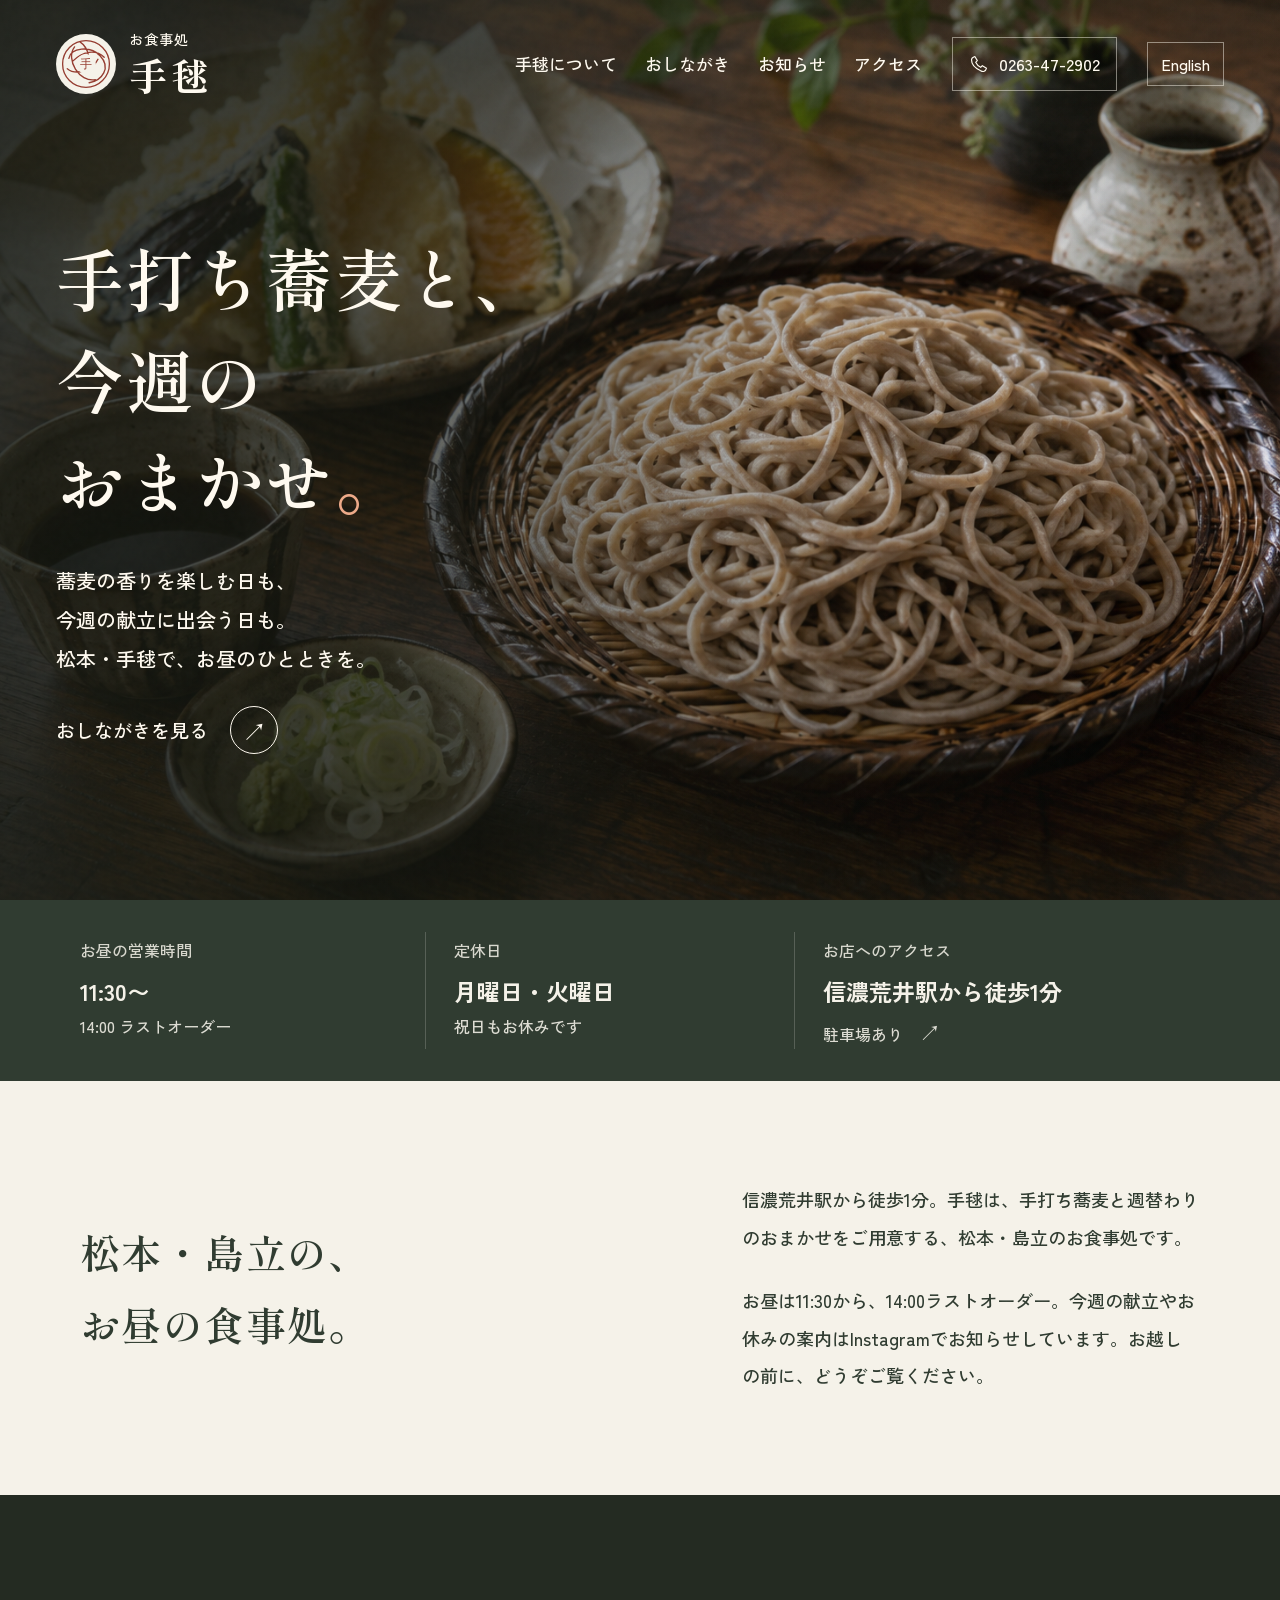
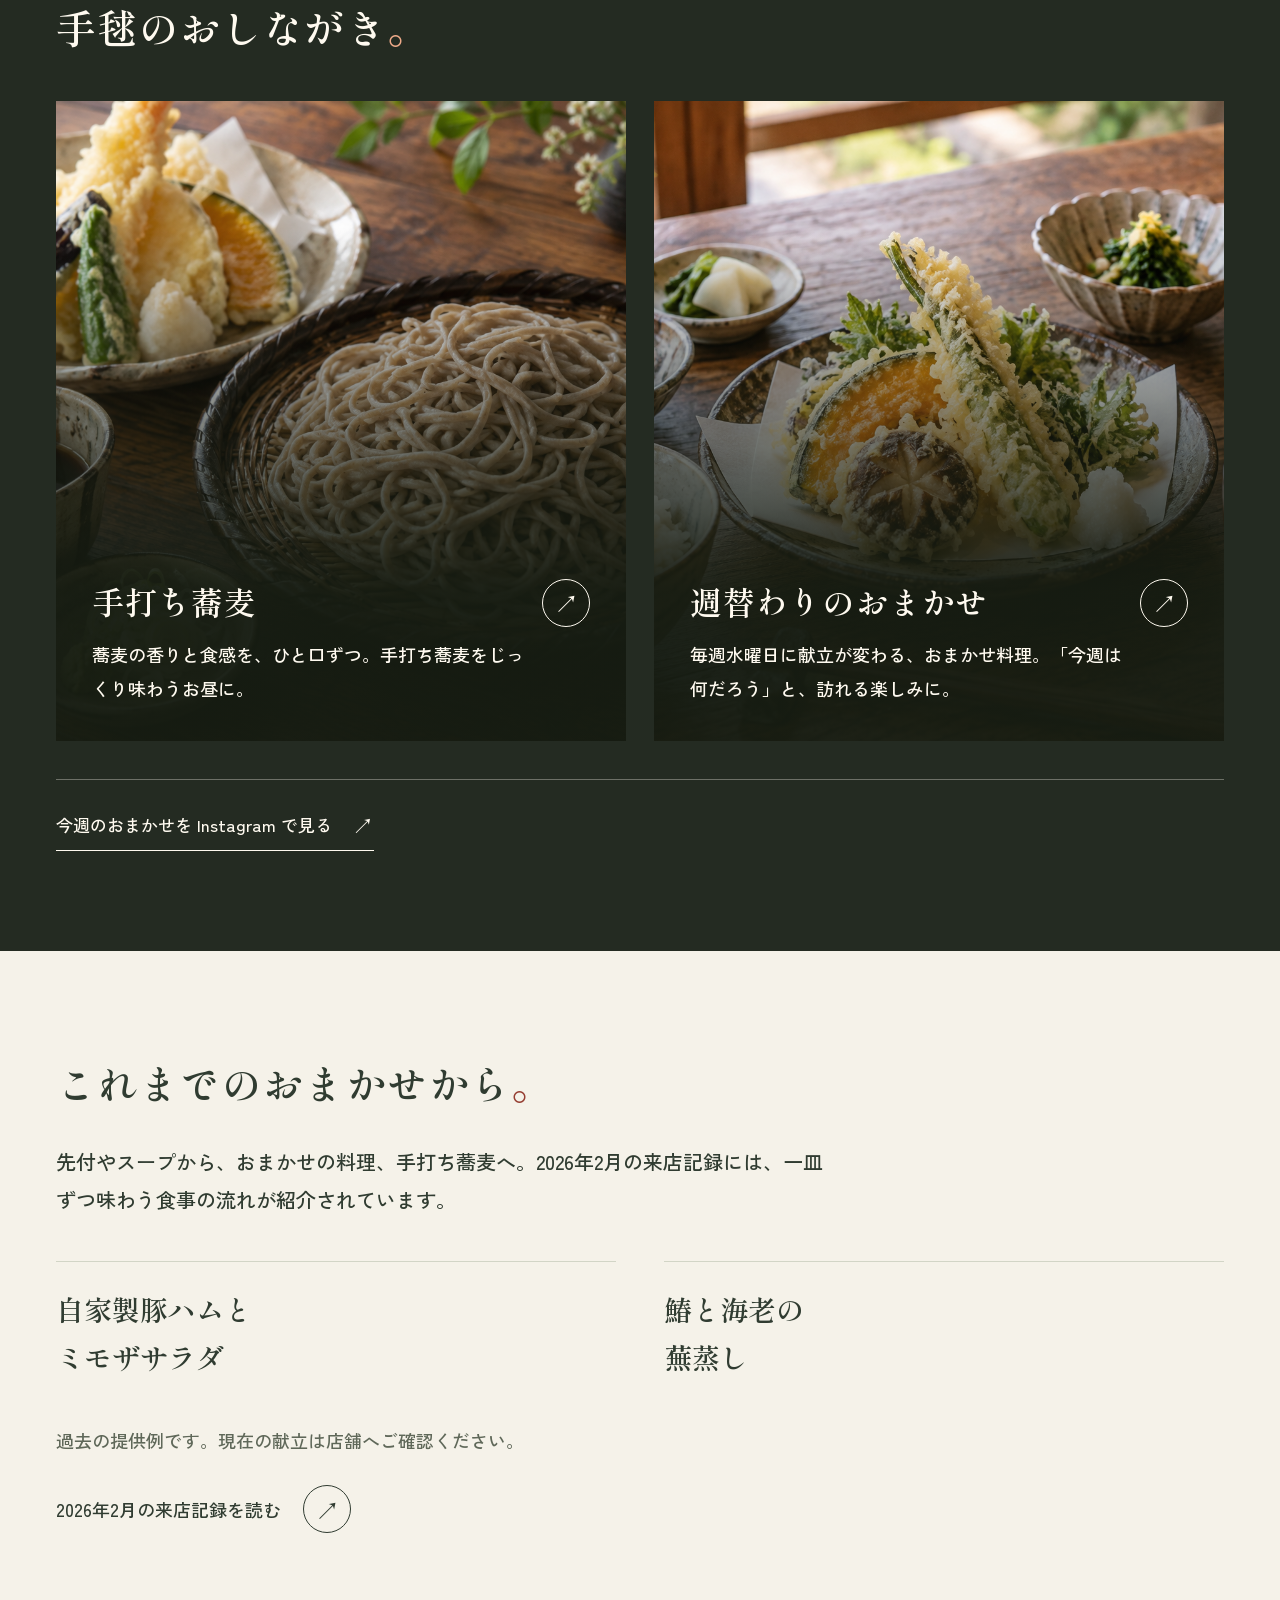
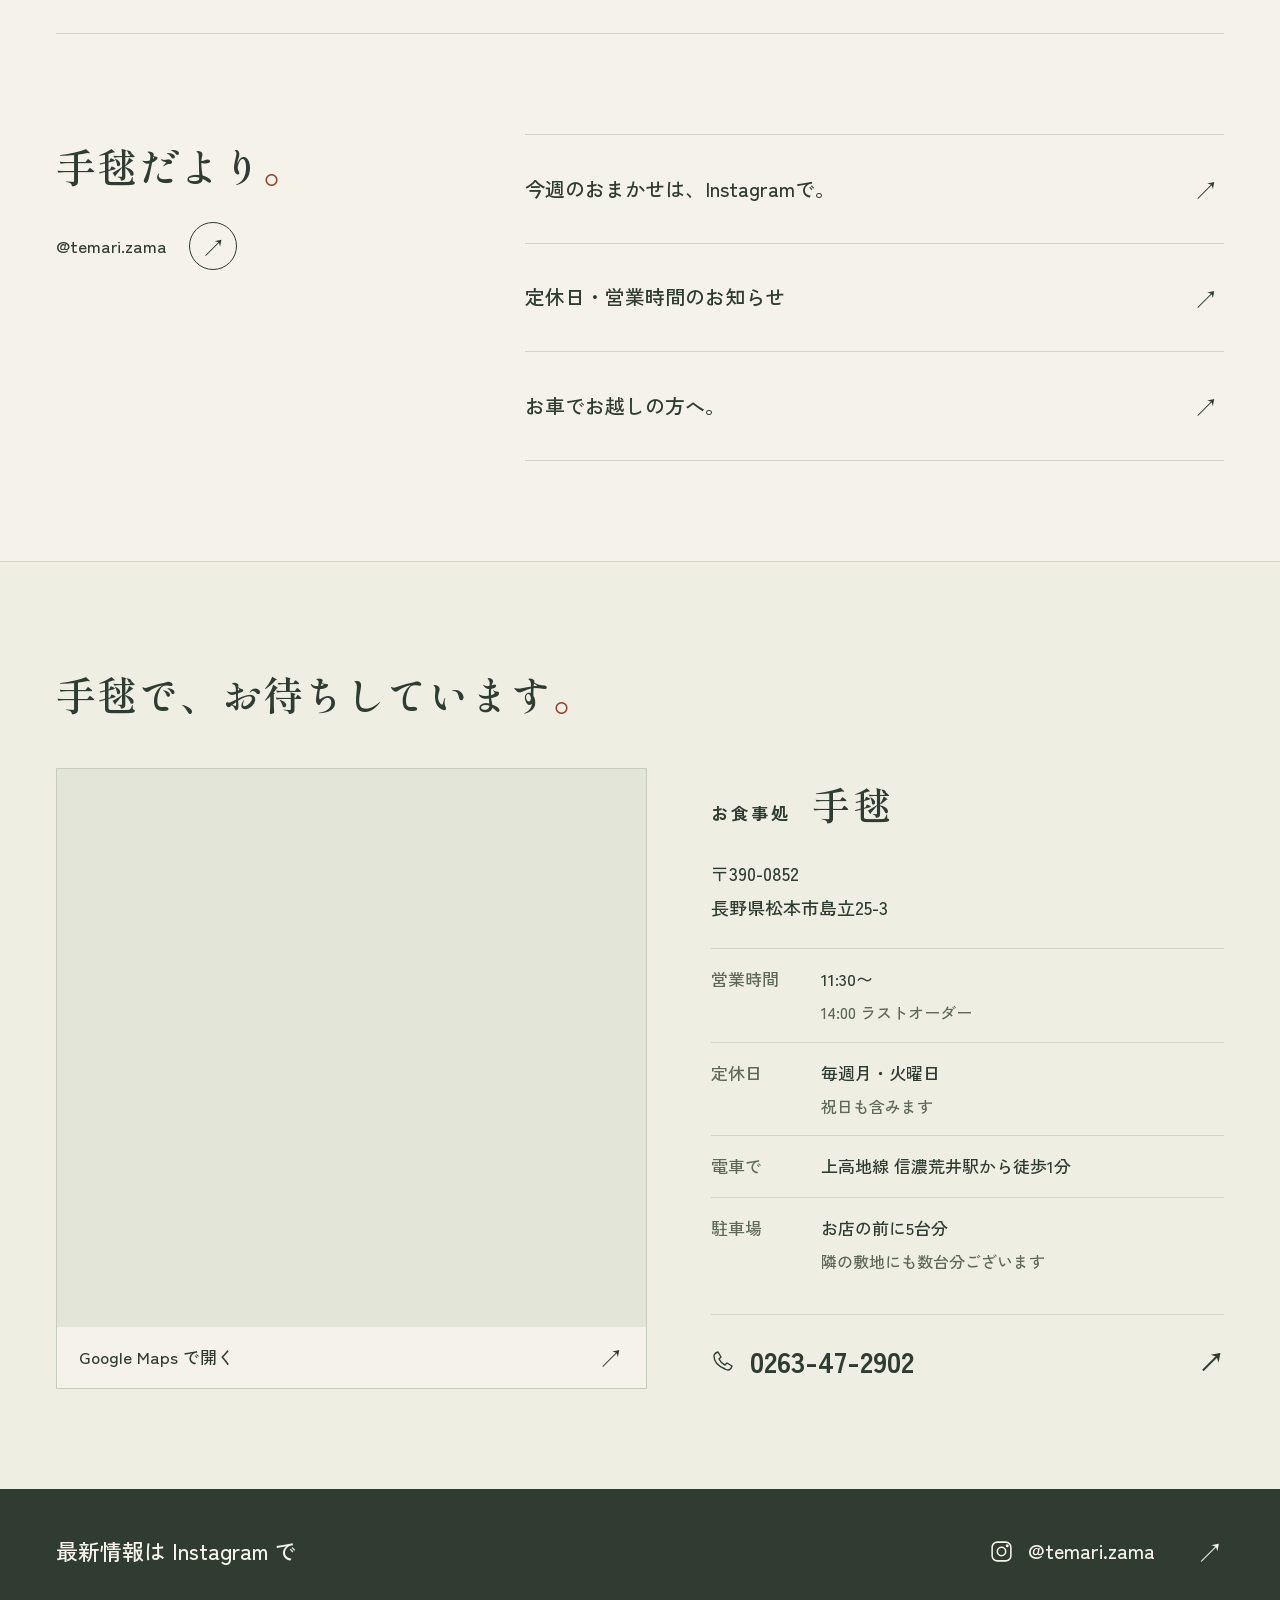
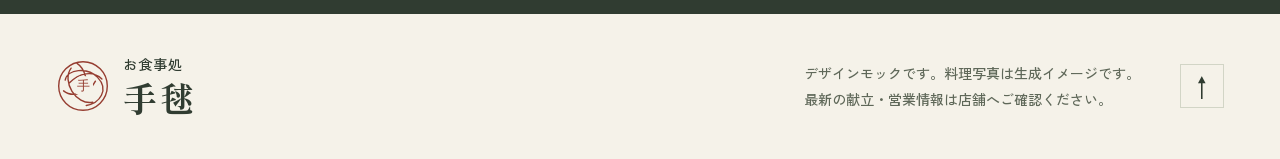
==== photo-background.html @ 9d7859aa "Add food photo background alternative with researched menu examples" ====
<!doctype html>
<html lang="ja">
<head>
  <meta charset="UTF-8">
  <meta name="viewport" content="width=device-width, initial-scale=1">
  <meta name="theme-color" content="#f5f2e9">
  <meta name="description" content="松本・島立、信濃荒井駅から徒歩1分のお食事処 手毬。手打ち蕎麦を味わい、毎週水曜日に変わるおまかせを楽しむお昼に。11:30開店、14:00ラストオーダー。ウェブサイトデザインモック。">
  <title>お食事処 手毬｜手打ち蕎麦と、今週のおまかせ。［写真背景の別案］</title>
  <link rel="icon" type="image/svg+xml" href="assets/temari-mark.svg">
  <link rel="preconnect" href="https://fonts.googleapis.com">
  <link rel="preconnect" href="https://fonts.gstatic.com" crossorigin>
  <link href="https://fonts.googleapis.com/css2?family=Shippori+Mincho:wght@500;600;700&family=Zen+Kaku+Gothic+New:wght@400;500;700&display=swap" rel="stylesheet">
  <link rel="preload" as="image" href="assets/soba-hero.png">
  <link rel="stylesheet" href="styles.css">
  <link rel="stylesheet" href="photo-background.css">
  <script src="script.js" defer></script>
</head>
<body class="photo-variant">
  <a class="skip-link" href="#main" data-i18n="skip">本文へ移動</a>
  <header class="site-header">
    <a class="brand" href="#top" aria-label="お食事処 手毬 トップへ" data-i18n-aria="aria.home">
      <img src="assets/temari-mark.svg" width="60" height="60" alt="">
      <span class="brand-type"><span class="brand-small" data-i18n="brand.kicker">お食事処</span><span class="brand-name" data-i18n="brand.name">手毬</span></span>
    </a>
    <nav class="desktop-nav" aria-label="メインナビゲーション" data-i18n-aria="aria.mainNav">
      <a href="#about" data-i18n="nav.about">手毬について</a><a href="#menu" data-i18n="nav.menu">おしながき</a><a href="#news" data-i18n="nav.news">お知らせ</a><a href="#access" data-i18n="nav.access">アクセス</a>
    </nav>
    <a class="header-phone" href="tel:0263472902" aria-label="お食事処 手毬へ電話（0263-47-2902）" data-i18n-aria="aria.phone"><svg viewBox="0 0 24 24" aria-hidden="true"><path d="m7 3 3 5-2 2c1.3 2.8 3.2 4.7 6 6l2-2 5 3c-1 4-4 5-7 3C7 17 3 13 3 7c0-2 1-3 4-4Z"/></svg><span>0263-47-2902</span></a>
    <button class="language-toggle" type="button" lang="en" aria-label="Switch to English">English</button>
    <button class="nav-toggle" type="button" aria-label="メニューを開く" aria-expanded="false" aria-controls="mobile-nav"><span></span><span></span></button>
    <nav class="mobile-nav" id="mobile-nav" aria-label="モバイルナビゲーション" data-i18n-aria="aria.mobileNav" hidden>
      <a href="#about" data-i18n="nav.about">手毬について</a><a href="#menu" data-i18n="nav.menu">おしながき</a><a href="#news" data-i18n="nav.news">お知らせ</a><a href="#access" data-i18n="nav.access">アクセス</a>
      <a class="mobile-nav-phone" href="tel:0263472902" data-i18n="contact.phone">お電話でのお問い合わせ <span>↗</span></a>
    </nav>
  </header>

  <main id="main">
    <section class="hero page-width" id="top" aria-labelledby="hero-title">
      <div class="hero-copy">
        <h1 id="hero-title" data-i18n="hero.title">手打ち蕎麦と、<br>今週の<br>おまかせ<span class="red-stop">。</span></h1>
        <p class="hero-subtitle" data-i18n="hero.subtitle">蕎麦の香りを楽しむ日も、<br>今週の献立に出会う日も。<br>松本・手毬で、お昼のひとときを。</p>
        <a class="text-button" href="#menu" data-i18n="hero.menu">おしながきを見る <span class="round-arrow" aria-hidden="true">↗</span></a>
      </div>
      <div class="hero-visual">
        <img class="hero-image" src="assets/soba-hero.png" alt="木の食卓に並ぶざる蕎麦と天ぷらのイメージ" data-i18n-alt="image.hero" width="1536" height="1024" fetchpriority="high">
      </div>
    </section>

    <section class="quick-info" aria-label="営業・アクセスのご案内" data-i18n-aria="aria.quickInfo">
      <div class="page-width quick-info-inner">
        <div><span class="info-label" data-i18n="hours.label">お昼の営業時間</span><p data-i18n="hours.quick">11:30〜<small>14:00 ラストオーダー</small></p></div>
        <div><span class="info-label" data-i18n="closed.label">定休日</span><p data-i18n="closed.quick">月曜日・火曜日<small>祝日もお休みです</small></p></div>
        <a href="#access"><span class="info-label" data-i18n="access.label">お店へのアクセス</span><p data-i18n="access.quick">信濃荒井駅から徒歩1分<small>駐車場あり <span aria-hidden="true">↗</span></small></p></a>
      </div>
    </section>

    <section class="about section-space page-width reveal" id="about" aria-labelledby="about-title">
      <div class="about-heading"><h2 id="about-title" data-i18n="about.title">松本・島立の、<br>お昼の食事処。</h2></div>
      <div class="about-body"><p data-i18n="about.body">信濃荒井駅から徒歩1分。手毬は、手打ち蕎麦と週替わりのおまかせをご用意する、松本・島立のお食事処です。</p><p data-i18n="about.welcome">お昼は11:30から、14:00ラストオーダー。今週の献立やお休みの案内はInstagramでお知らせしています。お越しの前に、どうぞご覧ください。</p></div>
    </section>

    <section class="menu-section section-space" id="menu" aria-labelledby="menu-title">
      <div class="page-width">
        <div class="section-top reveal"><div><h2 id="menu-title" data-i18n="menu.title">手毬のおしながき<span class="red-stop">。</span></h2></div></div>
        <div class="menu-grid">
          <article class="menu-card reveal"><button class="menu-image-button" type="button" data-detail="soba" aria-label="手打ち蕎麦について見る" data-i18n-aria="aria.sobaImage"><img src="assets/soba-hero.png" alt="ざる蕎麦と天ぷらの盛り付けイメージ" data-i18n-alt="image.soba" width="1536" height="1024" loading="lazy"></button><div class="menu-card-body"><div><h3 data-i18n="menu.soba">手打ち蕎麦</h3><p data-i18n="menu.sobaDescription">蕎麦の香りと食感を、ひと口ずつ。手打ち蕎麦をじっくり味わうお昼に。</p></div><button class="round-arrow" type="button" data-detail="soba" aria-label="手打ち蕎麦の詳細を開く" data-i18n-aria="aria.sobaDetail">↗</button></div></article>
          <article class="menu-card reveal"><button class="menu-image-button" type="button" data-detail="seasonal" aria-label="週替わりのおまかせについて見る" data-i18n-aria="aria.seasonalImage"><img src="assets/seasonal-lunch.png" alt="季節の野菜や小鉢を合わせた昼ごはんのイメージ" data-i18n-alt="image.seasonal" width="1536" height="1024" loading="lazy"></button><div class="menu-card-body"><div><h3 data-i18n="menu.seasonal">週替わりのおまかせ</h3><p data-i18n="menu.changes">毎週水曜日に献立が変わる、おまかせ料理。「今週は何だろう」と、訪れる楽しみに。</p></div><button class="round-arrow" type="button" data-detail="seasonal" aria-label="週替わりのおまかせの詳細を開く" data-i18n-aria="aria.seasonalDetail">↗</button></div></article>
        </div>
        <div class="menu-footnote"><a href="https://www.instagram.com/temari.zama/" target="_blank" rel="noopener noreferrer" data-i18n="menu.instagram">今週のおまかせを Instagram で見る <span aria-hidden="true">↗</span></a></div>
      </div>
    </section>

    <section class="menu-history section-space page-width reveal" aria-labelledby="history-title">
      <h2 id="history-title" data-i18n="history.title">これまでのおまかせから<span class="red-stop">。</span></h2>
      <p class="menu-history-intro" data-i18n="history.intro">先付やスープから、おまかせの料理、手打ち蕎麦へ。2026年2月の来店記録には、一皿ずつ味わう食事の流れが紹介されています。</p>
      <div class="past-dishes">
        <h3 data-i18n="history.pork">自家製豚ハムと<br>ミモザサラダ</h3>
        <h3 data-i18n="history.fish">鰆と海老の<br>蕪蒸し</h3>
      </div>
      <p class="menu-history-note" data-i18n="history.note">過去の提供例です。現在の献立は店舗へご確認ください。</p>
      <a class="text-button" data-i18n="history.source" href="https://tabelog.com/nagano/A2002/A200201/20025271/dtlrvwlst/B523069333/" target="_blank" rel="noopener noreferrer">2026年2月の来店記録を読む <span class="round-arrow" aria-hidden="true">↗</span></a>
    </section>

    <section class="news-section section-space page-width reveal" id="news" aria-labelledby="news-title">
      <div class="news-title"><h2 id="news-title" data-i18n="news.title">手毬だより<span class="red-stop">。</span></h2><a class="text-button small-button" href="https://www.instagram.com/temari.zama/" target="_blank" rel="noopener noreferrer">@temari.zama <span class="round-arrow" aria-hidden="true">↗</span></a></div>
      <div class="news-list">
        <a href="https://www.instagram.com/temari.zama/" target="_blank" rel="noopener noreferrer"><div><h3 data-i18n="news.seasonal">今週のおまかせは、Instagramで。</h3></div><span class="news-arrow" aria-hidden="true">↗</span></a>
        <button type="button" data-detail="hours"><div><h3 data-i18n="news.hours">定休日・営業時間のお知らせ</h3></div><span class="news-arrow" aria-hidden="true">↗</span></button>
        <a href="#access"><div><h3 data-i18n="news.parking">お車でお越しの方へ。</h3></div><span class="news-arrow" aria-hidden="true">↗</span></a>
      </div>
    </section>

    <section class="access-section section-space" id="access" aria-labelledby="access-title">
      <div class="page-width">
        <div class="section-top reveal"><div><h2 id="access-title" data-i18n="access.title">手毬で、お待ちしています<span class="red-stop">。</span></h2></div></div>
        <div class="access-grid reveal">
          <div class="map-frame"><iframe title="お食事処 手毬の所在地：長野県松本市島立25-3" data-i18n-title="map.title" src="https://maps.google.com/maps?q=%E6%89%8B%E6%AF%AC%20%E9%95%B7%E9%87%8E%E7%9C%8C%E6%9D%BE%E6%9C%AC%E5%B8%82%E5%B3%B6%E7%AB%8B25-3&amp;z=16&amp;output=embed" loading="lazy" referrerpolicy="no-referrer-when-downgrade" allowfullscreen></iframe><a class="map-link" data-i18n="map.open" href="https://maps.app.goo.gl/zdjdHgAQyX1SE58v7?g_st=ic" target="_blank" rel="noopener noreferrer">Google Maps で開く <span aria-hidden="true">↗</span></a></div>
          <div class="store-details"><h3 data-i18n="store.name"><span>お食事処</span> 手毬</h3><p class="store-address" data-i18n="store.address">〒390-0852<br>長野県松本市島立25-3</p><dl><div><dt data-i18n="hours.label">営業時間</dt><dd data-i18n="hours.detail">11:30〜<span>14:00 ラストオーダー</span></dd></div><div><dt data-i18n="closed.label">定休日</dt><dd data-i18n="closed.detail">毎週月・火曜日<span>祝日も含みます</span></dd></div><div><dt data-i18n="access.trainLabel">電車で</dt><dd data-i18n="access.train">上高地線 信濃荒井駅から徒歩1分</dd></div><div><dt data-i18n="access.parkingLabel">駐車場</dt><dd data-i18n="access.parking">お店の前に5台分<span>隣の敷地にも数台分ございます</span></dd></div></dl><a class="store-phone" href="tel:0263472902"><svg viewBox="0 0 24 24" aria-hidden="true"><path d="m7 3 3 5-2 2c1.3 2.8 3.2 4.7 6 6l2-2 5 3c-1 4-4 5-7 3C7 17 3 13 3 7c0-2 1-3 4-4Z"/></svg>0263-47-2902<span aria-hidden="true">↗</span></a></div>
        </div>
      </div>
    </section>

    <section class="instagram-strip" aria-label="Instagramで最新情報を見る" data-i18n-aria="aria.instagram"><div class="page-width"><span class="instagram-heading" data-i18n="instagram.title">最新情報は Instagram で</span><a href="https://www.instagram.com/temari.zama/" target="_blank" rel="noopener noreferrer"><svg viewBox="0 0 24 24" aria-hidden="true"><rect x="3" y="3" width="18" height="18" rx="5"/><circle cx="12" cy="12" r="4"/><circle cx="17.5" cy="6.5" r=".7"/></svg><span>@temari.zama</span><span aria-hidden="true">↗</span></a></div></section>
  </main>

  <footer class="site-footer page-width"><a class="brand footer-brand" href="#top" aria-label="ページの先頭へ" data-i18n-aria="aria.top"><img src="assets/temari-mark.svg" width="50" height="50" alt=""><span class="brand-type"><span class="brand-small" data-i18n="brand.kicker">お食事処</span><span class="brand-name" data-i18n="brand.name">手毬</span></span></a><div class="footer-note"><p data-i18n="footer.note">デザインモックです。料理写真は生成イメージです。<br>最新の献立・営業情報は店舗へご確認ください。</p></div><a class="back-top" href="#top" aria-label="ページの先頭へ" data-i18n-aria="aria.top">↑</a></footer>

  <div class="mobile-contact"><a href="#access" data-i18n="contact.map">地図・アクセス <span aria-hidden="true">↗</span></a><a href="tel:0263472902" data-i18n="contact.call">電話で問い合わせ <span aria-hidden="true">↗</span></a></div>

  <dialog class="detail-dialog" id="detail-dialog" aria-labelledby="dialog-title"><button class="dialog-close" type="button" aria-label="詳細を閉じる" data-i18n-aria="aria.close">×</button><h2 id="dialog-title"></h2><div id="dialog-body"></div><a class="dialog-instagram text-button" data-i18n="dialog.instagram" href="https://www.instagram.com/temari.zama/" target="_blank" rel="noopener noreferrer">Instagram で最新情報を見る <span class="round-arrow" aria-hidden="true">↗</span></a></dialog>
</body>
</html>
---- styles.css ----
:root {
  --paper: #f5f2e9;
  --paper-deep: #eae7da;
  --ink: #303c31;
  --muted: #5f6859;
  --red: #963e32;
  --line: #d2d5c6;
  --serif: 'Shippori Mincho', 'Hiragino Mincho ProN', 'Yu Mincho', serif;
  --sans: 'Zen Kaku Gothic New', 'Hiragino Kaku Gothic ProN', 'Yu Gothic', sans-serif;
}
* { box-sizing: border-box; }
html { scroll-behavior: smooth; scroll-padding-top: 32px; }
body { margin: 0; background: var(--paper); color: var(--ink); font: 500 18px/1.9 var(--sans); -webkit-font-smoothing: antialiased; }
body::before { content: ''; position: fixed; inset: 0; z-index: 20; pointer-events: none; opacity: .023; background-image: url("data:image/svg+xml,%3Csvg viewBox='0 0 180 180' xmlns='http://www.w3.org/2000/svg'%3E%3Cfilter id='n'%3E%3CfeTurbulence type='fractalNoise' baseFrequency='.72' numOctaves='3' stitchTiles='stitch'/%3E%3C/filter%3E%3Crect width='100%25' height='100%25' opacity='.8' filter='url(%23n)'/%3E%3C/svg%3E"); }
a { color: inherit; text-decoration: none; }
button { color: inherit; font: inherit; cursor: pointer; border: 0; background: none; padding: 0; }
img { max-width: 100%; display: block; }
svg { display: block; }
h1, h2, h3, p { margin: 0; }
h1, h2, h3 { font-family: var(--serif); font-weight: 600; }
a, button { -webkit-tap-highlight-color: transparent; }
button:focus-visible, a:focus-visible { outline: 2px solid var(--red); outline-offset: 6px; }
::selection { background: #d9dfca; }
.page-width { max-width: 1280px; width: calc(100% - 112px); margin-inline: auto; }
.section-space { padding-block: 100px; }
.red-stop { color: var(--red); }
.skip-link { position: fixed; top: -100px; left: 20px; background: var(--ink); color: white; padding: 10px 24px; z-index: 100; }
.skip-link:focus { top: 10px; }
.site-header { height: 128px; display: flex; align-items: center; gap: 30px; max-width: 1392px; margin: auto; padding-inline: 56px; position: relative; z-index: 30; }
.brand { display: flex; align-items: center; gap: 13px; flex-shrink: 0; }
.brand-type { display: flex; flex-direction: column; line-height: 1.15; gap: 6px; }
.brand-small { font-family: var(--sans); font-size: 14px; letter-spacing: .06em; }
.brand-name { font-family: var(--serif); font-weight: 700; font-size: 38px; letter-spacing: .1em; }
.desktop-nav { display: flex; gap: 28px; margin-left: auto; align-items: center; }
.desktop-nav a { font-size: 17px; white-space: nowrap; position: relative; }
.desktop-nav a::after { content: ''; height: 1px; position: absolute; bottom: -6px; left: 0; right: 0; background: var(--red); transform: scaleX(0); transform-origin: left; transition: transform .3s; }
.desktop-nav a:hover::after { transform: scaleX(1); }
.header-phone { border: 1px solid var(--line); display: flex; gap: 10px; padding: 10px 16px; font-size: 17px; white-space: nowrap; align-items: center; transition: background .2s; }
.header-phone:hover { background: var(--paper-deep); }
.header-phone svg, .store-phone svg { width: 20px; fill: none; stroke: currentColor; stroke-width: 1.4; stroke-linejoin: round; flex-shrink: 0; }
.language-toggle { display: inline-flex; align-items: center; justify-content: center; min-height: 44px; padding: 7px 13px; border: 1px solid var(--line); font-size: 16px; line-height: 1.4; white-space: nowrap; flex-shrink: 0; transition: background .2s; }
.language-toggle:hover { background: var(--paper-deep); }
.nav-toggle, .mobile-nav { display: none; }
.hero { display: grid; grid-template-columns: .85fr 1.05fr; gap: 32px; align-items: center; padding-bottom: 46px; }
.hero-copy { padding: 18px 0 32px 24px; animation: enter-up .9s both; }
h1 { font-size: clamp(44px, 4.6vw, 66px); line-height: 1.53; letter-spacing: .025em; }
.hero-subtitle { font-size: 18px; line-height: 2; margin-top: 30px; }
.text-button { display: inline-flex; gap: 22px; align-items: center; font-size: 17px; font-weight: 500; margin-top: 28px; }
.round-arrow { width: 48px; height: 48px; border-radius: 50%; border: 1px solid var(--ink); display: inline-flex; align-items: center; justify-content: center; font-family: var(--sans); font-size: 25px; line-height: 1; flex-shrink: 0; transition: background .25s, color .25s, transform .25s; }
.text-button:hover .round-arrow, .round-arrow:hover { background: var(--ink); color: var(--paper); transform: rotate(12deg); }
.hero-visual { overflow: hidden; height: 620px; border-radius: 2px 2px 64px 2px; animation: fade-in 1.1s both; background: #85705b; }
.hero-image { width: 100%; height: 100%; object-fit: cover; object-position: 55% center; transition: transform 1s; }
.hero-visual:hover .hero-image { transform: scale(1.025); }
.quick-info { margin-top: 18px; background: var(--ink); color: var(--paper); }
.quick-info-inner { display: grid; grid-template-columns: 1fr 1fr 1.16fr; padding-block: 32px; }
.quick-info-inner > div, .quick-info-inner > a { padding-inline: 28px; border-right: 1px solid #f5f2e933; }
.quick-info-inner > :first-child { padding-left: 24px; }
.quick-info-inner > :last-child { border: 0; }
.info-label { font-size: 16px; color: #f5f2e9d9; }
.quick-info p { font-size: 23px; font-weight: 700; margin-top: 7px; line-height: 1.6; }
.quick-info small { font-size: 16px; font-weight: 500; display: block; color: #f5f2e9e0; margin-top: 4px; }
.quick-info small span { font-size: 22px; margin-left: 12px; }
.about { display: grid; grid-template-columns: 1.25fr 1fr; gap: 90px; align-items: center; padding-inline: 24px; }
.about h2 { font-size: 40px; line-height: 1.8; letter-spacing: .035em; }
.about-body { font-size: 18px; line-height: 2.1; }
.about-body p + p { margin-top: 25px; }
.menu-section { background: var(--paper-deep); }
.section-top { margin-bottom: 42px; }
.section-top h2, .news-title h2 { font-size: 40px; line-height: 1.6; letter-spacing: .035em; }
.menu-grid { display: grid; grid-template-columns: 1fr 1fr; gap: 36px; }
.menu-image-button { display: block; width: 100%; overflow: hidden; background: #c4b49a; }
.menu-image-button img { width: 100%; height: auto; aspect-ratio: 1.48; object-fit: cover; transition: transform .6s; }
.menu-image-button:hover img { transform: scale(1.045); }
.menu-card-body { padding-top: 24px; display: flex; align-items: flex-start; justify-content: space-between; gap: 18px; }
.menu-card-body > div { min-width: 0; }
.menu-card-body > .round-arrow { margin-top: 2px; }
.menu-card h3 { font-size: 30px; line-height: 1.5; letter-spacing: .035em; }
.menu-card p { font-size: 18px; line-height: 1.9; margin-top: 12px; }
.menu-footnote { margin-top: 38px; padding-top: 24px; border-top: 1px solid #c9cbbb; }
.menu-footnote a { font-size: 17px; display: inline-flex; align-items: center; gap: 20px; border-bottom: 1px solid var(--ink); padding-bottom: 4px; }
.menu-footnote a span { font-size: 22px; flex-shrink: 0; }
.news-section { display: grid; grid-template-columns: 1fr 1.8fr; gap: 80px; }
.news-title .text-button { margin-top: 24px; }
.news-list { border-top: 1px solid var(--line); }
.news-list > a, .news-list > button { display: flex; text-align: left; width: 100%; align-items: center; padding-block: 29px; border-bottom: 1px solid var(--line); gap: 20px; transition: background .2s; }
.news-list > a:hover, .news-list > button:hover { background: #ebe8db88; }
.news-list h3 { font-family: var(--sans); font-size: 20px; line-height: 1.8; font-weight: 500; }
.news-arrow { margin-left: auto; font-size: 26px; margin-right: 5px; flex-shrink: 0; }
.access-section { background: #eeeee3; border-top: 1px solid var(--line); }
.access-grid { display: grid; grid-template-columns: 1.15fr 1fr; gap: 64px; align-items: stretch; }
.map-frame { border: 1px solid #c7ccbc; position: relative; min-height: 530px; background: #e2e5d8; padding-bottom: 60px; }
.map-frame iframe { border: 0; width: 100%; height: 100%; display: block; min-height: 470px; }
.map-link { position: absolute; bottom: 0; height: 61px; left: 0; right: 0; display: flex; align-items: center; justify-content: space-between; padding-inline: 22px; font-size: 17px; background: var(--paper); }
.map-link span { font-size: 26px; }
.map-link:hover { background: #e9ebdd; }
.store-details h3 { font-size: 38px; letter-spacing: .08em; }
.store-details h3 > span { font-family: var(--sans); font-size: 17px; display: inline-block; margin-right: 8px; }
.store-address { font-size: 18px; line-height: 1.9; margin-top: 16px; }
.store-details dl { margin: 24px 0; }
.store-details dl > div { display: grid; grid-template-columns: 96px 1fr; border-top: 1px solid #d1d5c7; padding-block: 14px; font-size: 17px; gap: 14px; }
.store-details dt { color: var(--muted); }
.store-details dd { margin: 0; }
.store-details dd > span { display: block; font-size: 16px; color: var(--muted); margin-top: 2px; }
.store-phone { display: flex; align-items: center; gap: 15px; font-size: 29px; font-weight: 700; border-top: 1px solid #d1d5c7; padding-top: 18px; }
.store-phone svg { width: 24px; }
.store-phone > span { font-size: 26px; margin-left: auto; }
.instagram-strip { background: var(--ink); color: var(--paper); }
.instagram-strip > .page-width { display: flex; align-items: center; justify-content: space-between; gap: 24px; padding-block: 36px; }
.instagram-heading { font-size: 22px; }
.instagram-strip a { display: flex; align-items: center; gap: 14px; font-size: 20px; }
.instagram-strip a svg { fill: none; stroke: currentColor; stroke-width: 1.5; width: 25px; height: 25px; }
.instagram-strip a > span:last-child { font-size: 28px; margin-left: 27px; transition: transform .2s; }
.instagram-strip a:hover > span:last-child { transform: translate(3px, -3px); }
.site-footer { padding-block: 42px; display: flex; align-items: center; gap: 40px; position: relative; }
.footer-brand img { width: 54px; height: 54px; }
.footer-brand .brand-name { font-size: 34px; }
.footer-note { margin-left: auto; }
.footer-note p { font-size: 14px; line-height: 1.9; color: var(--muted); }
.back-top { display: flex; align-items: center; justify-content: center; border: 1px solid var(--line); width: 44px; height: 44px; font-size: 26px; flex-shrink: 0; }
.back-top:hover { background: var(--paper-deep); }
.mobile-contact { display: none; }
.detail-dialog { border: 1px solid var(--line); background: var(--paper); color: var(--ink); width: min(620px, calc(100% - 32px)); max-height: calc(100dvh - 48px); padding: 50px 40px 40px; overflow-y: auto; }
.detail-dialog::backdrop { background: #19251c99; backdrop-filter: blur(4px); }
.dialog-close { position: absolute; right: 16px; top: 12px; display: flex; justify-content: center; align-items: center; font-size: 32px; line-height: 1; width: 40px; height: 40px; color: var(--muted); }
.detail-dialog h2 { font-size: 32px; margin-bottom: 24px; }
.detail-dialog p { font-size: 18px; line-height: 2; }
.detail-dialog .dialog-note { margin-top: 22px; font-size: 16px; }
.detail-dialog dl { font-size: 18px; margin: 0; }
.detail-dialog dl > div { display: grid; grid-template-columns: 96px 1fr; gap: 14px; padding-block: 14px; border-bottom: 1px solid var(--line); }
.detail-dialog dt { color: var(--muted); }
.detail-dialog dd { margin: 0; }
.detail-dialog .text-button { font-size: 16px; gap: 16px; margin-top: 28px; }
.detail-dialog .round-arrow { width: 42px; height: 42px; font-size: 22px; }
.reveal { opacity: 1; transform: none; }
.js-ready .reveal:not(.is-visible) { opacity: 0; transform: translateY(20px); }
.js-ready .reveal { transition: opacity .7s, transform .7s; }
.menu-card:nth-child(2) { transition-delay: .12s; }
@keyframes enter-up { from { opacity: 0; transform: translateY(17px); } to { opacity: 1; transform: none; } }
@keyframes fade-in { from { opacity: 0; } to { opacity: 1; } }
@media (max-width: 1150px) {
  .page-width { width: calc(100% - 72px); }
  .site-header { padding-inline: 36px; gap: 22px; height: 116px; }
  .desktop-nav { gap: 20px; }
  .desktop-nav a { font-size: 16px; }
  .header-phone { padding-inline: 12px; font-size: 16px; }
  .brand img { width: 52px; height: 52px; }
  .brand-name { font-size: 34px; }
  .hero { gap: 24px; }
  .hero-copy { padding-left: 4px; }
  .hero-visual { height: 560px; }
  h1 { font-size: clamp(42px, 4.5vw, 54px); }
  .hero-subtitle { font-size: 17px; }
  .quick-info-inner > div, .quick-info-inner > a { padding-inline: 22px; }
  .quick-info-inner > :first-child { padding-left: 4px; }
  .quick-info p { font-size: 21px; }
  .section-space { padding-block: 80px; }
  .about { gap: 50px; padding-inline: 4px; }
  .about h2 { font-size: 34px; }
  .section-top h2, .news-title h2 { font-size: 36px; }
  .news-section { gap: 40px; grid-template-columns: 1fr 1.7fr; }
  .news-list h3 { font-size: 18px; }
  .access-grid { gap: 36px; }
  .store-details dl > div { grid-template-columns: 80px 1fr; font-size: 16px; gap: 10px; }
  .store-details dd > span { font-size: 15px; }
  .store-phone { font-size: 27px; }
}
@media (max-width: 1100px) {
  .desktop-nav { display: none; }
  .header-phone { margin-left: auto; font-size: 17px; }
  .nav-toggle { display: flex; width: 44px; height: 44px; flex-direction: column; justify-content: center; align-items: center; gap: 8px; }
  .nav-toggle span { display: block; height: 1px; background: var(--ink); width: 28px; transition: transform .25s; }
  .nav-toggle[aria-expanded=true] span:first-child { transform: translateY(4.5px) rotate(45deg); }
  .nav-toggle[aria-expanded=true] span:last-child { transform: translateY(-4.5px) rotate(-45deg); }
  .mobile-nav:not([hidden]) { display: flex; position: absolute; top: 115px; left: 0; right: 0; padding: 16px 36px 28px; background: var(--paper); box-shadow: 0 14px 20px #20302515; flex-direction: column; border-bottom: 1px solid var(--line); }
  .mobile-nav a { font-size: 20px; padding-block: 17px; border-bottom: 1px solid var(--line); display: flex; align-items: center; justify-content: space-between; }
  .mobile-nav .mobile-nav-phone { font-size: 17px; margin-top: 8px; border: 0; }
}
@media (max-width: 900px) {
  .hero { grid-template-columns: 1fr; gap: 0; padding-bottom: 28px; }
  .hero-copy { padding: 20px 4px 34px; }
  h1 { font-size: clamp(42px, 6vw, 58px); }
  .hero-subtitle { font-size: 18px; margin-top: 22px; }
  .hero-copy .text-button { margin-top: 22px; }
  .hero-visual { height: 460px; }
  .about { grid-template-columns: 1fr; gap: 28px; }
  .about h2 { font-size: 30px; }
  .about-body { font-size: 17px; }
  .menu-grid { gap: 26px; }
  .menu-card h3 { font-size: 26px; }
  .news-section { grid-template-columns: 1fr; gap: 32px; }
  .access-grid { grid-template-columns: 1fr; gap: 36px; }
  .map-frame { min-height: 400px; }
  .map-frame iframe { min-height: 340px; height: 340px; }
  .store-details dl > div { grid-template-columns: 104px 1fr; font-size: 18px; }
  .store-details dd > span { font-size: 16px; }
  .store-phone { font-size: 30px; }
  .site-footer { flex-wrap: wrap; gap: 28px; }
  .footer-note { margin-left: 0; width: 100%; order: 3; }
  .back-top { margin-left: auto; }
}
@media (max-width: 600px) {
  body { font-size: 17px; }
  .page-width { width: calc(100% - 40px); }
  .site-header { height: 96px; padding-inline: 20px; gap: 12px; }
  .brand { gap: 10px; }
  .brand img { width: 48px; height: 48px; }
  .brand-name { font-size: 32px; }
  .header-phone { display: none; }
  .language-toggle { margin-left: auto; padding-inline: 10px; font-size: 15px; }
  .site-header { gap: 8px; }
  html[lang="en"] .brand-name { font-size: 30px; }
  .header-phone span { display: none; }
  .header-phone svg { width: 22px; }
  .mobile-nav:not([hidden]) { top: 95px; padding-inline: 24px; }
  .mobile-nav .mobile-nav-phone { font-size: 16px; }
  .hero-copy { padding: 17px 4px 32px; }
  h1 { font-size: clamp(36px, 10vw, 48px); line-height: 1.6; letter-spacing: .015em; }
  .hero-subtitle { font-size: 17px; line-height: 1.9; margin-top: 22px; }
  .text-button { font-size: 16px; gap: 18px; }
  .round-arrow { width: 44px; height: 44px; font-size: 23px; }
  .hero-visual { height: 350px; border-bottom-right-radius: 45px; }
  .hero-image { object-position: 50% center; }
  .quick-info { margin-top: 0; }
  .quick-info-inner { padding-block: 26px; grid-template-columns: 1fr; gap: 20px; }
  .quick-info-inner > div, .quick-info-inner > a { padding: 0 4px 20px; border-right: 0; border-bottom: 1px solid #f5f2e933; }
  .quick-info-inner > :last-child { padding-bottom: 0; }
  .info-label { font-size: 15px; }
  .quick-info p { font-size: 22px; margin-top: 5px; }
  .quick-info small { font-size: 16px; margin-top: 3px; }
  .section-space { padding-block: 62px; }
  .about { grid-template-columns: 1fr; gap: 28px; padding-inline: 4px; }
  .about h2 { font-size: 30px; line-height: 1.8; }
  .about-body { font-size: 17px; line-height: 2; }
  .about-body p + p { margin-top: 20px; }
  .section-top { margin-bottom: 28px; }
  .section-top h2, .news-title h2 { font-size: 30px; line-height: 1.65; }
  .menu-grid { grid-template-columns: 1fr; gap: 34px; }
  .menu-card-body { padding-top: 19px; gap: 12px; }
  .menu-card h3 { font-size: 26px; }
  .menu-card p { font-size: 17px; margin-top: 10px; }
  .menu-footnote { margin-top: 28px; padding-top: 22px; }
  .menu-footnote a { font-size: 16px; gap: 12px; }
  .news-title .text-button { margin-top: 17px; }
  .news-list > a, .news-list > button { padding-block: 23px; gap: 16px; }
  .news-list h3 { font-size: 17px; }
  .news-arrow { font-size: 24px; margin-right: 0; }
  .access-grid { gap: 30px; }
  .map-frame { min-height: 350px; }
  .map-frame iframe { min-height: 290px; height: 290px; }
  .map-link { font-size: 16px; padding-inline: 17px; }
  .store-details h3 { font-size: 34px; }
  .store-details h3 > span { font-size: 16px; }
  .store-address { font-size: 17px; }
  .store-details dl > div { font-size: 17px; grid-template-columns: 80px 1fr; gap: 12px; padding-block: 14px; }
  .store-details dd > span { font-size: 16px; }
  .store-phone { font-size: 28px; gap: 12px; }
  .instagram-strip > .page-width { flex-direction: column; align-items: flex-start; gap: 14px; padding-block: 30px; }
  .instagram-heading { font-size: 21px; }
  .instagram-strip a { width: 100%; font-size: 19px; }
  .instagram-strip a > span:last-child { margin-left: auto; }
  .site-footer { padding-top: 32px; padding-bottom: 108px; gap: 24px; }
  .footer-note { padding-top: 20px; border-top: 1px solid var(--line); }
  .footer-note p { font-size: 14px; line-height: 1.9; }
  .mobile-contact { display: grid; grid-template-columns: 1fr 1fr; position: fixed; bottom: 0; left: 0; right: 0; z-index: 40; padding-bottom: env(safe-area-inset-bottom); background: var(--ink); box-shadow: 0 -2px 15px #20302510; }
  .mobile-contact a { padding: 16px 14px; color: var(--paper); display: flex; align-items: center; justify-content: space-between; gap: 6px; font-size: 15px; }
  .mobile-contact a:first-child { background: var(--paper); color: var(--ink); border-top: 1px solid var(--line); }
  .mobile-contact a > span { font-size: 20px; }
  .detail-dialog { padding: 48px 25px 30px; }
  .detail-dialog h2 { font-size: 28px; margin-bottom: 20px; }
  .detail-dialog p { font-size: 17px; }
  .detail-dialog dl { font-size: 17px; }
  .detail-dialog dl > div { grid-template-columns: 80px 1fr; gap: 10px; }
  .detail-dialog .text-button { font-size: 15px; gap: 12px; }
}
@media (max-width: 380px) {
  .page-width { width: calc(100% - 32px); }
  .site-header { padding-inline: 16px; }
  .hero-subtitle { font-size: 16px; }
  .hero-visual { height: 310px; }
  .about h2 { font-size: 28px; }
  .menu-card h3 { font-size: 24px; }
  .store-details dl > div { grid-template-columns: 72px 1fr; gap: 9px; font-size: 16px; }
  .store-details dd > span { font-size: 15px; }
  .store-phone { font-size: 25px; gap: 10px; }
  .mobile-contact a { font-size: 14px; padding-inline: 10px; }
  .detail-dialog { padding-inline: 20px; }
  .detail-dialog .text-button { font-size: 14px; gap: 10px; }
}
@media (prefers-reduced-motion: reduce) {
  html { scroll-behavior: auto; }
  *, *::before, *::after { animation: none !important; transition: none !important; }
  .js-ready .reveal:not(.is-visible) { opacity: 1; transform: none; }
}

html[lang="en"] h1 { font-size: clamp(40px, 4.2vw, 60px); line-height: 1.3; letter-spacing: 0; }
html[lang="en"] .about h2 { line-height: 1.55; letter-spacing: 0; }
html[lang="en"] .store-details dl > div { grid-template-columns: 96px 1fr; }
html[lang="en"] .menu-card h3 { letter-spacing: 0; }
@media (max-width: 900px) { html[lang="en"] h1 { font-size: clamp(42px, 6vw, 58px); } }
@media (max-width: 600px) {
  html[lang="en"] h1 { font-size: clamp(36px, 10vw, 48px); }
  html[lang="en"] .store-details dl > div { grid-template-columns: 75px 1fr; }
  html[lang="en"] .detail-dialog dl > div { grid-template-columns: 68px 1fr; }
}
---- photo-background.css ----
.photo-variant .site-header {
  position: absolute;
  inset: 0 0 auto;
  color: #fffaf0;
}
.photo-variant .site-header .brand > img { background: var(--paper); border-radius: 50%; padding: 4px; }
.photo-variant .site-header .header-phone,
.photo-variant .site-header .language-toggle { border-color: #fffaf077; }
.photo-variant .site-header .header-phone:hover,
.photo-variant .site-header .language-toggle:hover { background: #fffaf01a; }
.photo-variant .desktop-nav a::after,
.photo-variant .nav-toggle span { background: #fffaf0; }
.photo-variant .mobile-nav { color: var(--ink); }
.photo-variant .site-header a:focus-visible,
.photo-variant .site-header button:focus-visible { outline-color: #fffaf0; }
.photo-variant .mobile-nav a:focus-visible { outline-color: var(--red); }
.photo-variant .hero {
  position: relative;
  isolation: isolate;
  display: flex;
  align-items: center;
  width: 100%;
  max-width: none;
  min-height: 100svh;
  padding: 180px 0 100px;
  color: #fffaf0;
  background: #27231c;
}
.photo-variant .hero-visual {
  position: absolute;
  inset: 0;
  z-index: -1;
  height: 100%;
  border-radius: 0;
  animation: none;
}
.photo-variant .hero-visual::after {
  content: '';
  position: absolute;
  inset: 0;
  background: linear-gradient(90deg, #151811dc 0%, #151811b5 31%, #15181133 66%, #15181108 100%), linear-gradient(180deg, #13150e85 0%, transparent 28%, transparent 73%, #13150e70 100%);
  pointer-events: none;
}
.photo-variant .hero-image { object-position: 62% center; }
.photo-variant .hero-visual:hover .hero-image { transform: none; }
.photo-variant .hero-copy {
  width: calc(100% - 112px);
  max-width: 1280px;
  margin-inline: auto;
  padding: 0;
}
.photo-variant h1 { max-width: 700px; font-size: clamp(48px, 5.3vw, 76px); line-height: 1.5; }
html[lang="en"] .photo-variant h1 { font-size: clamp(44px, 5vw, 72px); line-height: 1.35; }
.photo-variant .hero-subtitle { font-size: 20px; line-height: 1.95; }
.photo-variant .hero .red-stop { color: #eeaa89; }
.photo-variant .hero .text-button { font-size: 19px; }
.photo-variant .hero .round-arrow { border-color: #fffaf0; }
.photo-variant .hero .text-button:hover .round-arrow { background: #fffaf0; color: var(--ink); }
.photo-variant .hero a:focus-visible { outline-color: #fffaf0; }
.photo-variant .quick-info { margin-top: 0; }
.photo-variant .menu-section { background: #242b22; color: #fffaf0; }
.photo-variant .menu-section .red-stop { color: #eeaa89; }
.photo-variant .menu-grid { gap: 28px; }
.photo-variant .menu-card { position: relative; isolation: isolate; display: flex; align-items: flex-end; min-height: 640px; overflow: hidden; }
.photo-variant .menu-card:focus-within { outline: 2px solid #fffaf0; outline-offset: -6px; }
.photo-variant .menu-image-button { position: absolute; inset: 0; z-index: -1; height: 100%; }
.photo-variant .menu-image-button img { width: 100%; height: 100%; aspect-ratio: auto; object-position: center; }
.photo-variant .menu-image-button::after { content: ''; position: absolute; inset: 0; background: linear-gradient(180deg, transparent 20%, #161c1280 48%, #161c12f5 77%); pointer-events: none; }
.photo-variant .menu-card-body { width: 100%; padding: 36px; pointer-events: none; }
.photo-variant .menu-card-body > .round-arrow { pointer-events: auto; }
.photo-variant .menu-card h3 { font-size: 32px; }
.photo-variant .menu-card p { font-size: 18px; line-height: 1.9; }
.photo-variant .menu-section .round-arrow { border-color: #fffaf0; }
.photo-variant .menu-section .round-arrow:hover { background: #fffaf0; color: var(--ink); }
.photo-variant .menu-section button:focus-visible,
.photo-variant .menu-section a:focus-visible { outline-color: #fffaf0; outline-offset: -6px; }
.photo-variant .menu-footnote { border-color: #fffaf055; }
.photo-variant .menu-footnote a { border-color: #fffaf0; }
.menu-history { border-bottom: 1px solid var(--line); }
.menu-history h2 { font-size: 40px; line-height: 1.6; letter-spacing: .035em; }
.menu-history-intro { max-width: 780px; margin-top: 28px; font-size: 20px; }
.past-dishes { display: grid; grid-template-columns: 1fr 1fr; gap: 48px; margin-block: 42px; }
.past-dishes h3 { border-top: 1px solid var(--line); padding-top: 24px; font-size: 28px; line-height: 1.7; }
.menu-history-note { font-size: 18px; color: var(--muted); }
.menu-history .text-button { font-size: 18px; }
@media (max-width: 1150px) {
  .photo-variant .hero-copy { width: calc(100% - 72px); }
  .photo-variant .hero { padding-top: 160px; }
  .photo-variant .menu-card-body { padding: 28px; }
  .photo-variant .menu-card h3 { font-size: 28px; }
}
@media (max-width: 900px) {
  .photo-variant .hero { min-height: 880px; padding-block: 160px 80px; }
  .photo-variant .hero-image { object-position: 67% center; }
  .photo-variant .hero-visual::after { background: linear-gradient(90deg, #151811d6, #15181170 65%, #15181130), linear-gradient(180deg, #13150e66, transparent 40%, #13150e33); }
  .photo-variant .hero-subtitle { font-size: 19px; }
  .photo-variant .menu-card { min-height: 560px; }
  .photo-variant .menu-grid { grid-template-columns: 1fr; }
  .photo-variant .menu-card h3 { font-size: 30px; }
  .menu-history h2 { font-size: 34px; }
  .menu-history-intro { font-size: 18px; }
}
@media (max-width: 600px) {
  .photo-variant .hero { min-height: 820px; min-height: max(820px, 100svh); align-items: flex-end; padding-block: 140px 88px; }
  .photo-variant .hero-copy { width: calc(100% - 40px); }
  .photo-variant h1, html[lang="en"] .photo-variant h1 { font-size: clamp(36px, 10vw, 48px); }
  .photo-variant .hero-image { object-position: 72% center; }
  .photo-variant .hero-visual::after { background: linear-gradient(180deg, #10160a80, #10160a15 23%, #10160a9c 43%, #10160aed 100%); }
  .photo-variant .hero-subtitle { font-size: 18px; margin-top: 24px; }
  .photo-variant .hero .text-button { font-size: 17px; margin-top: 26px; }
  .photo-variant .menu-card { min-height: 580px; }
  .photo-variant .menu-card-body { padding: 26px 22px; gap: 12px; }
  .photo-variant .menu-card h3 { font-size: 26px; }
  .photo-variant .menu-card p { font-size: 17px; }
  .photo-variant .menu-image-button::after { background: linear-gradient(180deg, transparent 12%, #161c1240 30%, #161c12f5 70%); }
  .menu-history h2 { font-size: 30px; }
  .past-dishes { grid-template-columns: 1fr; gap: 24px; margin-block: 30px; }
  .past-dishes h3 { font-size: 26px; padding-top: 20px; }
  .menu-history-note, .menu-history .text-button { font-size: 17px; }
}
@media (max-width: 380px) {
  .photo-variant .hero-copy { width: calc(100% - 32px); }
  .photo-variant .hero-subtitle { font-size: 17px; }
  .photo-variant .menu-card h3 { font-size: 24px; }
  .photo-variant .menu-card-body { padding-inline: 18px; }
}
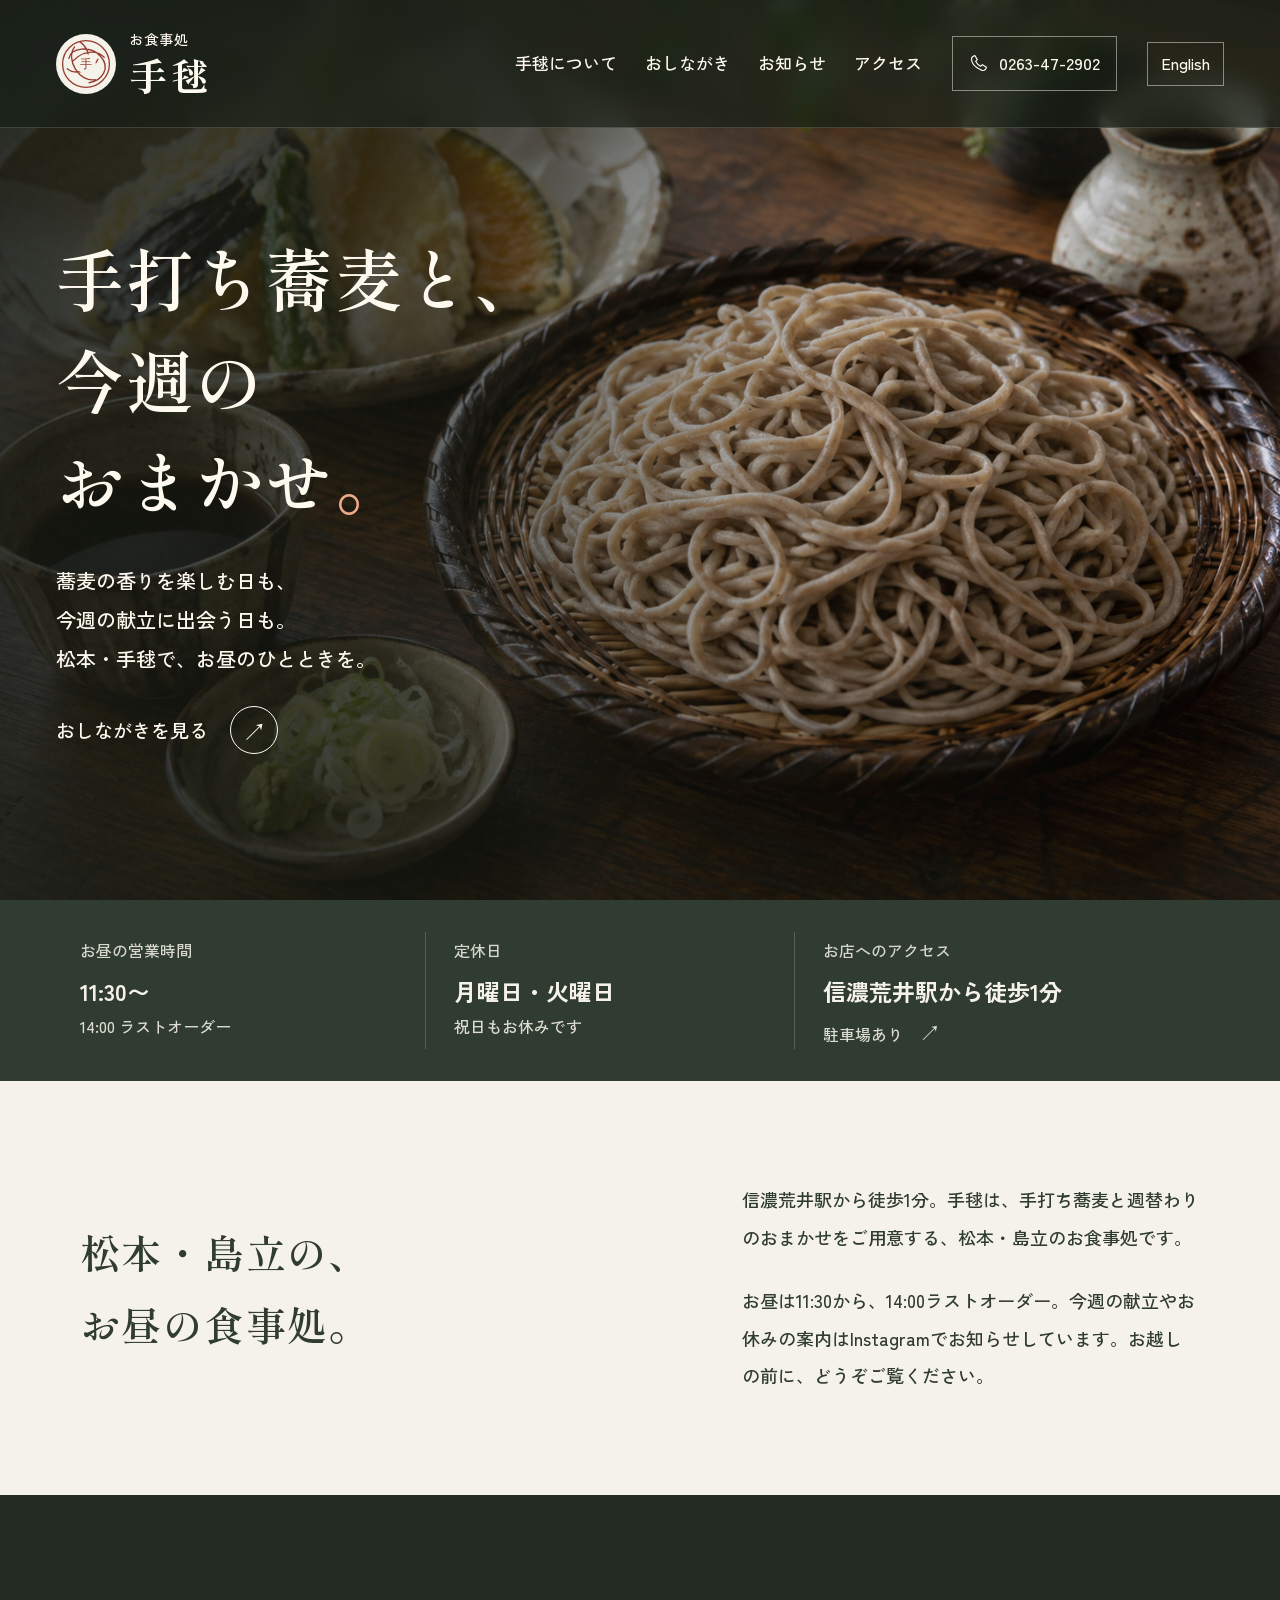
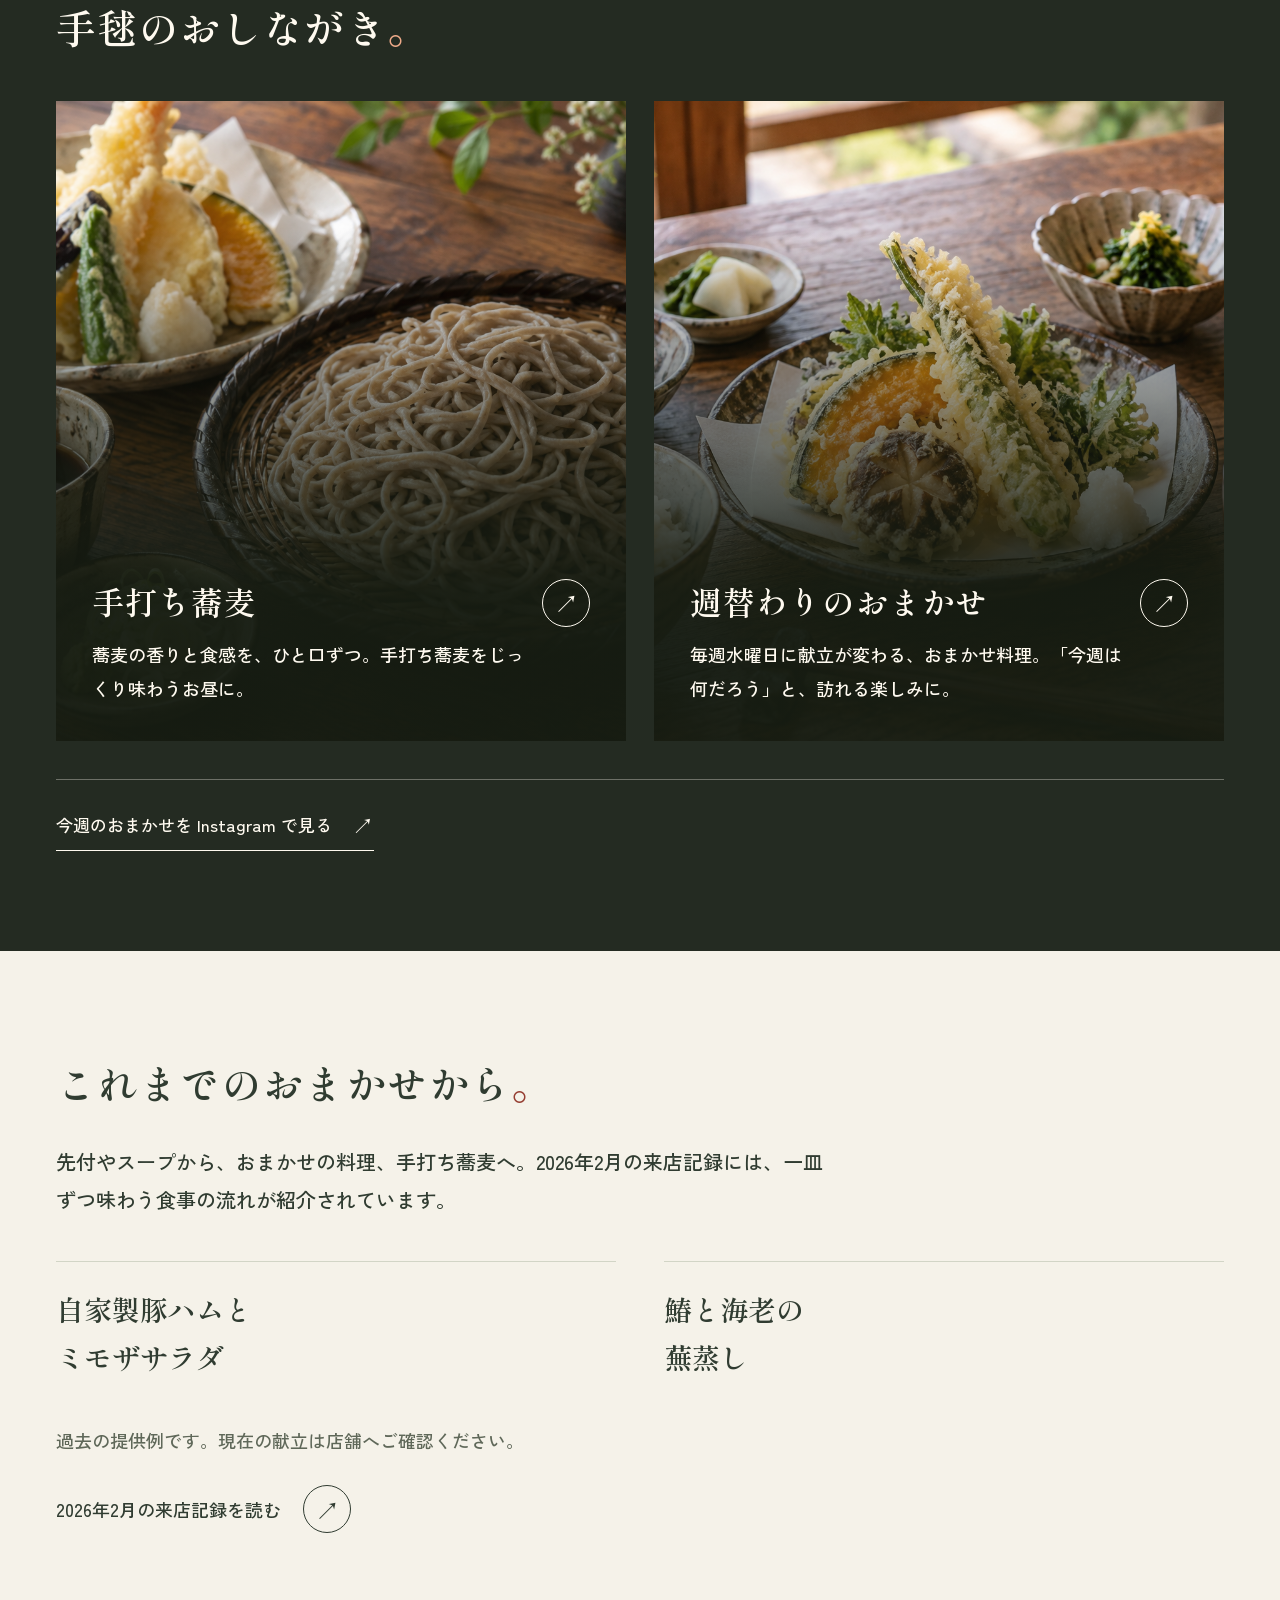
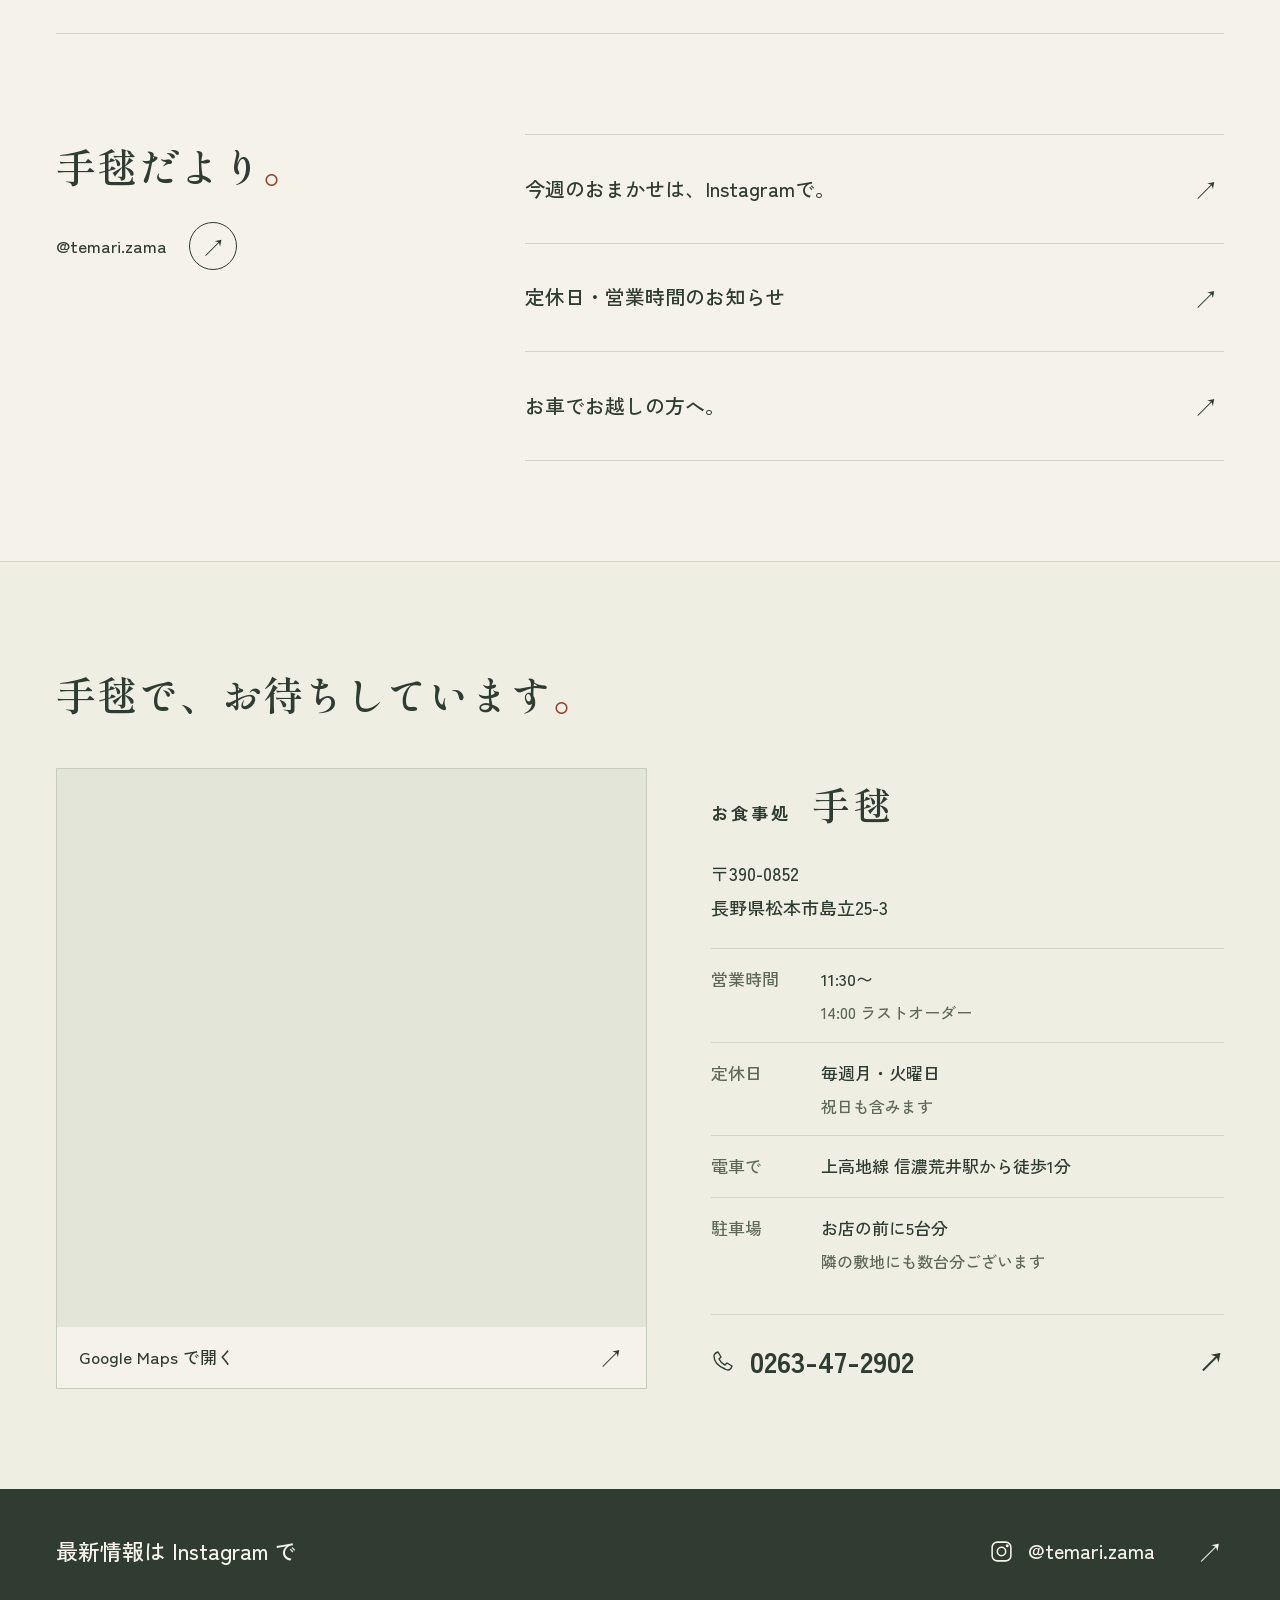
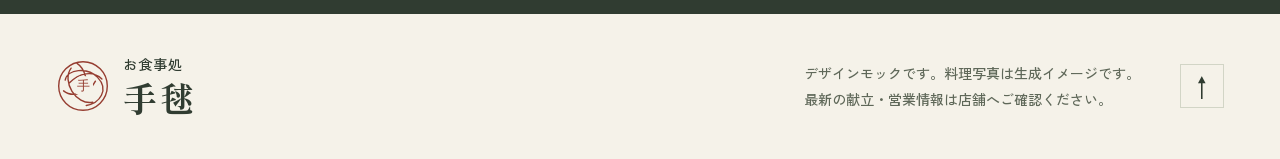
==== commit 4e952ee7: "Refresh cached stylesheet for translucent header" ====
--- a/photo-background.html
+++ b/photo-background.html
@@ -12,7 +12,7 @@
   <link href="https://fonts.googleapis.com/css2?family=Shippori+Mincho:wght@500;600;700&family=Zen+Kaku+Gothic+New:wght@400;500;700&display=swap" rel="stylesheet">
   <link rel="preload" as="image" href="assets/soba-hero.png">
   <link rel="stylesheet" href="styles.css">
-  <link rel="stylesheet" href="photo-background.css">
+  <link rel="stylesheet" href="photo-background.css?v=20261008-2">
   <script src="script.js" defer></script>
 </head>
 <body class="photo-variant">
--- a/photo-background.css
+++ b/photo-background.css
@@ -1,6 +1,12 @@
 .photo-variant .site-header {
   position: absolute;
   inset: 0 0 auto;
+  max-width: none;
+  padding-inline: max(56px, calc((100% - 1280px) / 2));
+  background: rgba(23, 32, 23, .68);
+  -webkit-backdrop-filter: blur(12px);
+  backdrop-filter: blur(12px);
+  border-bottom: 1px solid #fffaf026;
   color: #fffaf0;
 }
 .photo-variant .site-header .brand > img { background: var(--paper); border-radius: 50%; padding: 4px; }
@@ -84,6 +90,7 @@
 .menu-history-note { font-size: 18px; color: var(--muted); }
 .menu-history .text-button { font-size: 18px; }
 @media (max-width: 1150px) {
+  .photo-variant .site-header { padding-inline: 36px; }
   .photo-variant .hero-copy { width: calc(100% - 72px); }
   .photo-variant .hero { padding-top: 160px; }
   .photo-variant .menu-card-body { padding: 28px; }
@@ -101,6 +108,7 @@
   .menu-history-intro { font-size: 18px; }
 }
 @media (max-width: 600px) {
+  .photo-variant .site-header { padding-inline: 20px; }
   .photo-variant .hero { min-height: 820px; min-height: max(820px, 100svh); align-items: flex-end; padding-block: 140px 88px; }
   .photo-variant .hero-copy { width: calc(100% - 40px); }
   .photo-variant h1, html[lang="en"] .photo-variant h1 { font-size: clamp(36px, 10vw, 48px); }
@@ -119,6 +127,7 @@
   .menu-history-note, .menu-history .text-button { font-size: 17px; }
 }
 @media (max-width: 380px) {
+  .photo-variant .site-header { padding-inline: 16px; }
   .photo-variant .hero-copy { width: calc(100% - 32px); }
   .photo-variant .hero-subtitle { font-size: 17px; }
   .photo-variant .menu-card h3 { font-size: 24px; }
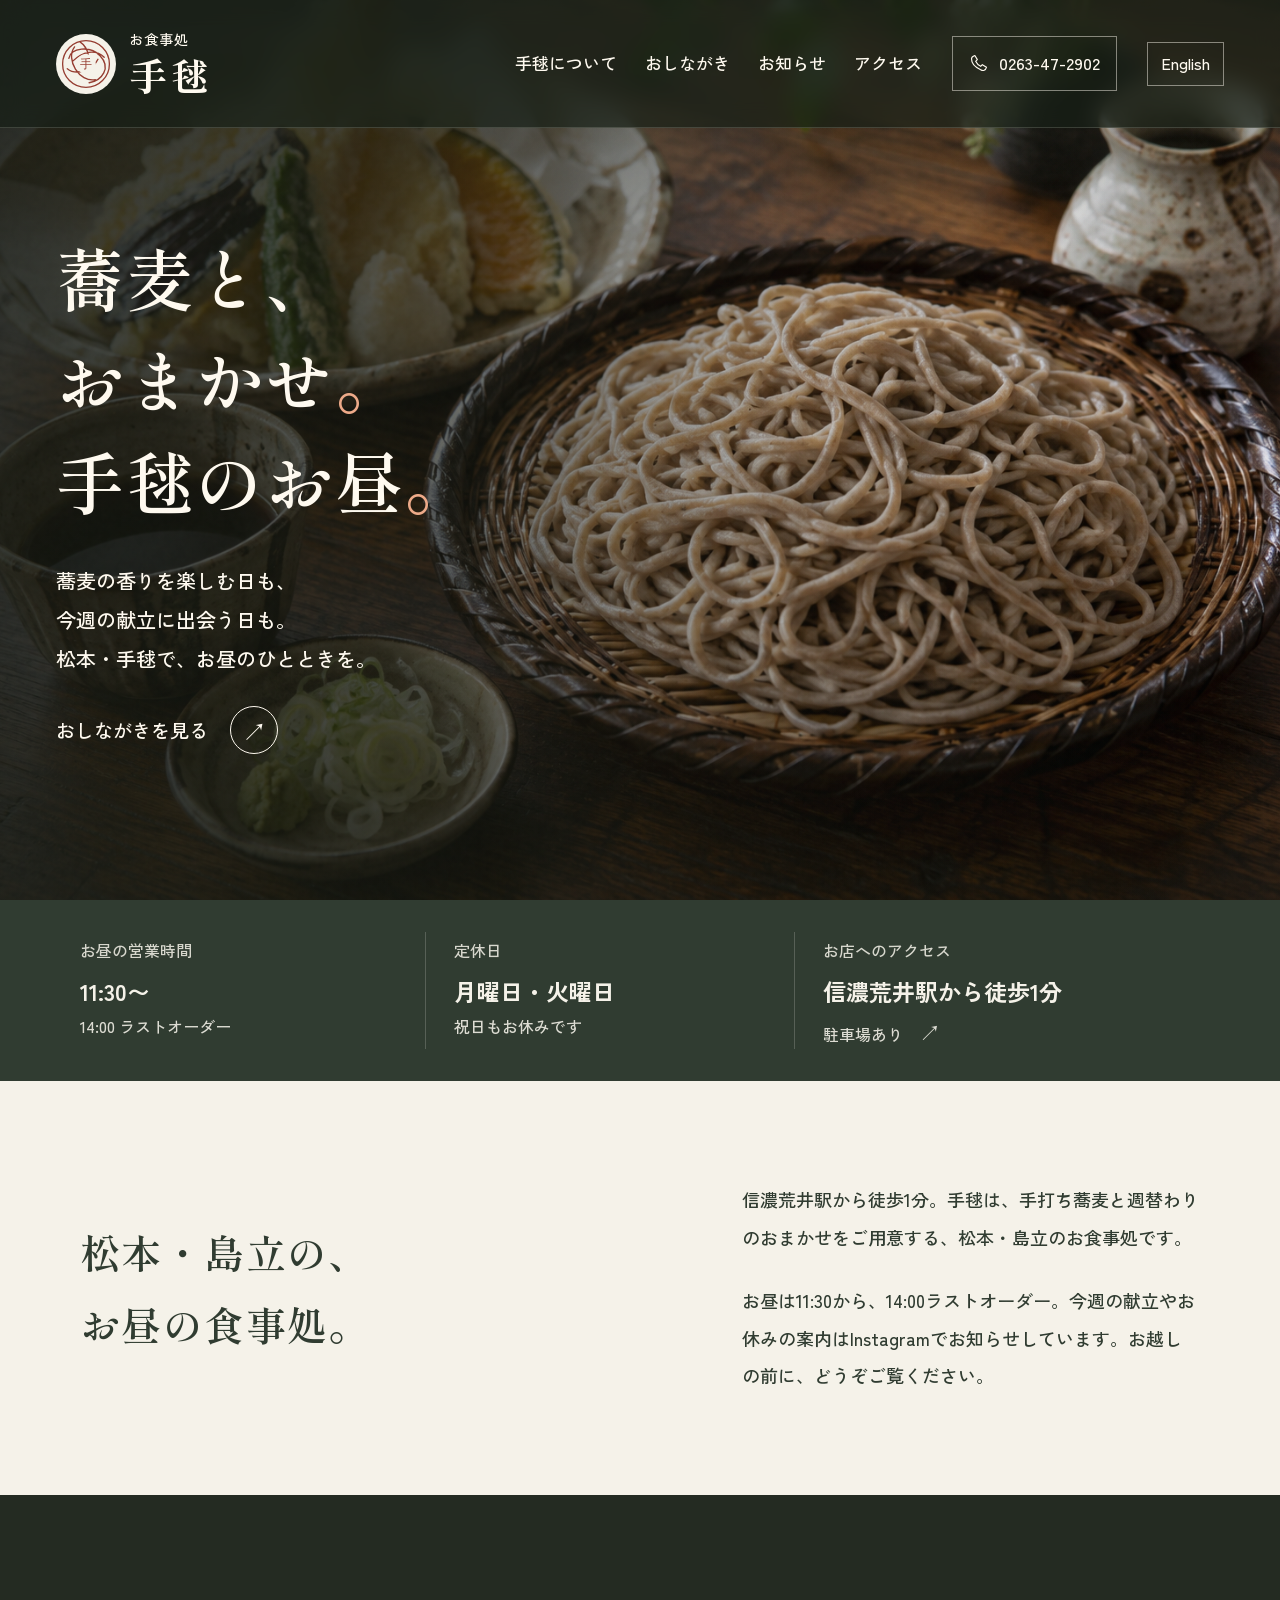
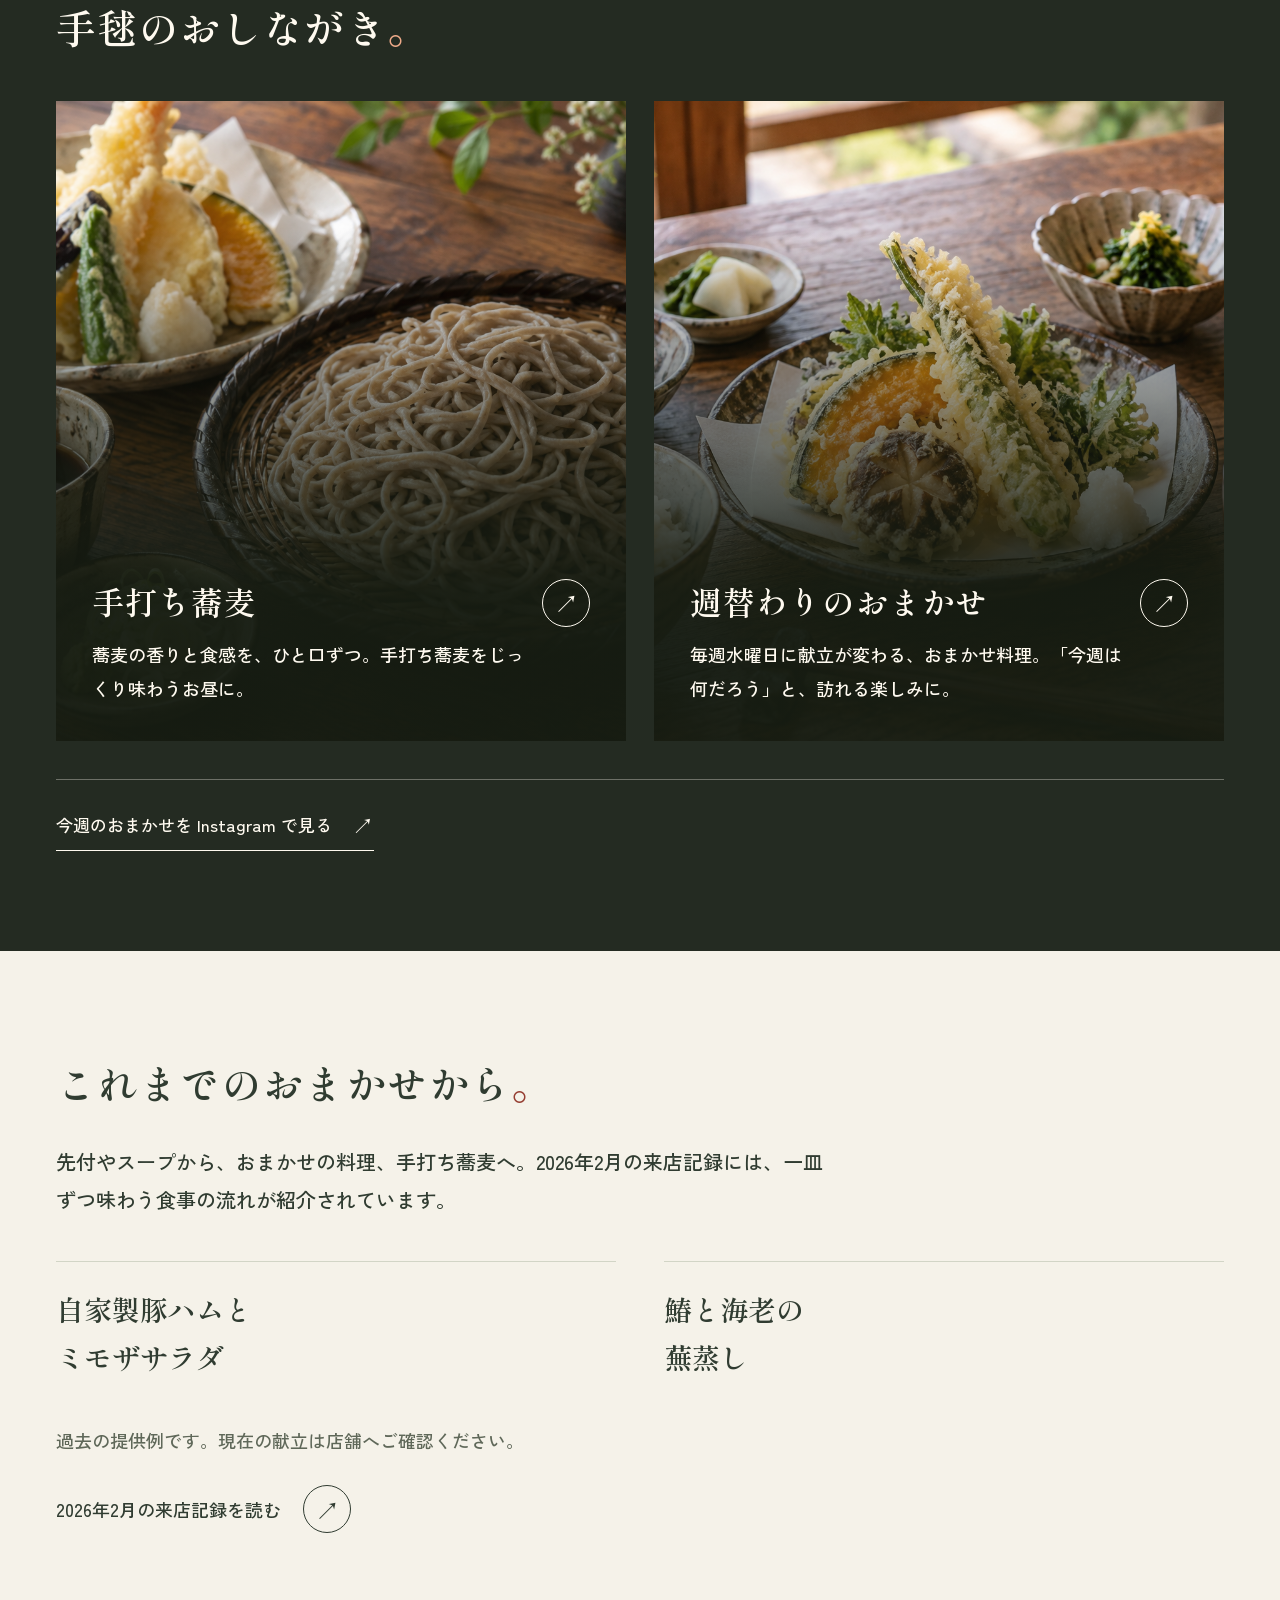
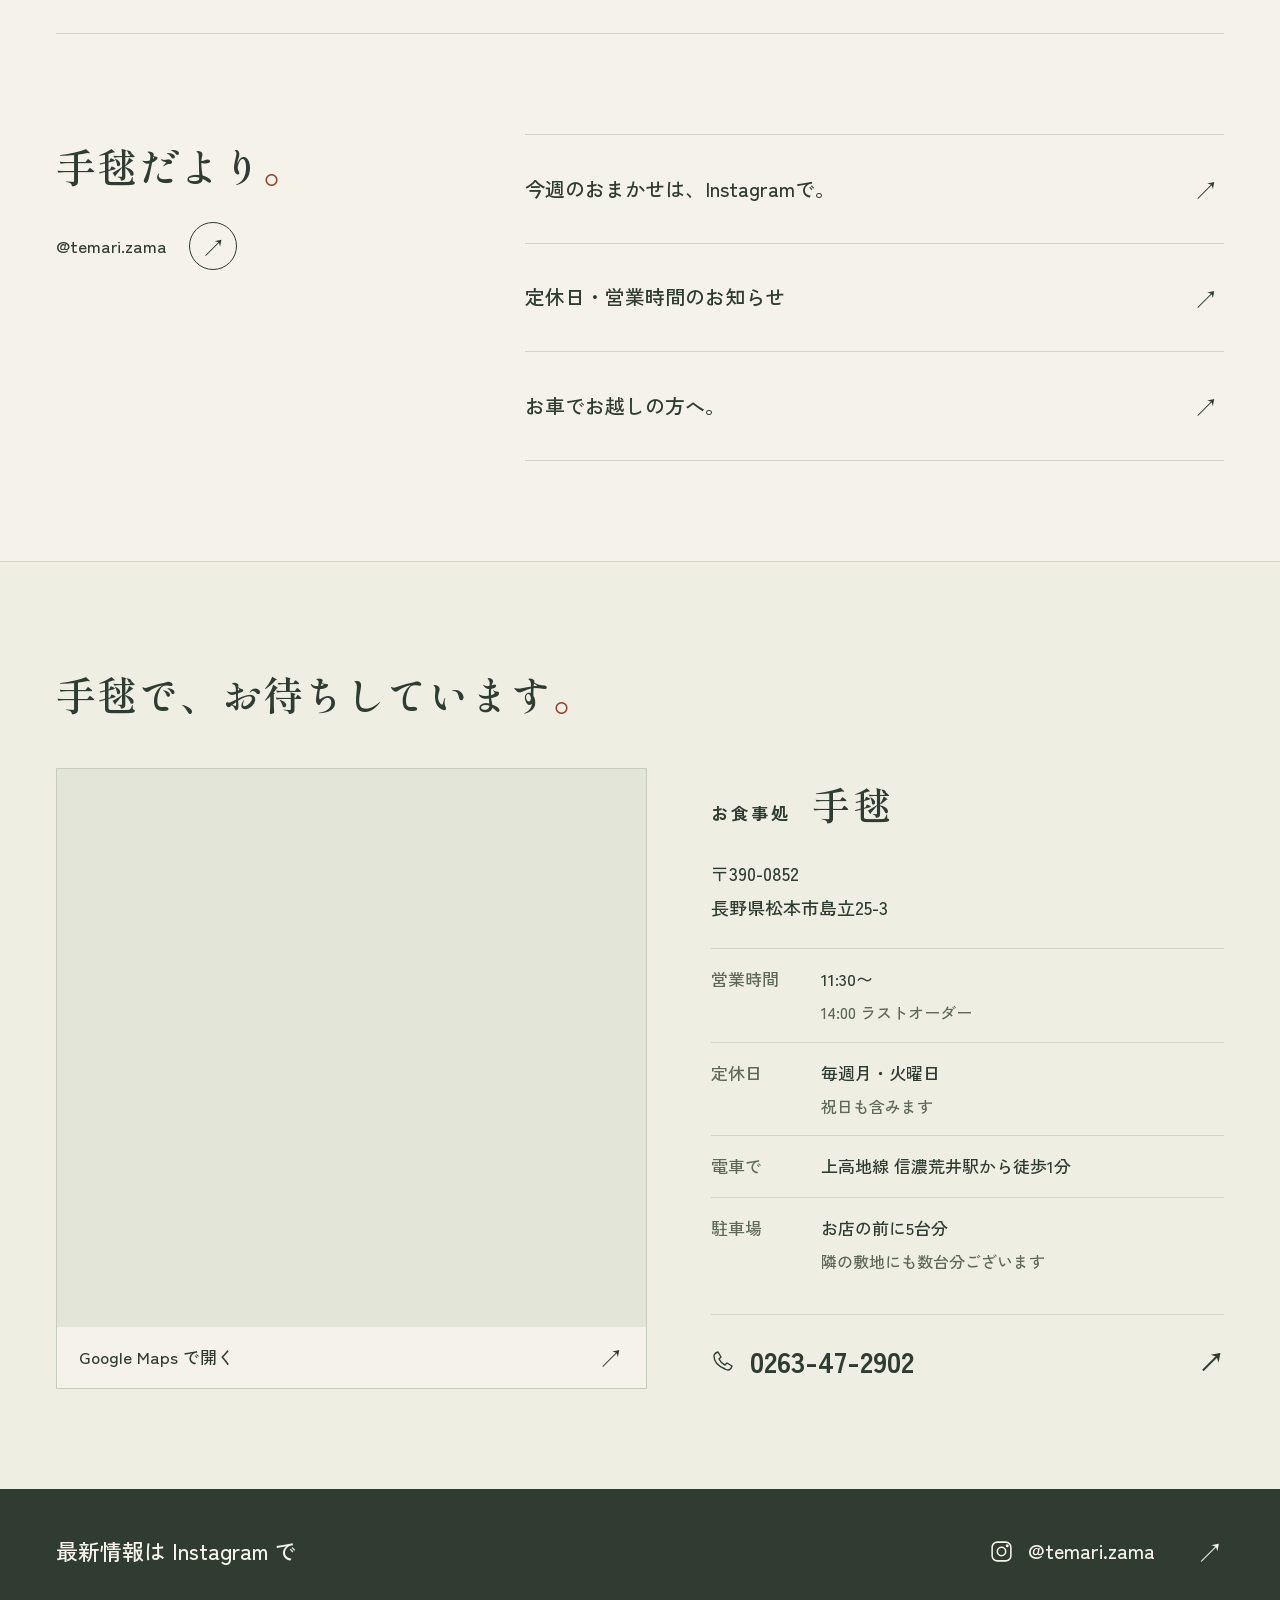
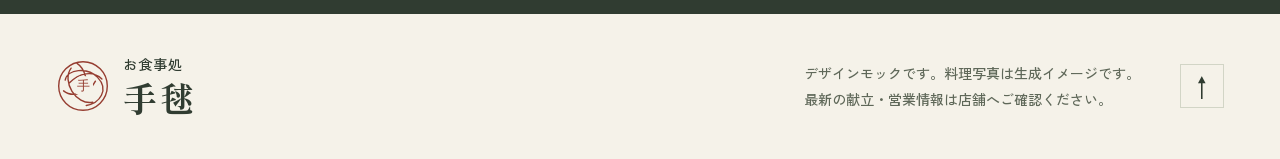
==== commit 8a885c80: "Refine wording of photo background headline" ====
--- a/photo-background.html
+++ b/photo-background.html
@@ -5,7 +5,7 @@
   <meta name="viewport" content="width=device-width, initial-scale=1">
   <meta name="theme-color" content="#f5f2e9">
   <meta name="description" content="松本・島立、信濃荒井駅から徒歩1分のお食事処 手毬。手打ち蕎麦を味わい、毎週水曜日に変わるおまかせを楽しむお昼に。11:30開店、14:00ラストオーダー。ウェブサイトデザインモック。">
-  <title>お食事処 手毬｜手打ち蕎麦と、今週のおまかせ。［写真背景の別案］</title>
+  <title>お食事処 手毬｜蕎麦と、おまかせ。手毬のお昼。［写真背景の別案］</title>
   <link rel="icon" type="image/svg+xml" href="assets/temari-mark.svg">
   <link rel="preconnect" href="https://fonts.googleapis.com">
   <link rel="preconnect" href="https://fonts.gstatic.com" crossorigin>
@@ -13,7 +13,7 @@
   <link rel="preload" as="image" href="assets/soba-hero.png">
   <link rel="stylesheet" href="styles.css">
   <link rel="stylesheet" href="photo-background.css?v=20261008-2">
-  <script src="script.js" defer></script>
+  <script src="script.js?v=20261008-title" defer></script>
 </head>
 <body class="photo-variant">
   <a class="skip-link" href="#main" data-i18n="skip">本文へ移動</a>
@@ -37,7 +37,7 @@
   <main id="main">
     <section class="hero page-width" id="top" aria-labelledby="hero-title">
       <div class="hero-copy">
-        <h1 id="hero-title" data-i18n="hero.title">手打ち蕎麦と、<br>今週の<br>おまかせ<span class="red-stop">。</span></h1>
+        <h1 id="hero-title" data-i18n="photo.heroTitle">蕎麦と、<br>おまかせ<span class="red-stop">。</span><br>手毬のお昼<span class="red-stop">。</span></h1>
         <p class="hero-subtitle" data-i18n="hero.subtitle">蕎麦の香りを楽しむ日も、<br>今週の献立に出会う日も。<br>松本・手毬で、お昼のひとときを。</p>
         <a class="text-button" href="#menu" data-i18n="hero.menu">おしながきを見る <span class="round-arrow" aria-hidden="true">↗</span></a>
       </div>
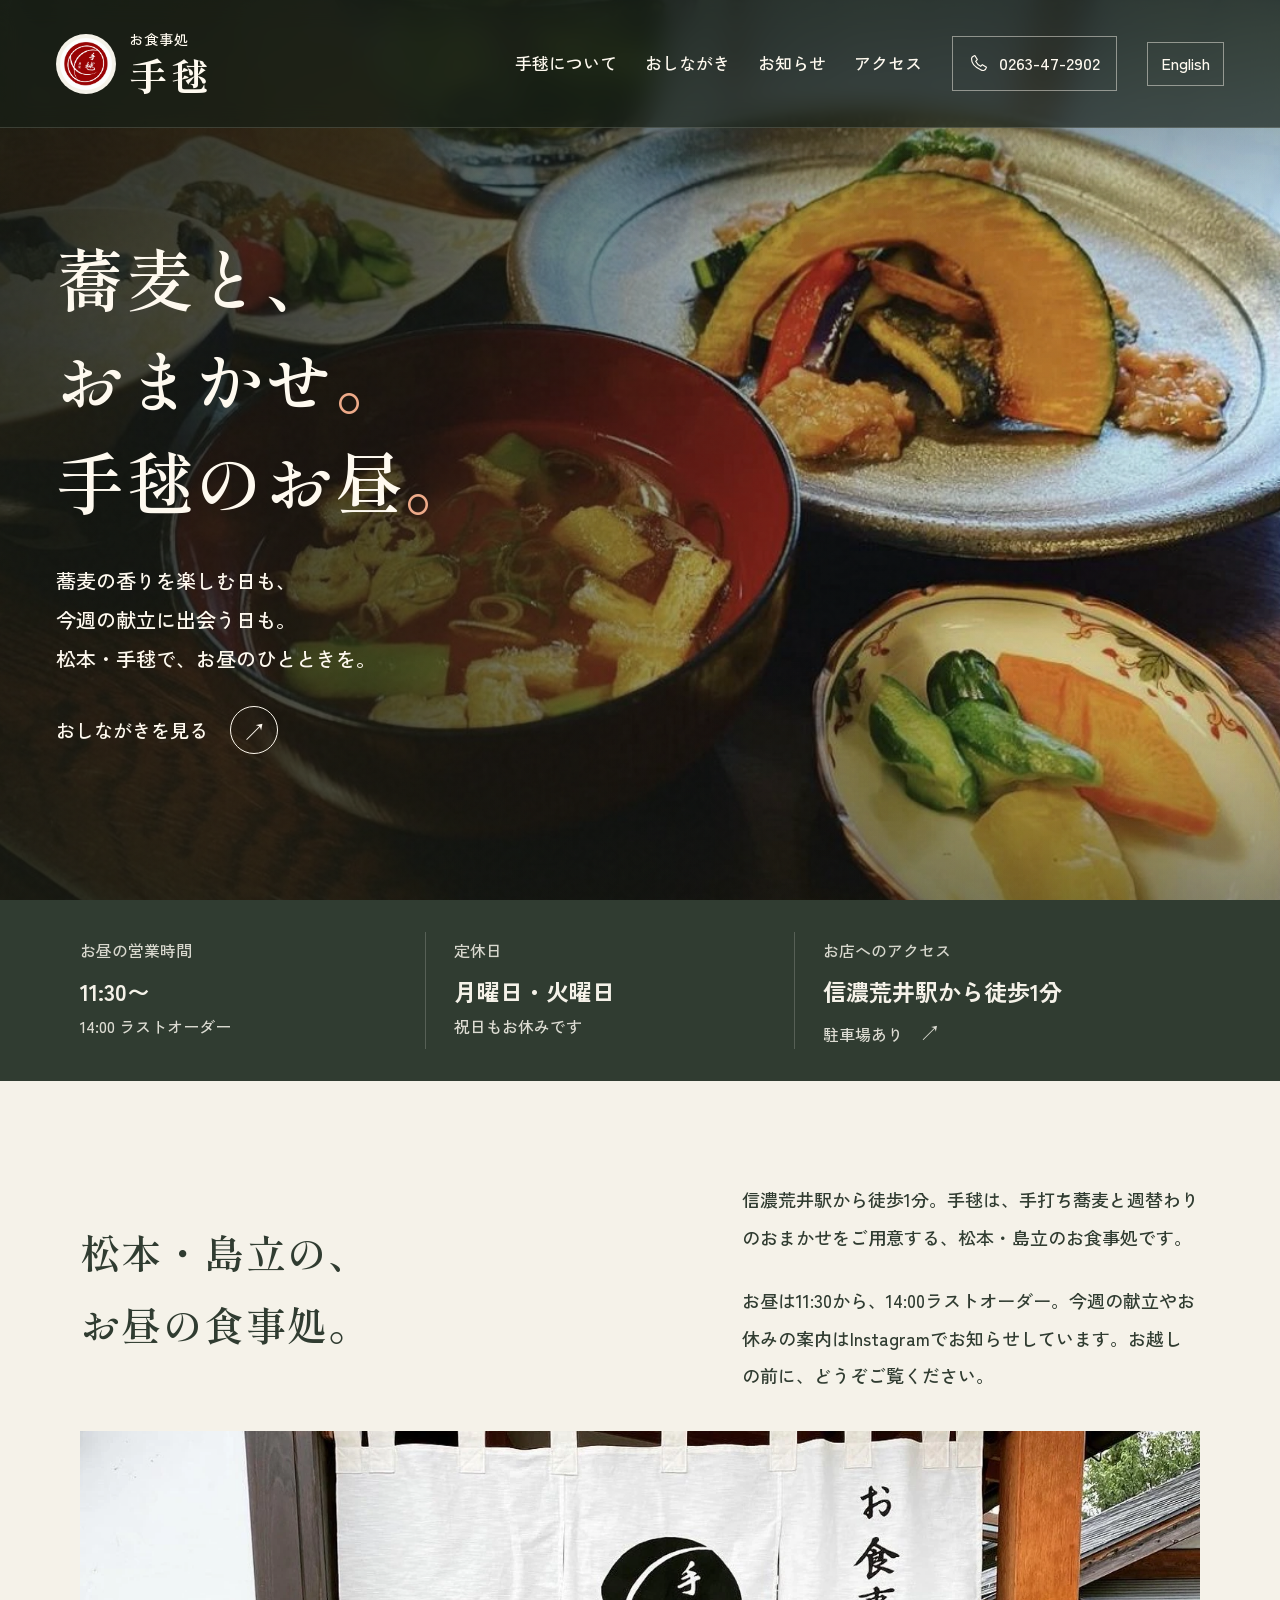
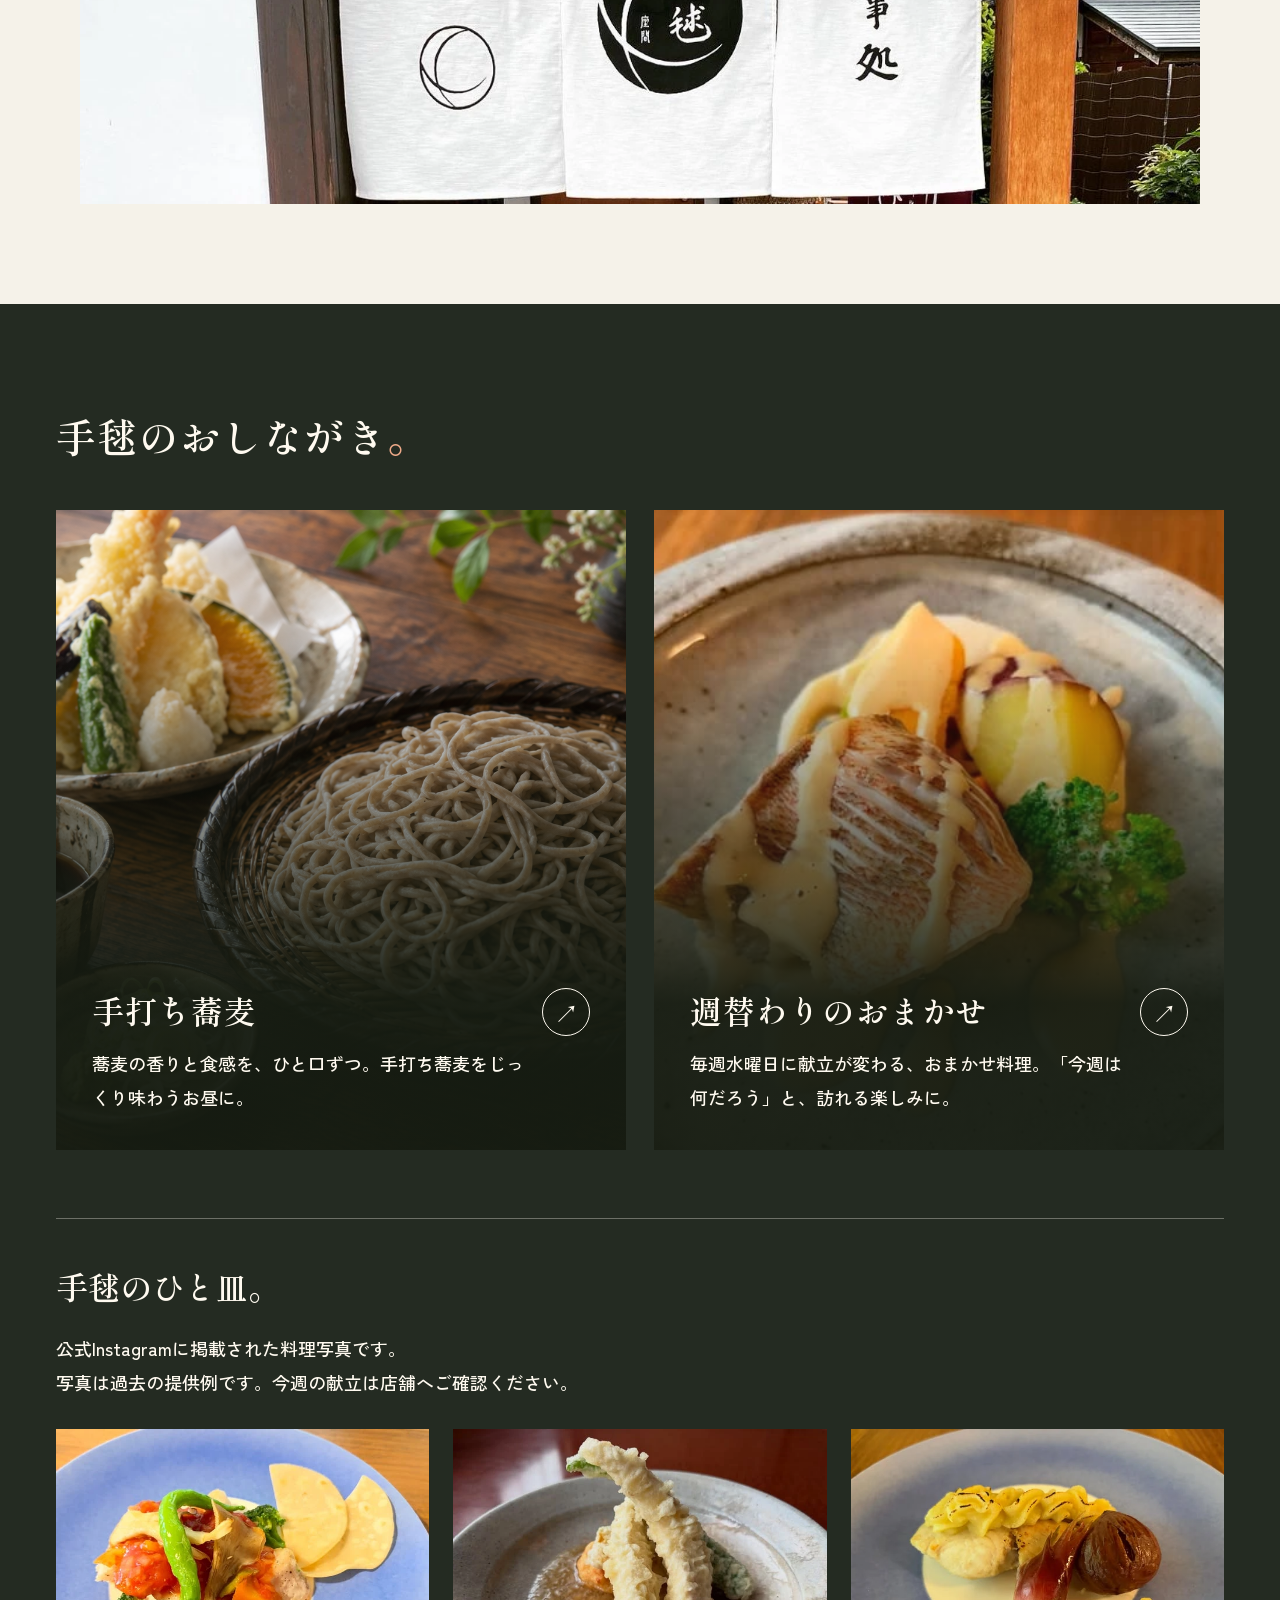
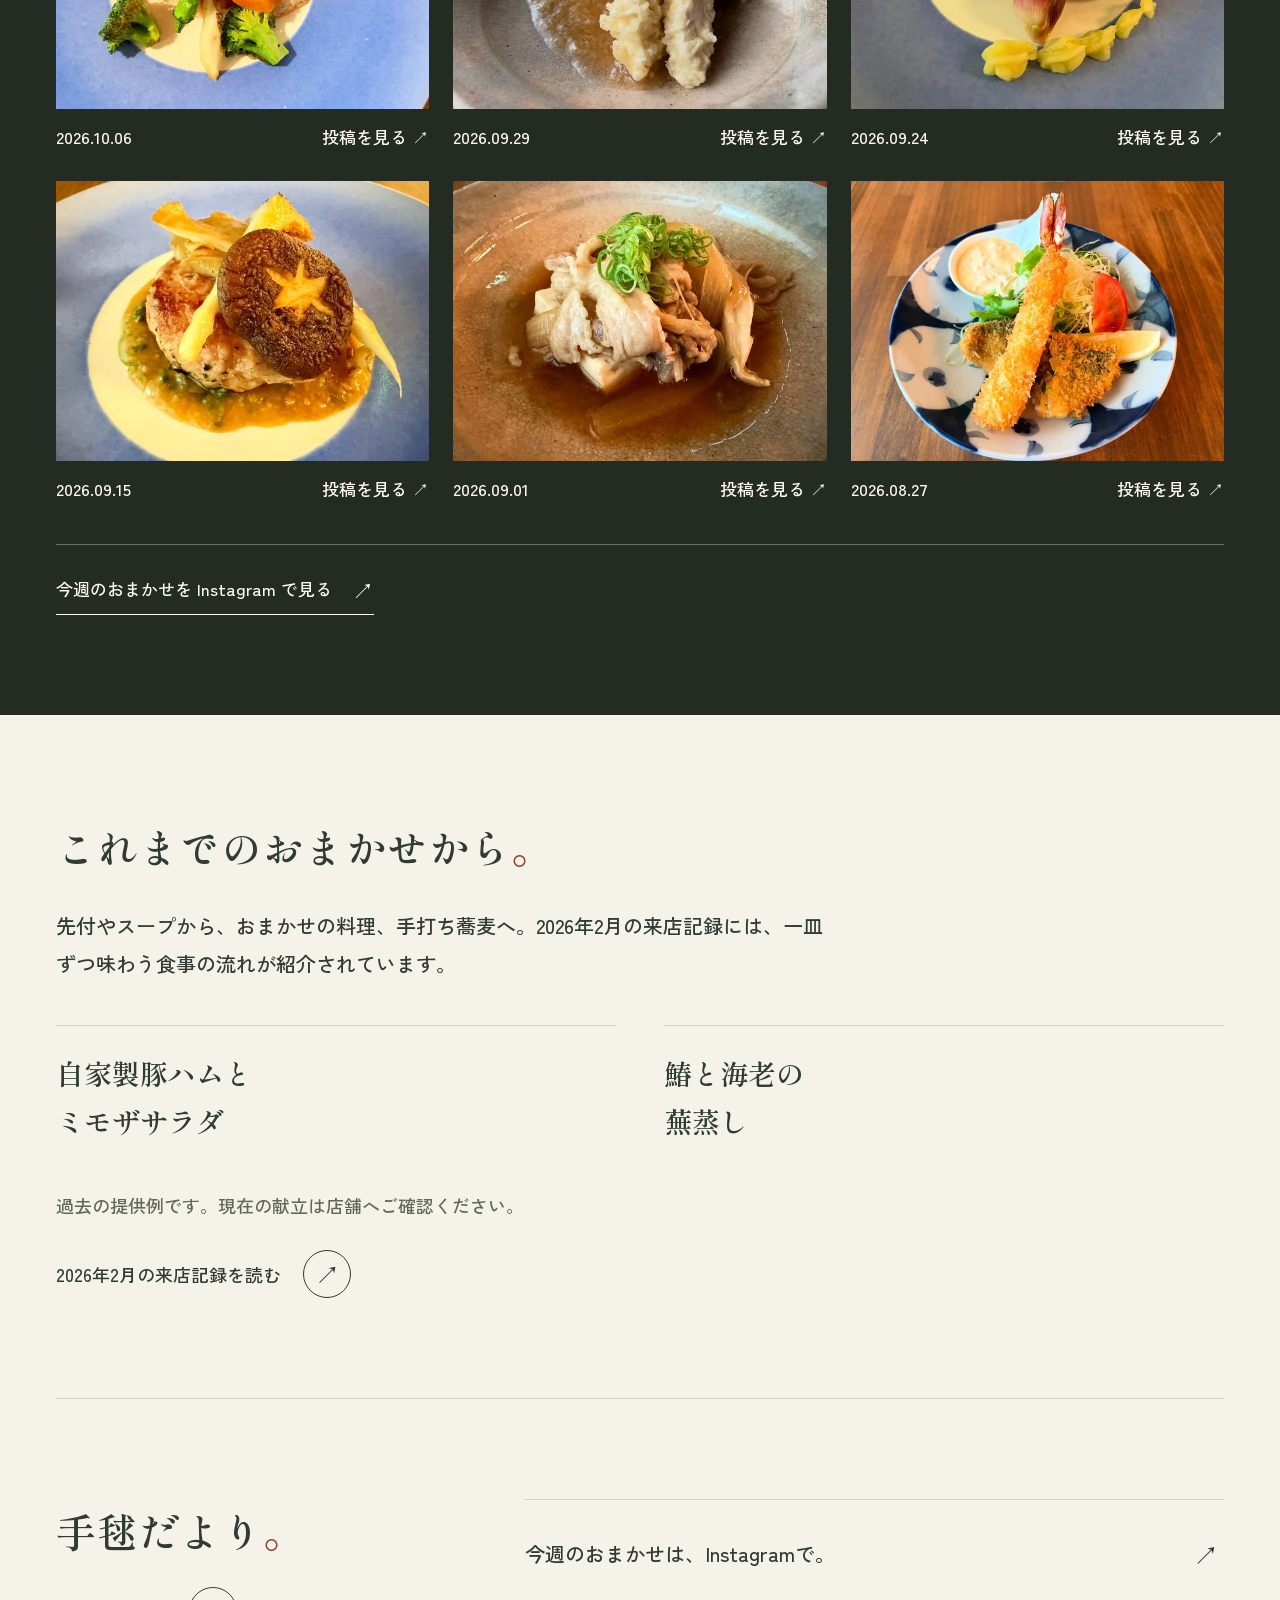
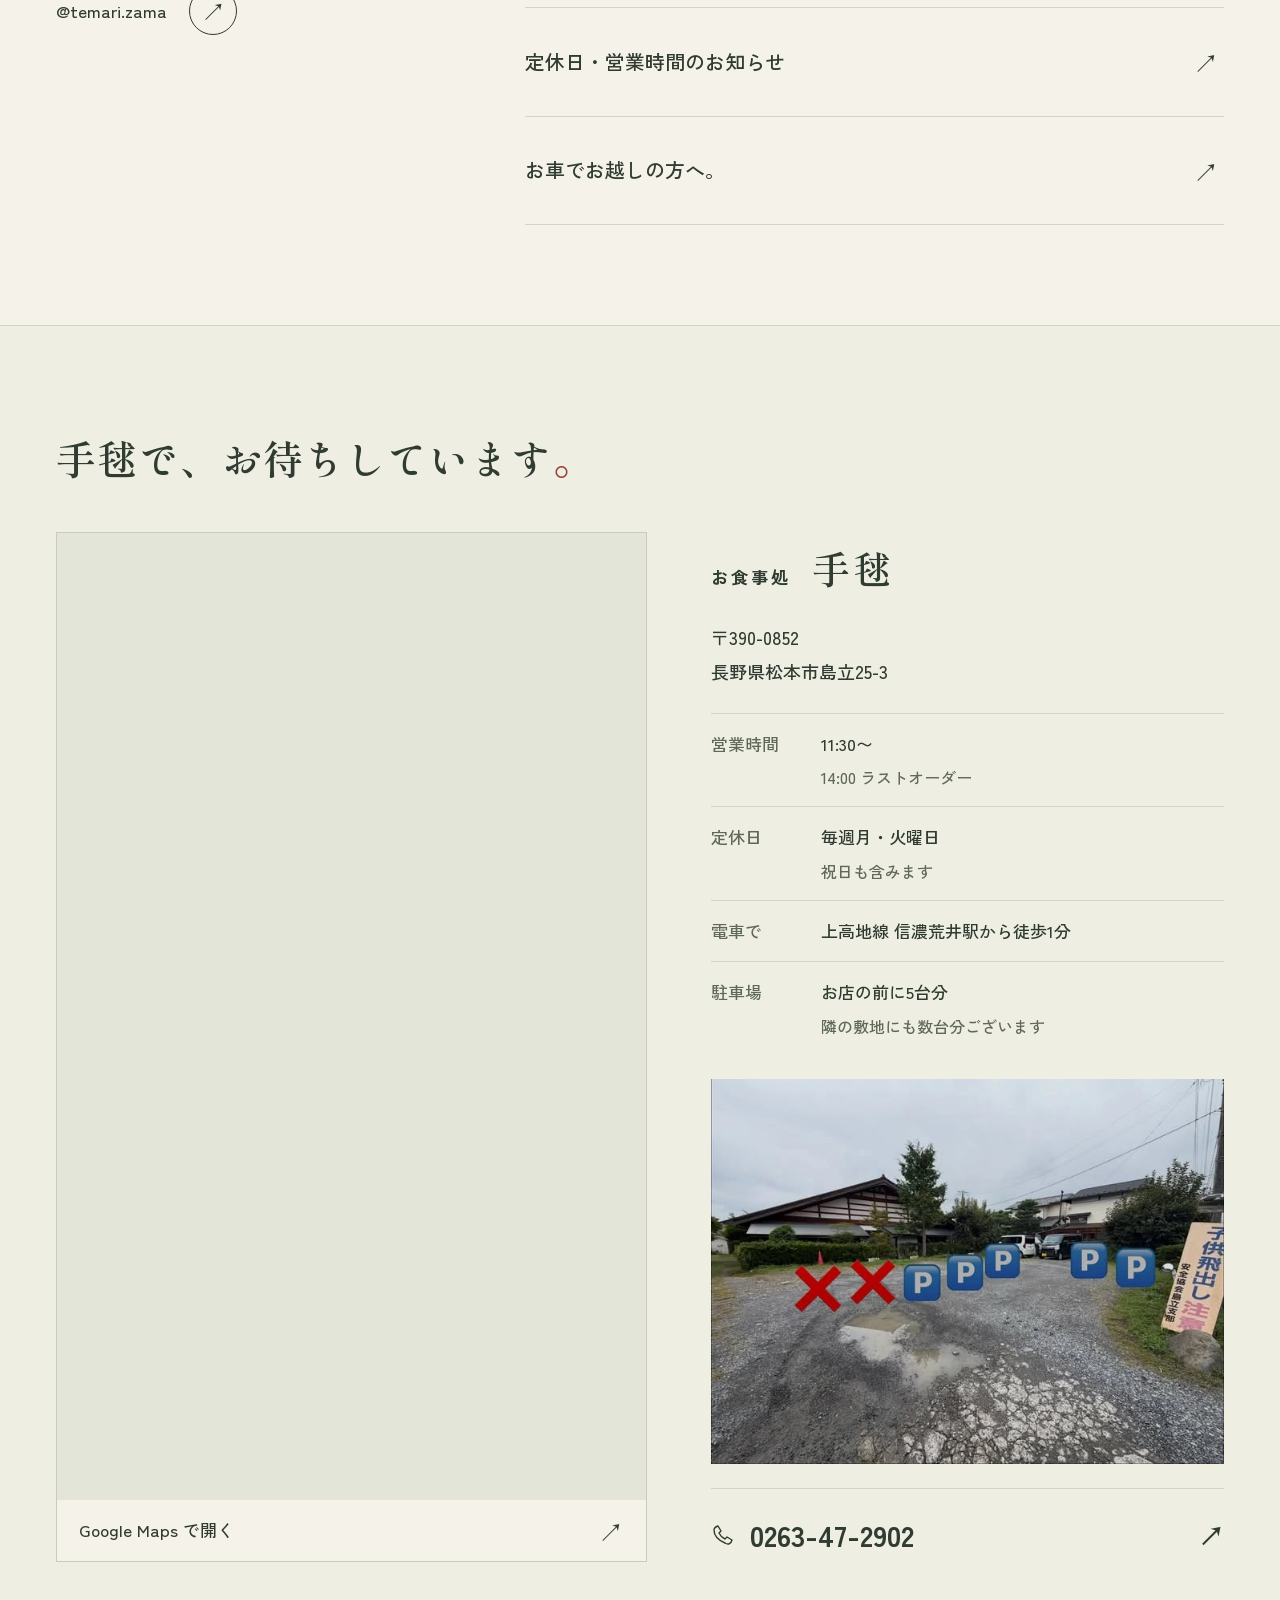
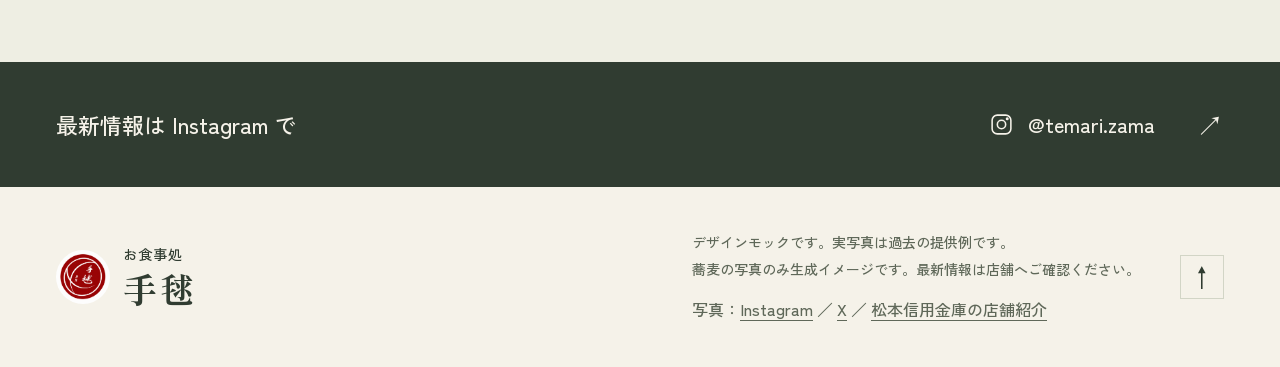
==== commit 012e9793: "Use real restaurant photos and supplied Temari logo" ====
--- a/photo-background.html
+++ b/photo-background.html
@@ -6,20 +6,20 @@
   <meta name="theme-color" content="#f5f2e9">
   <meta name="description" content="松本・島立、信濃荒井駅から徒歩1分のお食事処 手毬。手打ち蕎麦を味わい、毎週水曜日に変わるおまかせを楽しむお昼に。11:30開店、14:00ラストオーダー。ウェブサイトデザインモック。">
   <title>お食事処 手毬｜蕎麦と、おまかせ。手毬のお昼。［写真背景の別案］</title>
-  <link rel="icon" type="image/svg+xml" href="assets/temari-mark.svg">
+  <link rel="icon" type="image/png" href="assets/temari-logo.png">
   <link rel="preconnect" href="https://fonts.googleapis.com">
   <link rel="preconnect" href="https://fonts.gstatic.com" crossorigin>
   <link href="https://fonts.googleapis.com/css2?family=Shippori+Mincho:wght@500;600;700&family=Zen+Kaku+Gothic+New:wght@400;500;700&display=swap" rel="stylesheet">
-  <link rel="preload" as="image" href="assets/soba-hero.png">
-  <link rel="stylesheet" href="styles.css">
-  <link rel="stylesheet" href="photo-background.css?v=20261008-2">
-  <script src="script.js?v=20261008-title" defer></script>
+  <link rel="preload" as="image" href="assets/real-photos/lunch.webp">
+  <link rel="stylesheet" href="styles.css?v=20261009-photos">
+  <link rel="stylesheet" href="photo-background.css?v=20261009-photos">
+  <script src="script.js?v=20261009-photos" defer></script>
 </head>
 <body class="photo-variant">
   <a class="skip-link" href="#main" data-i18n="skip">本文へ移動</a>
   <header class="site-header">
     <a class="brand" href="#top" aria-label="お食事処 手毬 トップへ" data-i18n-aria="aria.home">
-      <img src="assets/temari-mark.svg" width="60" height="60" alt="">
+      <img src="assets/temari-logo.png" width="60" height="60" alt="">
       <span class="brand-type"><span class="brand-small" data-i18n="brand.kicker">お食事処</span><span class="brand-name" data-i18n="brand.name">手毬</span></span>
     </a>
     <nav class="desktop-nav" aria-label="メインナビゲーション" data-i18n-aria="aria.mainNav">
@@ -42,7 +42,7 @@
         <a class="text-button" href="#menu" data-i18n="hero.menu">おしながきを見る <span class="round-arrow" aria-hidden="true">↗</span></a>
       </div>
       <div class="hero-visual">
-        <img class="hero-image" src="assets/soba-hero.png" alt="木の食卓に並ぶざる蕎麦と天ぷらのイメージ" data-i18n-alt="image.hero" width="1536" height="1024" fetchpriority="high">
+        <img class="hero-image" src="assets/real-photos/lunch.webp" alt="手毬の料理、ご飯、汁物、小鉢が並んだ食卓" data-i18n-alt="image.hero" width="1125" height="857" fetchpriority="high">
       </div>
     </section>
 
@@ -57,14 +57,28 @@
     <section class="about section-space page-width reveal" id="about" aria-labelledby="about-title">
       <div class="about-heading"><h2 id="about-title" data-i18n="about.title">松本・島立の、<br>お昼の食事処。</h2></div>
       <div class="about-body"><p data-i18n="about.body">信濃荒井駅から徒歩1分。手毬は、手打ち蕎麦と週替わりのおまかせをご用意する、松本・島立のお食事処です。</p><p data-i18n="about.welcome">お昼は11:30から、14:00ラストオーダー。今週の献立やお休みの案内はInstagramでお知らせしています。お越しの前に、どうぞご覧ください。</p></div>
+      <a class="about-photo" href="https://x.com/qif5amQObpr14Ug" target="_blank" rel="noopener noreferrer" aria-label="手毬の暖簾写真の掲載元を見る" data-i18n-aria="aria.storefrontSource"><img src="assets/real-photos/storefront.webp" alt="お食事処 手毬の暖簾と木の入口" data-i18n-alt="image.storefront" width="1500" height="500" loading="lazy"></a>
     </section>
 
     <section class="menu-section section-space" id="menu" aria-labelledby="menu-title">
       <div class="page-width">
         <div class="section-top reveal"><div><h2 id="menu-title" data-i18n="menu.title">手毬のおしながき<span class="red-stop">。</span></h2></div></div>
         <div class="menu-grid">
-          <article class="menu-card reveal"><button class="menu-image-button" type="button" data-detail="soba" aria-label="手打ち蕎麦について見る" data-i18n-aria="aria.sobaImage"><img src="assets/soba-hero.png" alt="ざる蕎麦と天ぷらの盛り付けイメージ" data-i18n-alt="image.soba" width="1536" height="1024" loading="lazy"></button><div class="menu-card-body"><div><h3 data-i18n="menu.soba">手打ち蕎麦</h3><p data-i18n="menu.sobaDescription">蕎麦の香りと食感を、ひと口ずつ。手打ち蕎麦をじっくり味わうお昼に。</p></div><button class="round-arrow" type="button" data-detail="soba" aria-label="手打ち蕎麦の詳細を開く" data-i18n-aria="aria.sobaDetail">↗</button></div></article>
-          <article class="menu-card reveal"><button class="menu-image-button" type="button" data-detail="seasonal" aria-label="週替わりのおまかせについて見る" data-i18n-aria="aria.seasonalImage"><img src="assets/seasonal-lunch.png" alt="季節の野菜や小鉢を合わせた昼ごはんのイメージ" data-i18n-alt="image.seasonal" width="1536" height="1024" loading="lazy"></button><div class="menu-card-body"><div><h3 data-i18n="menu.seasonal">週替わりのおまかせ</h3><p data-i18n="menu.changes">毎週水曜日に献立が変わる、おまかせ料理。「今週は何だろう」と、訪れる楽しみに。</p></div><button class="round-arrow" type="button" data-detail="seasonal" aria-label="週替わりのおまかせの詳細を開く" data-i18n-aria="aria.seasonalDetail">↗</button></div></article>
+          <article class="menu-card reveal"><button class="menu-image-button" type="button" data-detail="soba" aria-label="手打ち蕎麦について見る" data-i18n-aria="aria.sobaImage"><img src="assets/soba-hero.png" alt="モック用の生成画像：ざる蕎麦と天ぷら" data-i18n-alt="image.soba" width="1536" height="1024" loading="lazy"></button><div class="menu-card-body"><div><h3 data-i18n="menu.soba">手打ち蕎麦</h3><p data-i18n="menu.sobaDescription">蕎麦の香りと食感を、ひと口ずつ。手打ち蕎麦をじっくり味わうお昼に。</p></div><button class="round-arrow" type="button" data-detail="soba" aria-label="手打ち蕎麦の詳細を開く" data-i18n-aria="aria.sobaDetail">↗</button></div></article>
+          <article class="menu-card reveal"><button class="menu-image-button" type="button" data-detail="seasonal" aria-label="週替わりのおまかせについて見る" data-i18n-aria="aria.seasonalImage"><img src="assets/real-photos/dish-2026-09-08.webp" alt="陶器の皿に盛られた料理と野菜" data-i18n-alt="image.seasonal" width="640" height="480" loading="lazy"></button><div class="menu-card-body"><div><h3 data-i18n="menu.seasonal">週替わりのおまかせ</h3><p data-i18n="menu.changes">毎週水曜日に献立が変わる、おまかせ料理。「今週は何だろう」と、訪れる楽しみに。</p></div><button class="round-arrow" type="button" data-detail="seasonal" aria-label="週替わりのおまかせの詳細を開く" data-i18n-aria="aria.seasonalDetail">↗</button></div></article>
+        </div>
+
+        <div class="food-gallery reveal" id="food-gallery" aria-labelledby="gallery-title">
+          <h3 id="gallery-title" data-i18n="gallery.title">手毬のひと皿。</h3>
+          <p class="gallery-intro" data-i18n="gallery.intro">公式Instagramに掲載された料理写真です。<br>写真は過去の提供例です。今週の献立は店舗へご確認ください。</p>
+          <div class="food-gallery-grid">
+            <a class="food-photo" href="https://www.instagram.com/temari.zama/p/DeLQrZXAWH_/" target="_blank" rel="noopener noreferrer"><img src="assets/real-photos/dish-2026-10-06.webp" alt="青い皿に盛られた料理と野菜" data-i18n-alt="gallery.image.blue" width="640" height="481" loading="lazy"><span class="food-photo-caption"><time datetime="2026-10-06">2026.10.06</time><span data-i18n="gallery.post">投稿を見る <span aria-hidden="true">↗</span></span></span></a>
+            <a class="food-photo" href="https://www.instagram.com/temari.zama/p/Dd5O3phgcw6/" target="_blank" rel="noopener noreferrer"><img src="assets/real-photos/dish-2026-09-29.webp" alt="器に盛られた揚げ物とソース" data-i18n-alt="gallery.image.fried" width="640" height="480" loading="lazy"><span class="food-photo-caption"><time datetime="2026-09-29">2026.09.29</time><span data-i18n="gallery.post">投稿を見る <span aria-hidden="true">↗</span></span></span></a>
+            <a class="food-photo" href="https://www.instagram.com/temari.zama/p/DdsU3VbgaHN/" target="_blank" rel="noopener noreferrer"><img src="assets/real-photos/dish-2026-09-24.webp" alt="青い皿に盛られた料理と黄色のソース" data-i18n-alt="gallery.image.yellow" width="640" height="480" loading="lazy"><span class="food-photo-caption"><time datetime="2026-09-24">2026.09.24</time><span data-i18n="gallery.post">投稿を見る <span aria-hidden="true">↗</span></span></span></a>
+            <a class="food-photo" href="https://www.instagram.com/temari.zama/p/DdVL3PkgW3K/" target="_blank" rel="noopener noreferrer"><img src="assets/real-photos/dish-2026-09-15.webp" alt="青い皿に盛られた料理と野菜の盛り付け" data-i18n-alt="gallery.image.round" width="640" height="480" loading="lazy"><span class="food-photo-caption"><time datetime="2026-09-15">2026.09.15</time><span data-i18n="gallery.post">投稿を見る <span aria-hidden="true">↗</span></span></span></a>
+            <a class="food-photo" href="https://www.instagram.com/temari.zama/p/DcxLNSoAZI1/" target="_blank" rel="noopener noreferrer"><img src="assets/real-photos/dish-2026-09-01.webp" alt="陶器の器に盛られた料理とねぎ" data-i18n-alt="gallery.image.bowl" width="640" height="480" loading="lazy"><span class="food-photo-caption"><time datetime="2026-09-01">2026.09.01</time><span data-i18n="gallery.post">投稿を見る <span aria-hidden="true">↗</span></span></span></a>
+            <a class="food-photo" href="https://www.instagram.com/temari.zama/p/DckRGs_gUB_/" target="_blank" rel="noopener noreferrer"><img src="assets/real-photos/dish-2026-08-27.webp" alt="皿に盛られた揚げ物と野菜" data-i18n-alt="gallery.image.crumbed" width="640" height="480" loading="lazy"><span class="food-photo-caption"><time datetime="2026-08-27">2026.08.27</time><span data-i18n="gallery.post">投稿を見る <span aria-hidden="true">↗</span></span></span></a>
+          </div>
         </div>
         <div class="menu-footnote"><a href="https://www.instagram.com/temari.zama/" target="_blank" rel="noopener noreferrer" data-i18n="menu.instagram">今週のおまかせを Instagram で見る <span aria-hidden="true">↗</span></a></div>
       </div>
@@ -95,7 +109,7 @@
         <div class="section-top reveal"><div><h2 id="access-title" data-i18n="access.title">手毬で、お待ちしています<span class="red-stop">。</span></h2></div></div>
         <div class="access-grid reveal">
           <div class="map-frame"><iframe title="お食事処 手毬の所在地：長野県松本市島立25-3" data-i18n-title="map.title" src="https://maps.google.com/maps?q=%E6%89%8B%E6%AF%AC%20%E9%95%B7%E9%87%8E%E7%9C%8C%E6%9D%BE%E6%9C%AC%E5%B8%82%E5%B3%B6%E7%AB%8B25-3&amp;z=16&amp;output=embed" loading="lazy" referrerpolicy="no-referrer-when-downgrade" allowfullscreen></iframe><a class="map-link" data-i18n="map.open" href="https://maps.app.goo.gl/zdjdHgAQyX1SE58v7?g_st=ic" target="_blank" rel="noopener noreferrer">Google Maps で開く <span aria-hidden="true">↗</span></a></div>
-          <div class="store-details"><h3 data-i18n="store.name"><span>お食事処</span> 手毬</h3><p class="store-address" data-i18n="store.address">〒390-0852<br>長野県松本市島立25-3</p><dl><div><dt data-i18n="hours.label">営業時間</dt><dd data-i18n="hours.detail">11:30〜<span>14:00 ラストオーダー</span></dd></div><div><dt data-i18n="closed.label">定休日</dt><dd data-i18n="closed.detail">毎週月・火曜日<span>祝日も含みます</span></dd></div><div><dt data-i18n="access.trainLabel">電車で</dt><dd data-i18n="access.train">上高地線 信濃荒井駅から徒歩1分</dd></div><div><dt data-i18n="access.parkingLabel">駐車場</dt><dd data-i18n="access.parking">お店の前に5台分<span>隣の敷地にも数台分ございます</span></dd></div></dl><a class="store-phone" href="tel:0263472902"><svg viewBox="0 0 24 24" aria-hidden="true"><path d="m7 3 3 5-2 2c1.3 2.8 3.2 4.7 6 6l2-2 5 3c-1 4-4 5-7 3C7 17 3 13 3 7c0-2 1-3 4-4Z"/></svg>0263-47-2902<span aria-hidden="true">↗</span></a></div>
+          <div class="store-details"><h3 data-i18n="store.name"><span>お食事処</span> 手毬</h3><p class="store-address" data-i18n="store.address">〒390-0852<br>長野県松本市島立25-3</p><dl><div><dt data-i18n="hours.label">営業時間</dt><dd data-i18n="hours.detail">11:30〜<span>14:00 ラストオーダー</span></dd></div><div><dt data-i18n="closed.label">定休日</dt><dd data-i18n="closed.detail">毎週月・火曜日<span>祝日も含みます</span></dd></div><div><dt data-i18n="access.trainLabel">電車で</dt><dd data-i18n="access.train">上高地線 信濃荒井駅から徒歩1分</dd></div><div><dt data-i18n="access.parkingLabel">駐車場</dt><dd data-i18n="access.parking">お店の前に5台分<span>隣の敷地にも数台分ございます</span></dd></div></dl><a class="parking-photo" href="https://www.instagram.com/temari.zama/p/DdxdMf4BHyz/" target="_blank" rel="noopener noreferrer" aria-label="駐車場写真の公式投稿を見る" data-i18n-aria="aria.parkingSource"><img src="assets/real-photos/parking-2026-09-26.webp" alt="Pの印で駐車位置を示した手毬の駐車場" data-i18n-alt="image.parking" width="640" height="480" loading="lazy"></a><a class="store-phone" href="tel:0263472902"><svg viewBox="0 0 24 24" aria-hidden="true"><path d="m7 3 3 5-2 2c1.3 2.8 3.2 4.7 6 6l2-2 5 3c-1 4-4 5-7 3C7 17 3 13 3 7c0-2 1-3 4-4Z"/></svg>0263-47-2902<span aria-hidden="true">↗</span></a></div>
         </div>
       </div>
     </section>
@@ -103,7 +117,7 @@
     <section class="instagram-strip" aria-label="Instagramで最新情報を見る" data-i18n-aria="aria.instagram"><div class="page-width"><span class="instagram-heading" data-i18n="instagram.title">最新情報は Instagram で</span><a href="https://www.instagram.com/temari.zama/" target="_blank" rel="noopener noreferrer"><svg viewBox="0 0 24 24" aria-hidden="true"><rect x="3" y="3" width="18" height="18" rx="5"/><circle cx="12" cy="12" r="4"/><circle cx="17.5" cy="6.5" r=".7"/></svg><span>@temari.zama</span><span aria-hidden="true">↗</span></a></div></section>
   </main>
 
-  <footer class="site-footer page-width"><a class="brand footer-brand" href="#top" aria-label="ページの先頭へ" data-i18n-aria="aria.top"><img src="assets/temari-mark.svg" width="50" height="50" alt=""><span class="brand-type"><span class="brand-small" data-i18n="brand.kicker">お食事処</span><span class="brand-name" data-i18n="brand.name">手毬</span></span></a><div class="footer-note"><p data-i18n="footer.note">デザインモックです。料理写真は生成イメージです。<br>最新の献立・営業情報は店舗へご確認ください。</p></div><a class="back-top" href="#top" aria-label="ページの先頭へ" data-i18n-aria="aria.top">↑</a></footer>
+  <footer class="site-footer page-width"><a class="brand footer-brand" href="#top" aria-label="ページの先頭へ" data-i18n-aria="aria.top"><img src="assets/temari-logo.png" width="50" height="50" alt=""><span class="brand-type"><span class="brand-small" data-i18n="brand.kicker">お食事処</span><span class="brand-name" data-i18n="brand.name">手毬</span></span></a><div class="footer-note"><p data-i18n="footer.note">デザインモックです。実写真は過去の提供例です。<br>蕎麦の写真のみ生成イメージです。最新情報は店舗へご確認ください。</p><p class="photo-credits"><span data-i18n="footer.photos">写真：</span><a href="https://www.instagram.com/temari.zama/" target="_blank" rel="noopener noreferrer">Instagram</a> ／ <a href="https://x.com/qif5amQObpr14Ug" target="_blank" rel="noopener noreferrer">X</a> ／ <a href="https://support.m-shinkin.com/otoku/2021/08/690.php" target="_blank" rel="noopener noreferrer" data-i18n="footer.bank">松本信用金庫の店舗紹介</a></p></div><a class="back-top" href="#top" aria-label="ページの先頭へ" data-i18n-aria="aria.top">↑</a></footer>
 
   <div class="mobile-contact"><a href="#access" data-i18n="contact.map">地図・アクセス <span aria-hidden="true">↗</span></a><a href="tel:0263472902" data-i18n="contact.call">電話で問い合わせ <span aria-hidden="true">↗</span></a></div>
 
--- a/styles.css
+++ b/styles.css
@@ -28,6 +28,7 @@
 .skip-link:focus { top: 10px; }
 .site-header { height: 128px; display: flex; align-items: center; gap: 30px; max-width: 1392px; margin: auto; padding-inline: 56px; position: relative; z-index: 30; }
 .brand { display: flex; align-items: center; gap: 13px; flex-shrink: 0; }
+.brand > img { border-radius: 50%; }
 .brand-type { display: flex; flex-direction: column; line-height: 1.15; gap: 6px; }
 .brand-small { font-family: var(--sans); font-size: 14px; letter-spacing: .06em; }
 .brand-name { font-family: var(--serif); font-weight: 700; font-size: 38px; letter-spacing: .1em; }
@@ -49,8 +50,8 @@
 .round-arrow { width: 48px; height: 48px; border-radius: 50%; border: 1px solid var(--ink); display: inline-flex; align-items: center; justify-content: center; font-family: var(--sans); font-size: 25px; line-height: 1; flex-shrink: 0; transition: background .25s, color .25s, transform .25s; }
 .text-button:hover .round-arrow, .round-arrow:hover { background: var(--ink); color: var(--paper); transform: rotate(12deg); }
 .hero-visual { overflow: hidden; height: 620px; border-radius: 2px 2px 64px 2px; animation: fade-in 1.1s both; background: #85705b; }
-.hero-image { width: 100%; height: 100%; object-fit: cover; object-position: 55% center; transition: transform 1s; }
-.hero-visual:hover .hero-image { transform: scale(1.025); }
+.hero-image { width: 100%; height: 100%; object-fit: cover; object-position: 55% center; transform: scale(1.06); transition: transform 1s; }
+.hero-visual:hover .hero-image { transform: scale(1.08); }
 .quick-info { margin-top: 18px; background: var(--ink); color: var(--paper); }
 .quick-info-inner { display: grid; grid-template-columns: 1fr 1fr 1.16fr; padding-block: 32px; }
 .quick-info-inner > div, .quick-info-inner > a { padding-inline: 28px; border-right: 1px solid #f5f2e933; }
@@ -60,7 +61,9 @@
 .quick-info p { font-size: 23px; font-weight: 700; margin-top: 7px; line-height: 1.6; }
 .quick-info small { font-size: 16px; font-weight: 500; display: block; color: #f5f2e9e0; margin-top: 4px; }
 .quick-info small span { font-size: 22px; margin-left: 12px; }
-.about { display: grid; grid-template-columns: 1.25fr 1fr; gap: 90px; align-items: center; padding-inline: 24px; }
+.about { display: grid; grid-template-columns: 1.25fr 1fr; column-gap: 90px; row-gap: 36px; align-items: center; padding-inline: 24px; }
+.about-photo { grid-column: 1 / -1; display: block; overflow: hidden; }
+.about-photo img { width: 100%; height: auto; aspect-ratio: 3; object-fit: cover; }
 .about h2 { font-size: 40px; line-height: 1.8; letter-spacing: .035em; }
 .about-body { font-size: 18px; line-height: 2.1; }
 .about-body p + p { margin-top: 25px; }
@@ -79,6 +82,16 @@
 .menu-footnote { margin-top: 38px; padding-top: 24px; border-top: 1px solid #c9cbbb; }
 .menu-footnote a { font-size: 17px; display: inline-flex; align-items: center; gap: 20px; border-bottom: 1px solid var(--ink); padding-bottom: 4px; }
 .menu-footnote a span { font-size: 22px; flex-shrink: 0; }
+.food-gallery { margin-top: 68px; padding-top: 42px; border-top: 1px solid var(--line); }
+.food-gallery h3 { font-size: 32px; line-height: 1.6; }
+.gallery-intro { max-width: 760px; margin-block: 18px 30px; font-size: 18px; }
+.food-gallery-grid { display: grid; grid-template-columns: repeat(3, minmax(0, 1fr)); gap: 28px 24px; }
+.food-photo { display: block; min-width: 0; }
+.food-photo img { width: 100%; height: auto; aspect-ratio: 4 / 3; object-fit: cover; }
+.food-photo-caption { display: flex; justify-content: space-between; flex-wrap: wrap; gap: 6px 12px; margin-top: 12px; font-size: 17px; }
+.food-photo:hover .food-photo-caption { text-decoration: underline; text-underline-offset: 5px; }
+.parking-photo { display: block; margin-block: 20px 24px; }
+.parking-photo img { width: 100%; height: auto; }
 .news-section { display: grid; grid-template-columns: 1fr 1.8fr; gap: 80px; }
 .news-title .text-button { margin-top: 24px; }
 .news-list { border-top: 1px solid var(--line); }
@@ -89,7 +102,7 @@
 .access-section { background: #eeeee3; border-top: 1px solid var(--line); }
 .access-grid { display: grid; grid-template-columns: 1.15fr 1fr; gap: 64px; align-items: stretch; }
 .map-frame { border: 1px solid #c7ccbc; position: relative; min-height: 530px; background: #e2e5d8; padding-bottom: 60px; }
-.map-frame iframe { border: 0; width: 100%; height: 100%; display: block; min-height: 470px; }
+.map-frame iframe { border: 0; width: 100%; height: 100%; display: block; min-height: 470px; filter: none; }
 .map-link { position: absolute; bottom: 0; height: 61px; left: 0; right: 0; display: flex; align-items: center; justify-content: space-between; padding-inline: 22px; font-size: 17px; background: var(--paper); }
 .map-link span { font-size: 26px; }
 .map-link:hover { background: #e9ebdd; }
@@ -116,6 +129,18 @@
 .footer-brand .brand-name { font-size: 34px; }
 .footer-note { margin-left: auto; }
 .footer-note p { font-size: 14px; line-height: 1.9; color: var(--muted); }
+.footer-note .photo-credits { font-size: 16px; margin-top: 12px; }
+.photo-credits a { text-decoration: underline; text-underline-offset: 4px; }
+@media (max-width: 900px) {
+  .food-gallery-grid { grid-template-columns: repeat(2, minmax(0, 1fr)); }
+}
+@media (max-width: 600px) {
+  .about-photo img { aspect-ratio: 2; }
+  .food-gallery { margin-top: 46px; padding-top: 30px; }
+  .food-gallery h3 { font-size: 28px; }
+  .food-gallery-grid { grid-template-columns: 1fr; gap: 28px; }
+  .gallery-intro { font-size: 17px; }
+}
 .back-top { display: flex; align-items: center; justify-content: center; border: 1px solid var(--line); width: 44px; height: 44px; font-size: 26px; flex-shrink: 0; }
 .back-top:hover { background: var(--paper-deep); }
 .mobile-contact { display: none; }
--- a/photo-background.css
+++ b/photo-background.css
@@ -48,7 +48,7 @@
   pointer-events: none;
 }
 .photo-variant .hero-image { object-position: 62% center; }
-.photo-variant .hero-visual:hover .hero-image { transform: none; }
+.photo-variant .hero-visual:hover .hero-image { transform: scale(1.06); }
 .photo-variant .hero-copy {
   width: calc(100% - 112px);
   max-width: 1280px;
@@ -82,6 +82,7 @@
 .photo-variant .menu-section a:focus-visible { outline-color: #fffaf0; outline-offset: -6px; }
 .photo-variant .menu-footnote { border-color: #fffaf055; }
 .photo-variant .menu-footnote a { border-color: #fffaf0; }
+.photo-variant .food-gallery { border-color: #fffaf055; }
 .menu-history { border-bottom: 1px solid var(--line); }
 .menu-history h2 { font-size: 40px; line-height: 1.6; letter-spacing: .035em; }
 .menu-history-intro { max-width: 780px; margin-top: 28px; font-size: 20px; }
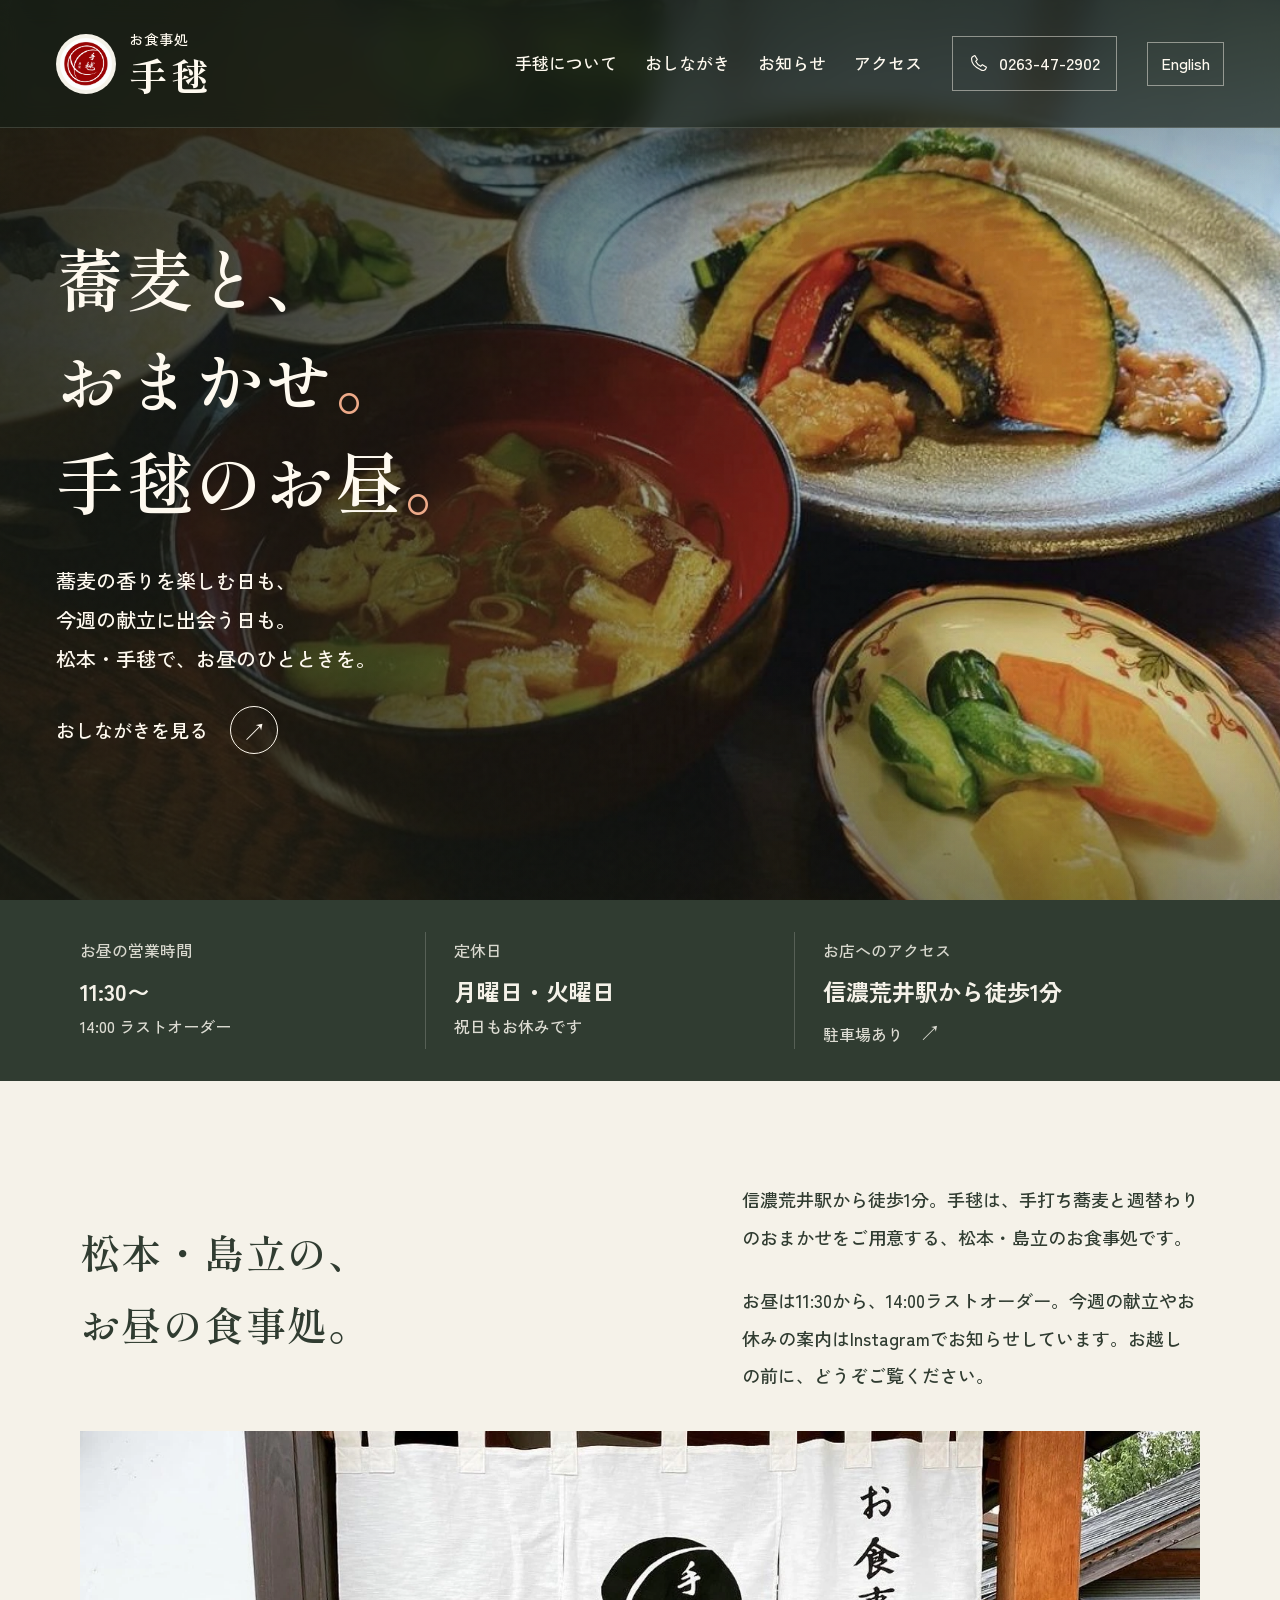
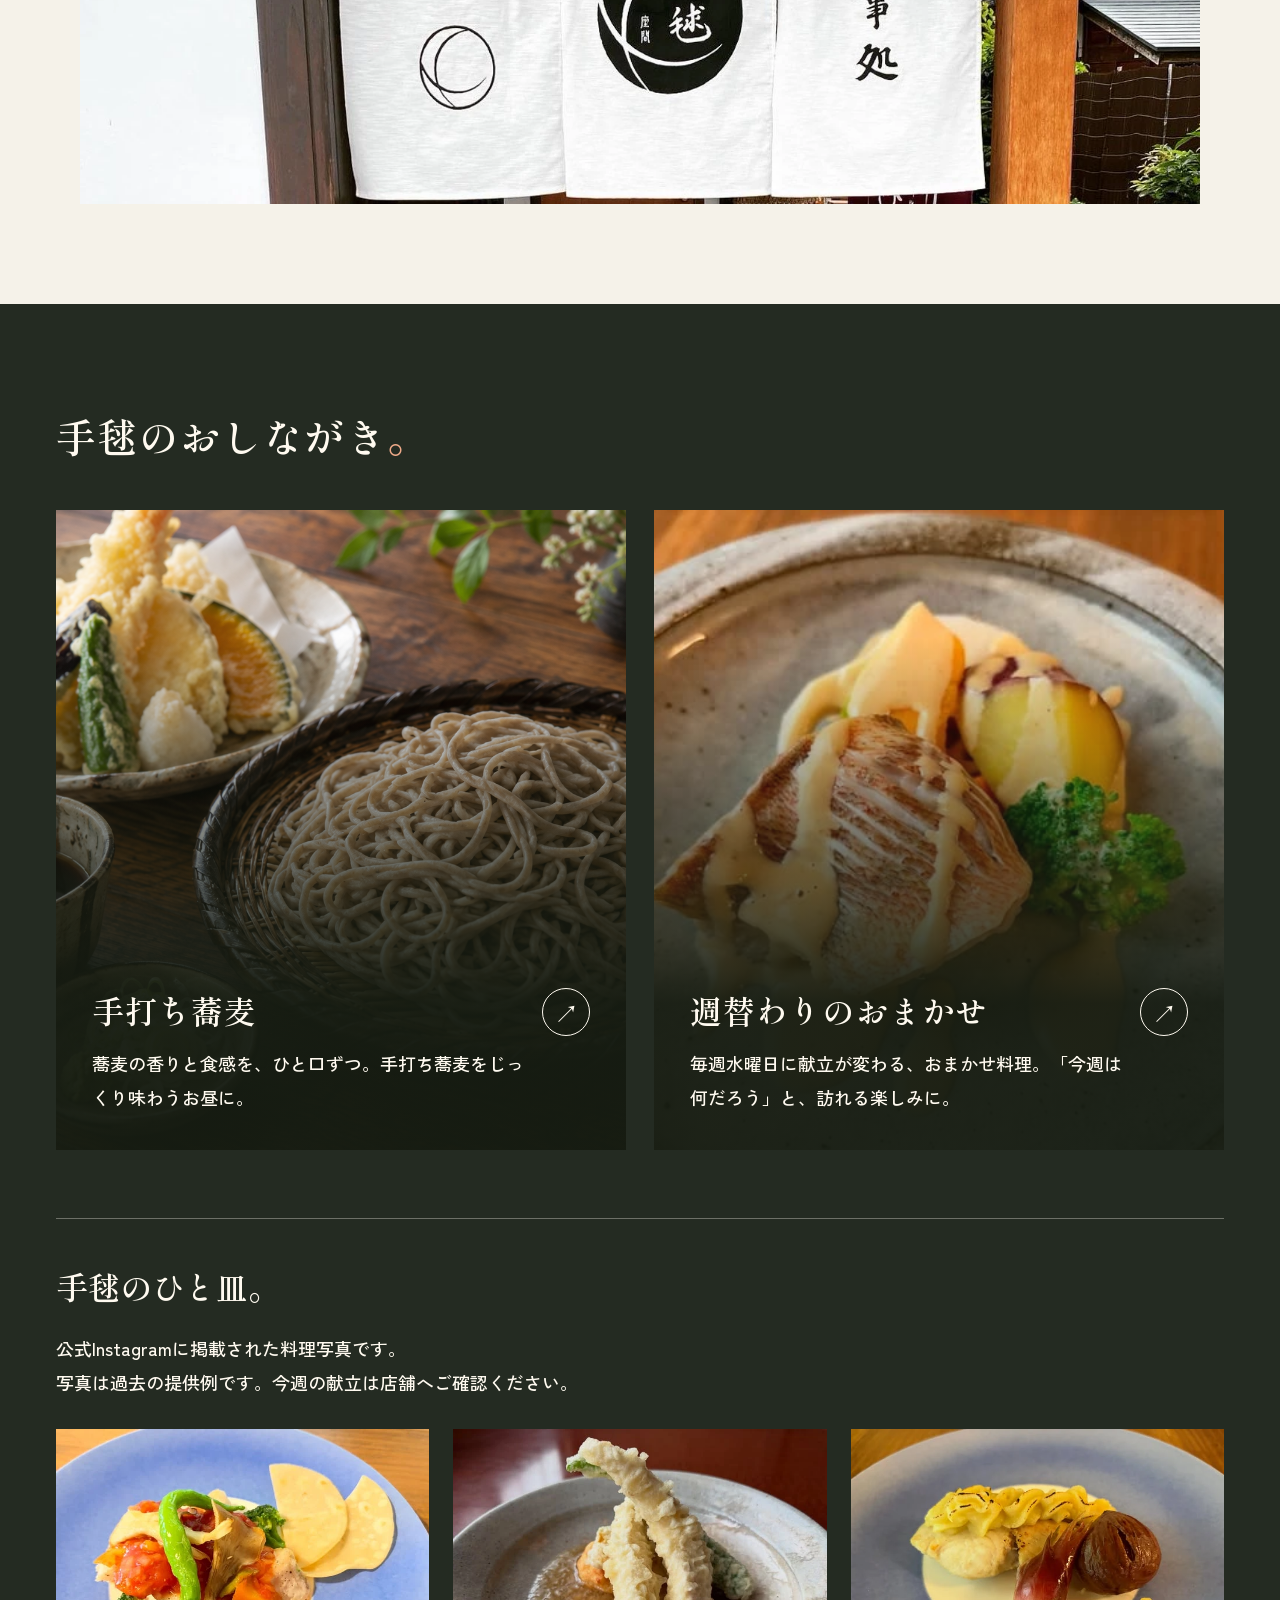
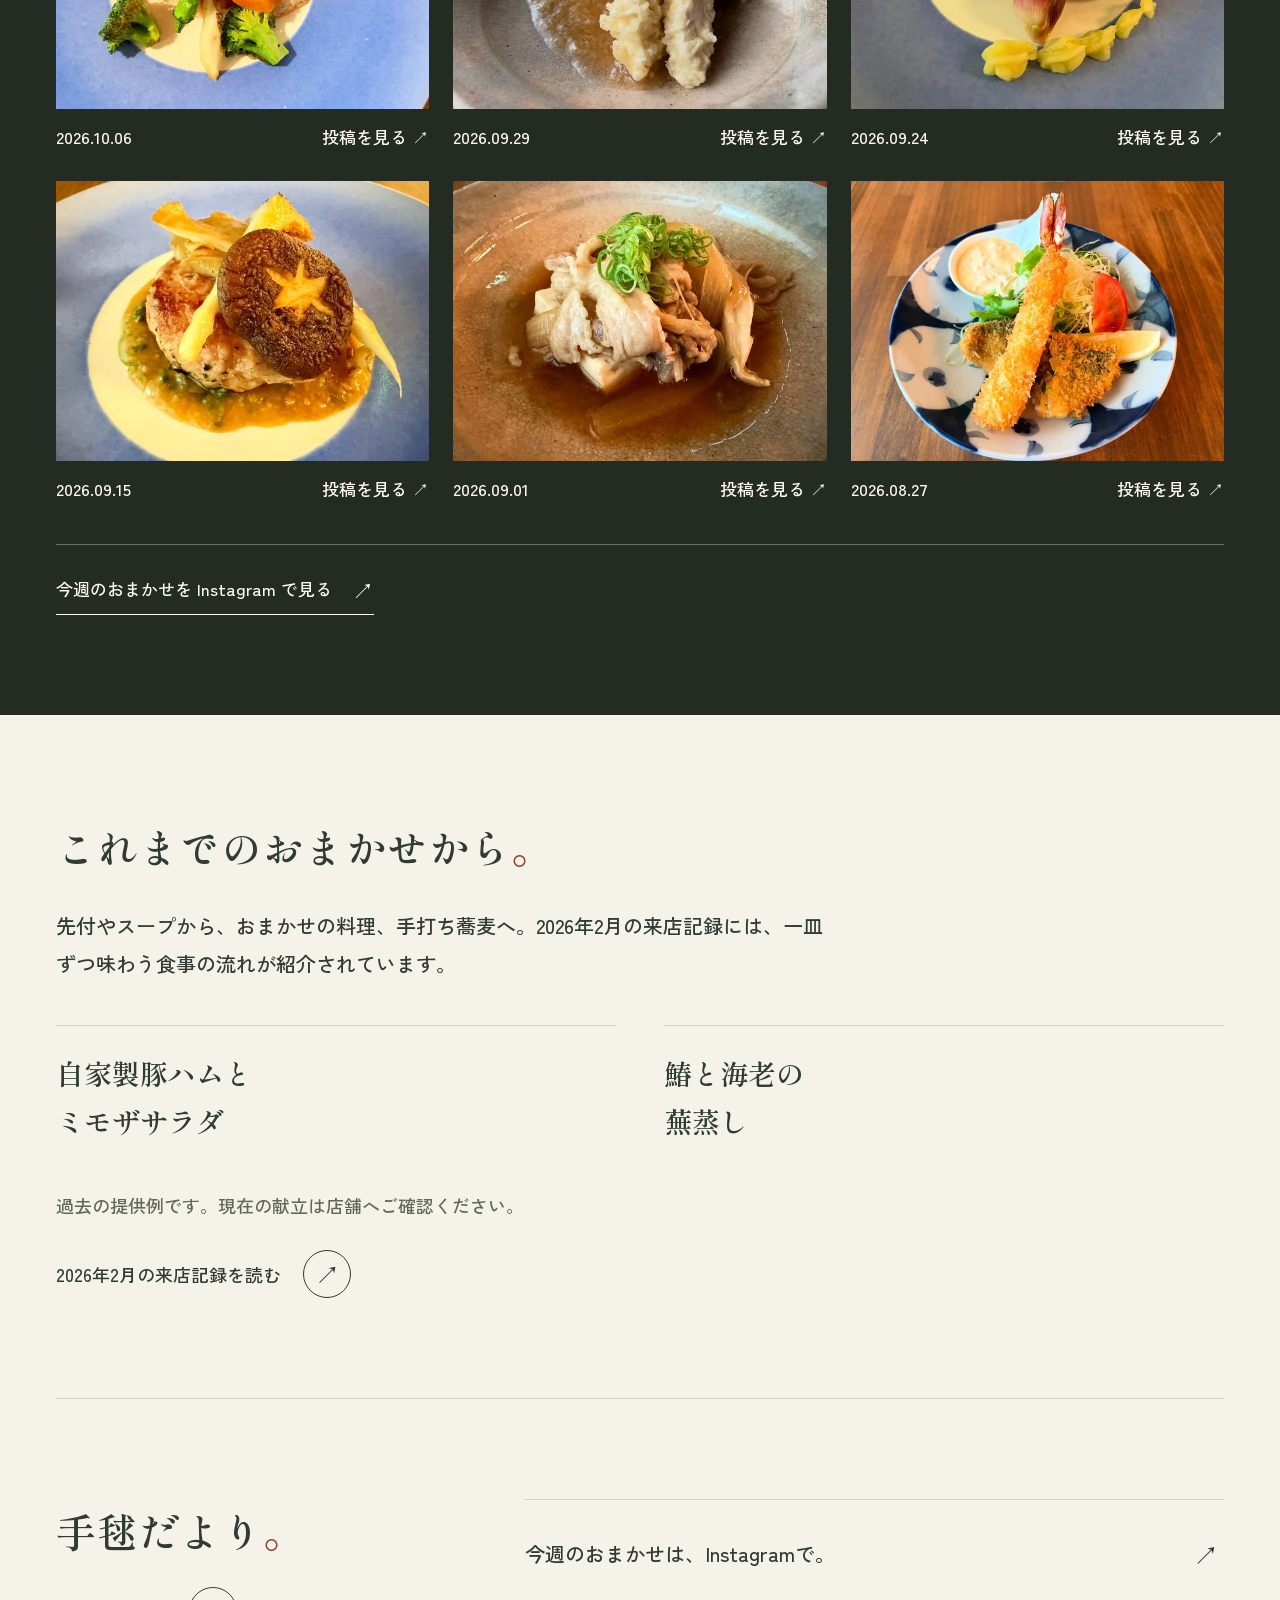
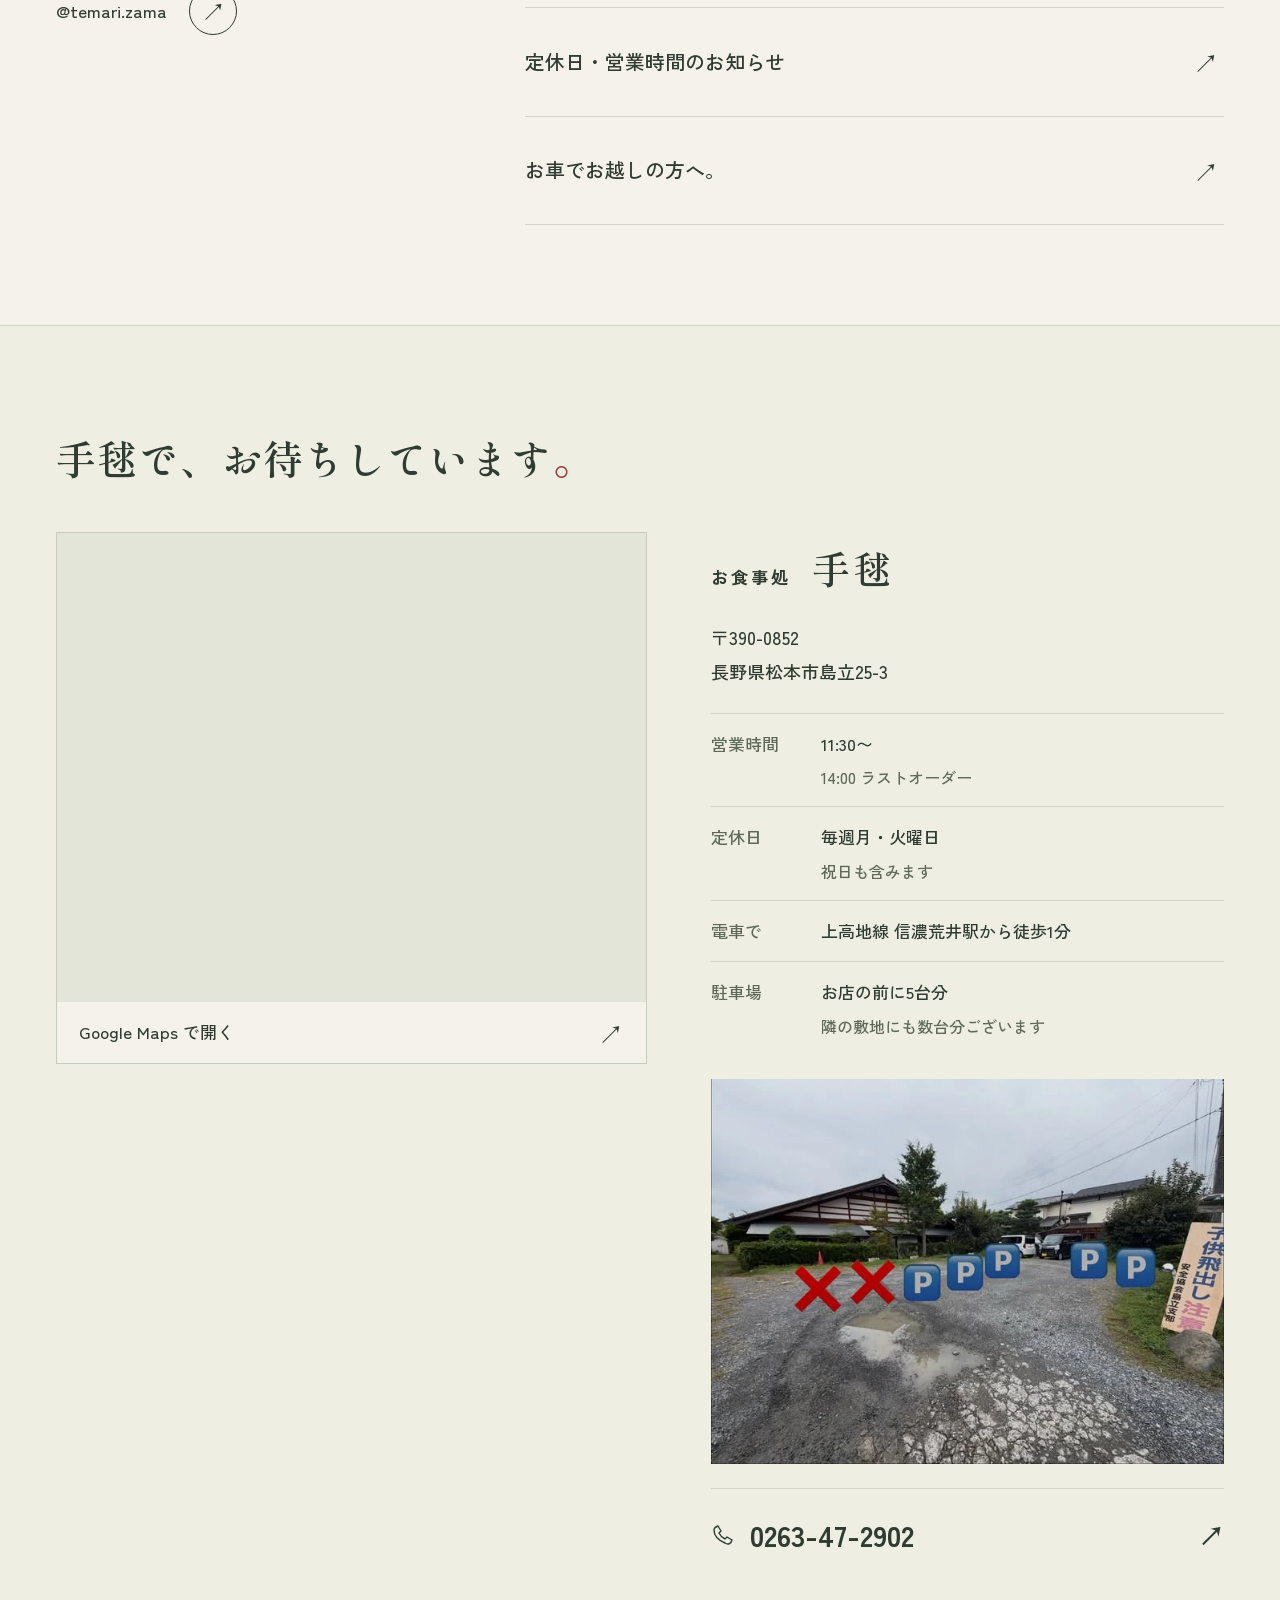
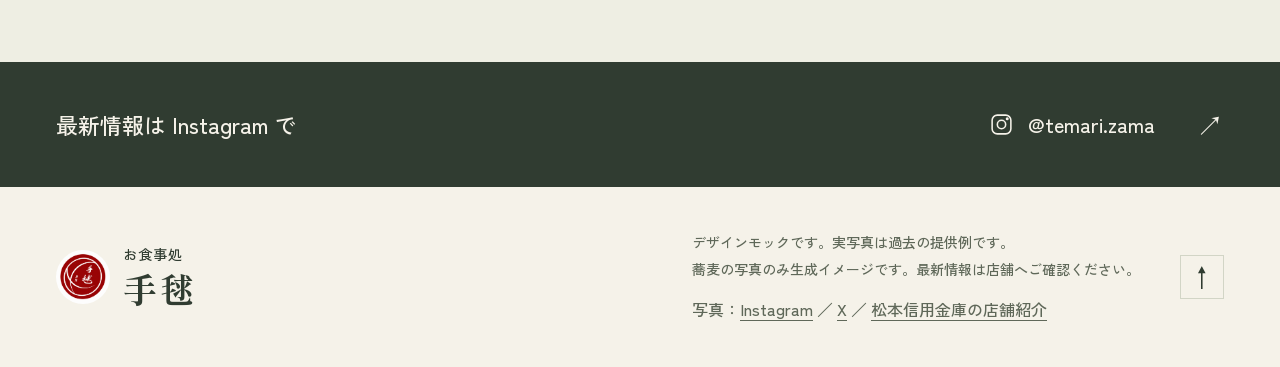
==== commit dc785899: "Keep map size stable alongside parking photo" ====
--- a/photo-background.html
+++ b/photo-background.html
@@ -11,7 +11,7 @@
   <link rel="preconnect" href="https://fonts.gstatic.com" crossorigin>
   <link href="https://fonts.googleapis.com/css2?family=Shippori+Mincho:wght@500;600;700&family=Zen+Kaku+Gothic+New:wght@400;500;700&display=swap" rel="stylesheet">
   <link rel="preload" as="image" href="assets/real-photos/lunch.webp">
-  <link rel="stylesheet" href="styles.css?v=20261009-photos">
+  <link rel="stylesheet" href="styles.css?v=20261009-photos-2">
   <link rel="stylesheet" href="photo-background.css?v=20261009-photos">
   <script src="script.js?v=20261009-photos" defer></script>
 </head>
--- a/styles.css
+++ b/styles.css
@@ -101,7 +101,7 @@
 .news-arrow { margin-left: auto; font-size: 26px; margin-right: 5px; flex-shrink: 0; }
 .access-section { background: #eeeee3; border-top: 1px solid var(--line); }
 .access-grid { display: grid; grid-template-columns: 1.15fr 1fr; gap: 64px; align-items: stretch; }
-.map-frame { border: 1px solid #c7ccbc; position: relative; min-height: 530px; background: #e2e5d8; padding-bottom: 60px; }
+.map-frame { border: 1px solid #c7ccbc; position: relative; min-height: 530px; background: #e2e5d8; padding-bottom: 60px; align-self: start; }
 .map-frame iframe { border: 0; width: 100%; height: 100%; display: block; min-height: 470px; filter: none; }
 .map-link { position: absolute; bottom: 0; height: 61px; left: 0; right: 0; display: flex; align-items: center; justify-content: space-between; padding-inline: 22px; font-size: 17px; background: var(--paper); }
 .map-link span { font-size: 26px; }
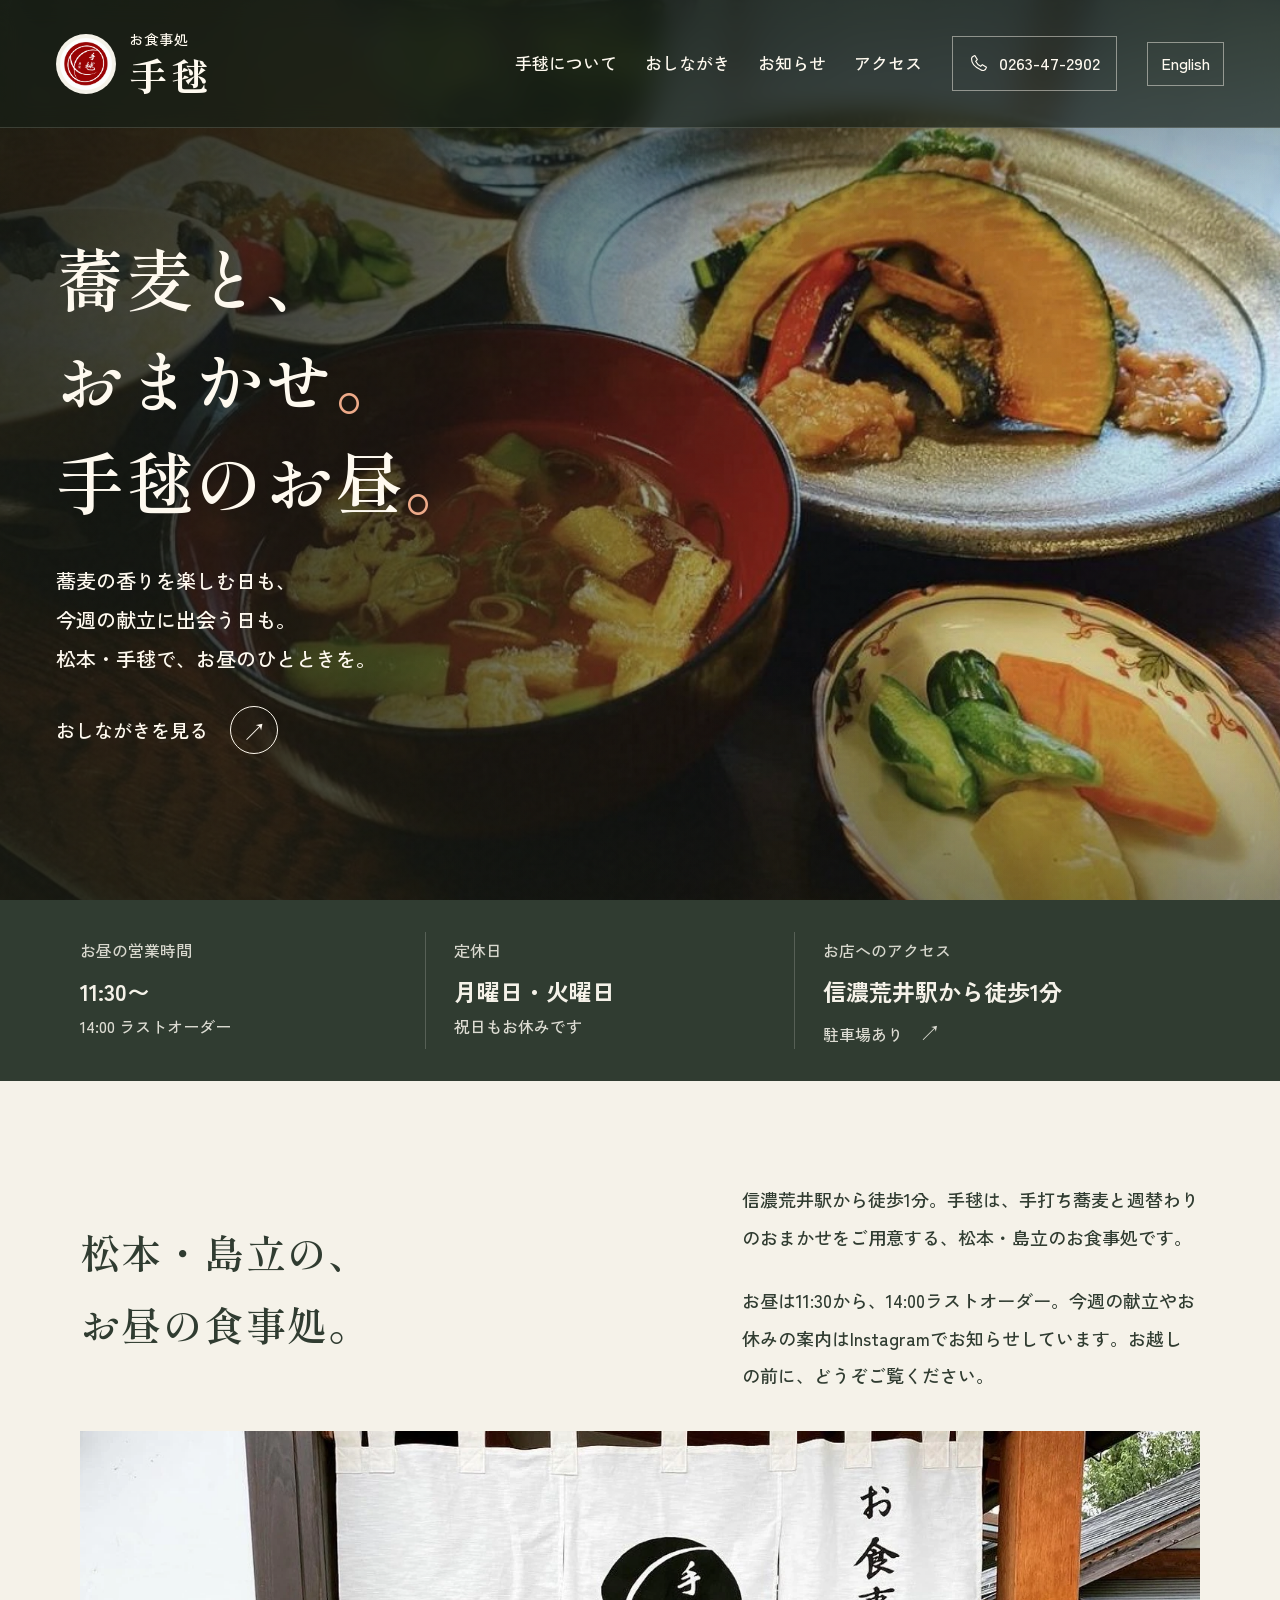
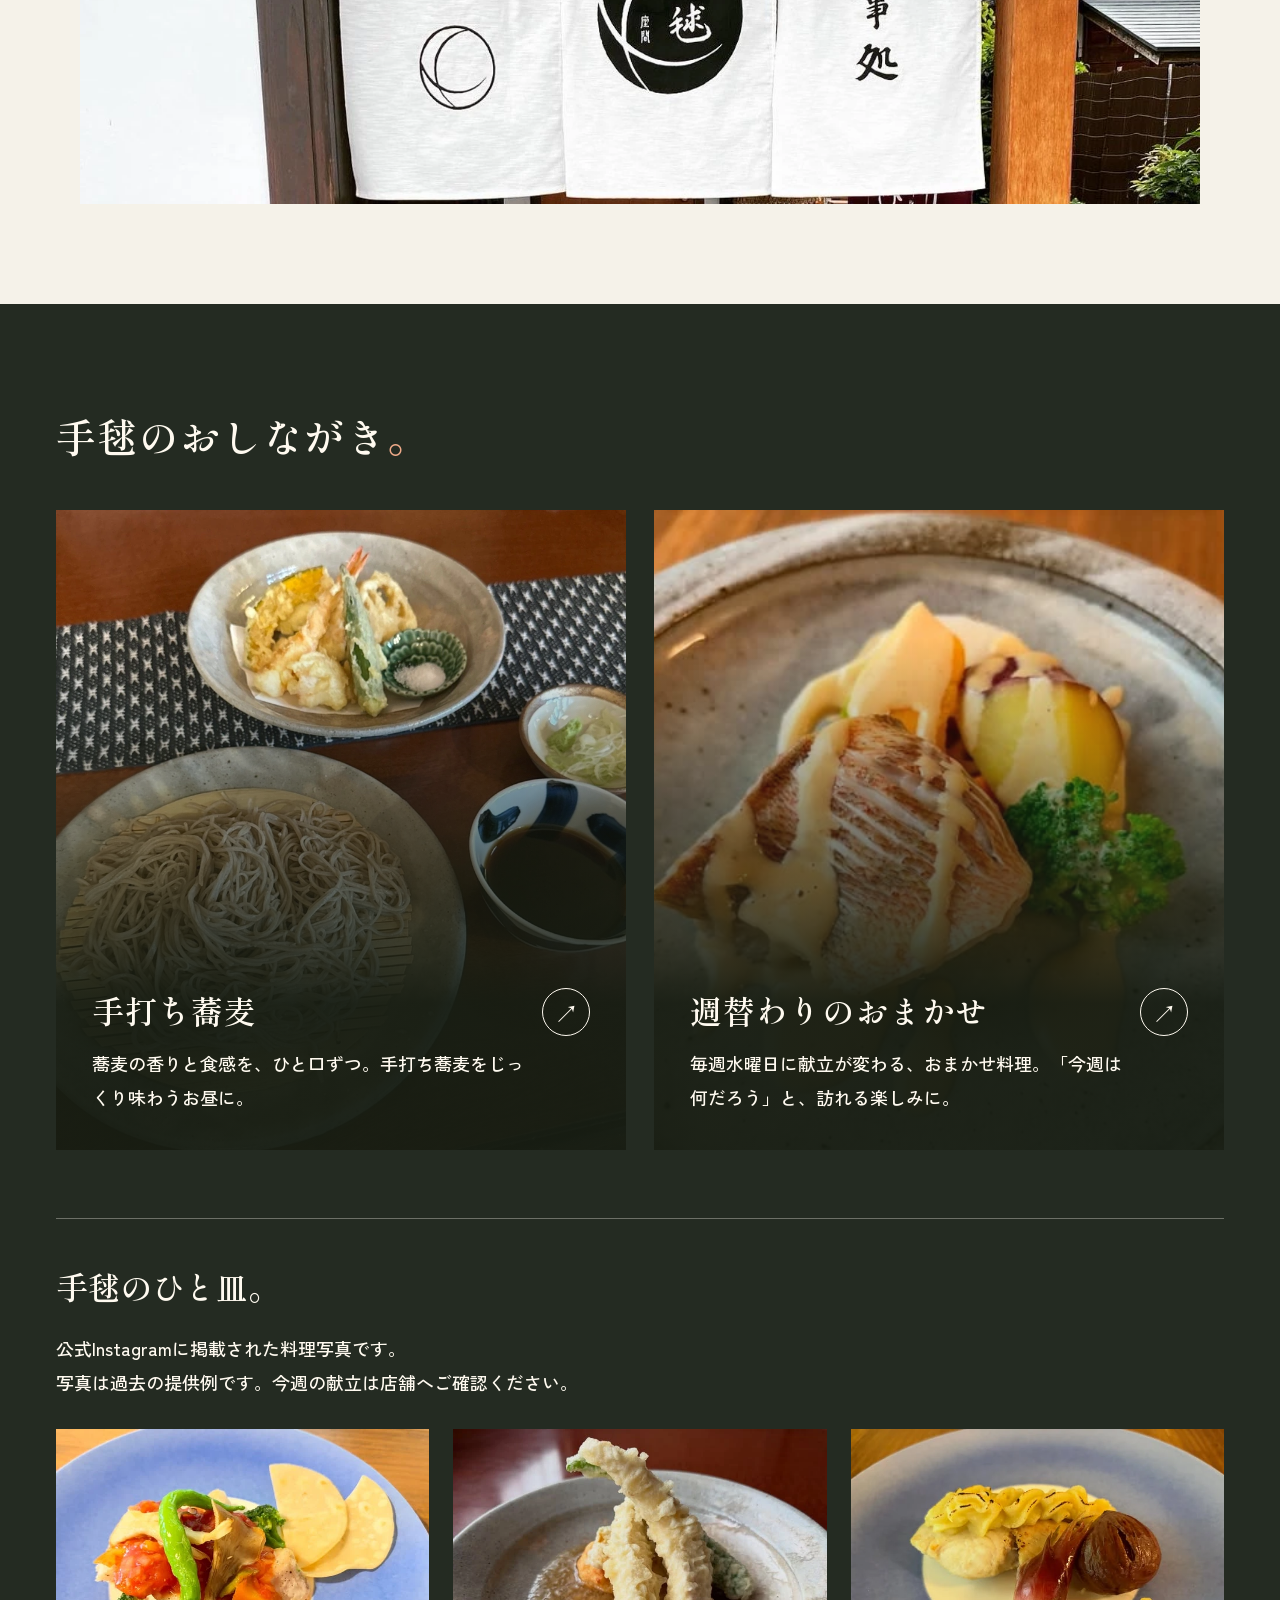
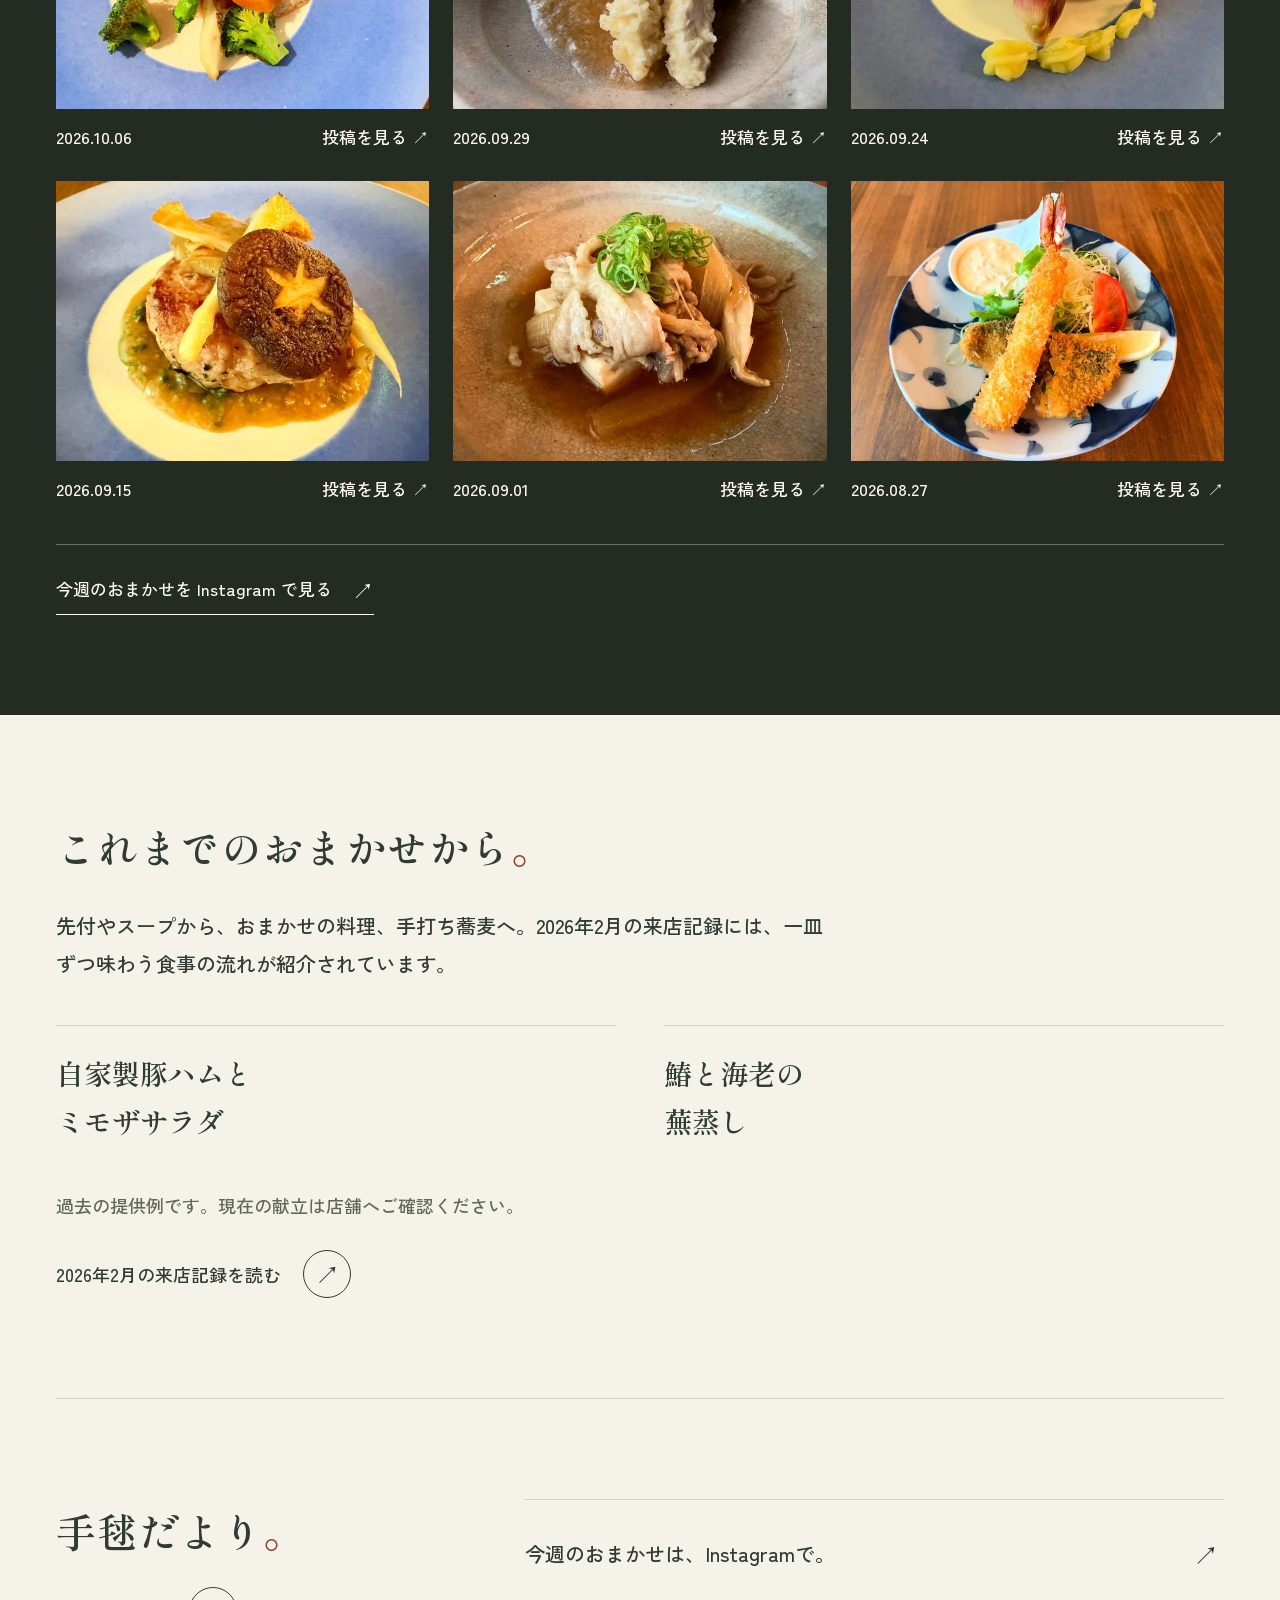
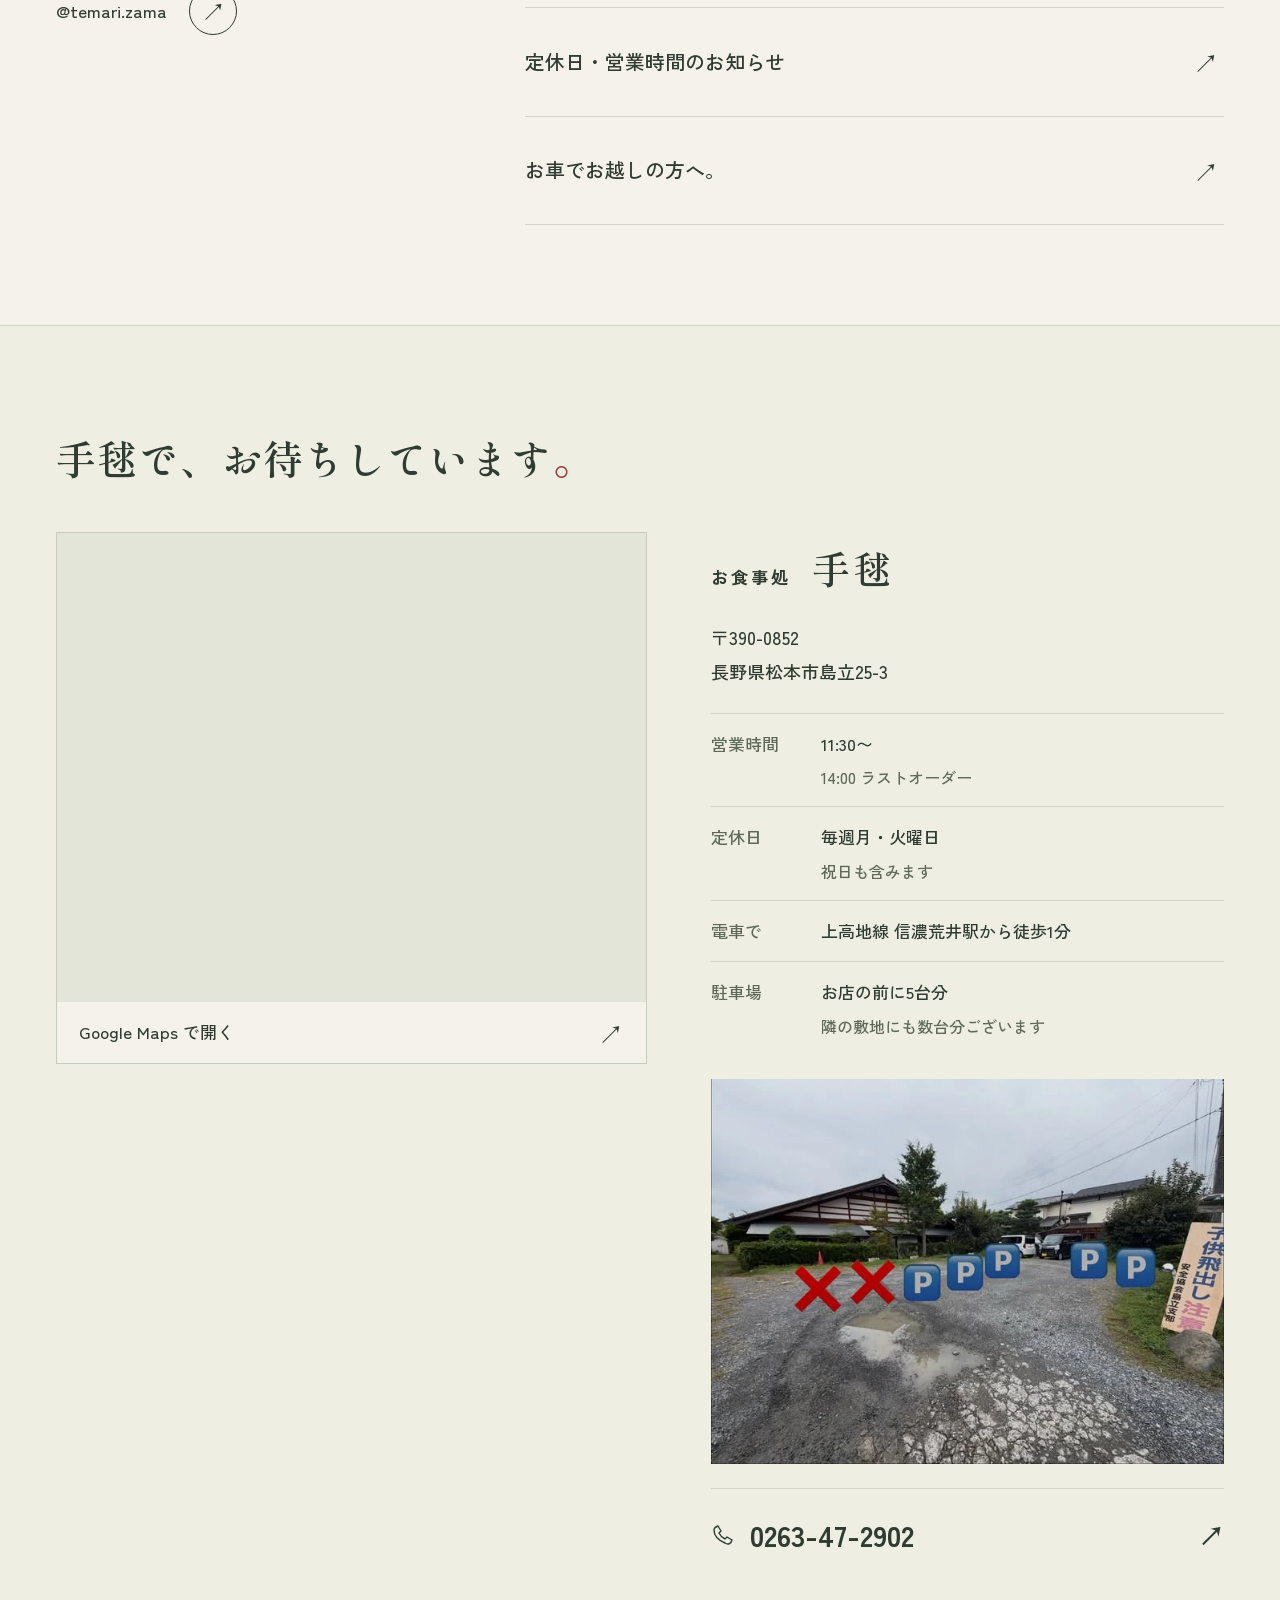
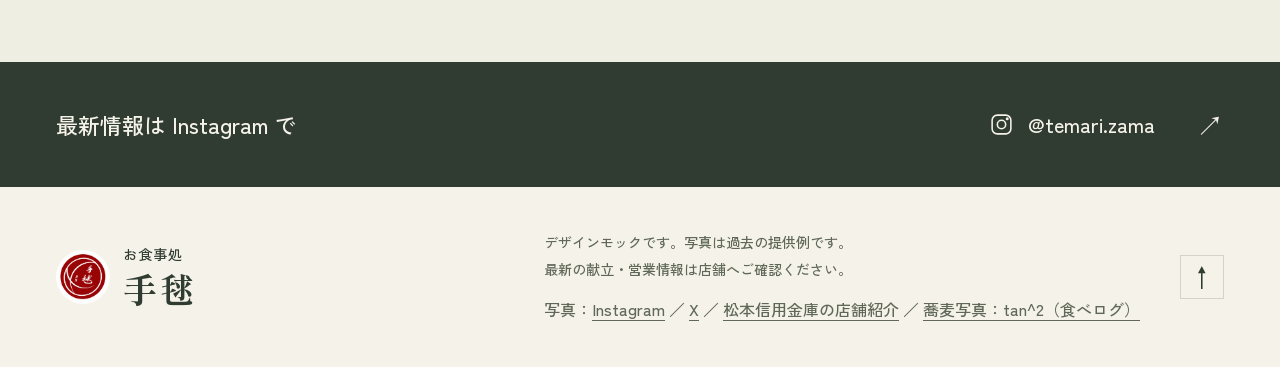
==== commit a3fba20b: "Replace remaining generated photo with actual Temari soba" ====
--- a/photo-background.html
+++ b/photo-background.html
@@ -13,7 +13,7 @@
   <link rel="preload" as="image" href="assets/real-photos/lunch.webp">
   <link rel="stylesheet" href="styles.css?v=20261009-photos-2">
   <link rel="stylesheet" href="photo-background.css?v=20261009-photos">
-  <script src="script.js?v=20261009-photos" defer></script>
+  <script src="script.js?v=20261009-real-photos" defer></script>
 </head>
 <body class="photo-variant">
   <a class="skip-link" href="#main" data-i18n="skip">本文へ移動</a>
@@ -64,7 +64,7 @@
       <div class="page-width">
         <div class="section-top reveal"><div><h2 id="menu-title" data-i18n="menu.title">手毬のおしながき<span class="red-stop">。</span></h2></div></div>
         <div class="menu-grid">
-          <article class="menu-card reveal"><button class="menu-image-button" type="button" data-detail="soba" aria-label="手打ち蕎麦について見る" data-i18n-aria="aria.sobaImage"><img src="assets/soba-hero.png" alt="モック用の生成画像：ざる蕎麦と天ぷら" data-i18n-alt="image.soba" width="1536" height="1024" loading="lazy"></button><div class="menu-card-body"><div><h3 data-i18n="menu.soba">手打ち蕎麦</h3><p data-i18n="menu.sobaDescription">蕎麦の香りと食感を、ひと口ずつ。手打ち蕎麦をじっくり味わうお昼に。</p></div><button class="round-arrow" type="button" data-detail="soba" aria-label="手打ち蕎麦の詳細を開く" data-i18n-aria="aria.sobaDetail">↗</button></div></article>
+          <article class="menu-card reveal"><button class="menu-image-button" type="button" data-detail="soba" aria-label="手打ち蕎麦について見る" data-i18n-aria="aria.sobaImage"><img src="assets/real-photos/soba-2024-07.webp" alt="手毬で提供されたざる蕎麦と天ぷら（2024年7月の訪問写真）" data-i18n-alt="image.soba" width="1024" height="1024" loading="lazy"></button><div class="menu-card-body"><div><h3 data-i18n="menu.soba">手打ち蕎麦</h3><p data-i18n="menu.sobaDescription">蕎麦の香りと食感を、ひと口ずつ。手打ち蕎麦をじっくり味わうお昼に。</p></div><button class="round-arrow" type="button" data-detail="soba" aria-label="手打ち蕎麦の詳細を開く" data-i18n-aria="aria.sobaDetail">↗</button></div></article>
           <article class="menu-card reveal"><button class="menu-image-button" type="button" data-detail="seasonal" aria-label="週替わりのおまかせについて見る" data-i18n-aria="aria.seasonalImage"><img src="assets/real-photos/dish-2026-09-08.webp" alt="陶器の皿に盛られた料理と野菜" data-i18n-alt="image.seasonal" width="640" height="480" loading="lazy"></button><div class="menu-card-body"><div><h3 data-i18n="menu.seasonal">週替わりのおまかせ</h3><p data-i18n="menu.changes">毎週水曜日に献立が変わる、おまかせ料理。「今週は何だろう」と、訪れる楽しみに。</p></div><button class="round-arrow" type="button" data-detail="seasonal" aria-label="週替わりのおまかせの詳細を開く" data-i18n-aria="aria.seasonalDetail">↗</button></div></article>
         </div>
 
@@ -117,7 +117,7 @@
     <section class="instagram-strip" aria-label="Instagramで最新情報を見る" data-i18n-aria="aria.instagram"><div class="page-width"><span class="instagram-heading" data-i18n="instagram.title">最新情報は Instagram で</span><a href="https://www.instagram.com/temari.zama/" target="_blank" rel="noopener noreferrer"><svg viewBox="0 0 24 24" aria-hidden="true"><rect x="3" y="3" width="18" height="18" rx="5"/><circle cx="12" cy="12" r="4"/><circle cx="17.5" cy="6.5" r=".7"/></svg><span>@temari.zama</span><span aria-hidden="true">↗</span></a></div></section>
   </main>
 
-  <footer class="site-footer page-width"><a class="brand footer-brand" href="#top" aria-label="ページの先頭へ" data-i18n-aria="aria.top"><img src="assets/temari-logo.png" width="50" height="50" alt=""><span class="brand-type"><span class="brand-small" data-i18n="brand.kicker">お食事処</span><span class="brand-name" data-i18n="brand.name">手毬</span></span></a><div class="footer-note"><p data-i18n="footer.note">デザインモックです。実写真は過去の提供例です。<br>蕎麦の写真のみ生成イメージです。最新情報は店舗へご確認ください。</p><p class="photo-credits"><span data-i18n="footer.photos">写真：</span><a href="https://www.instagram.com/temari.zama/" target="_blank" rel="noopener noreferrer">Instagram</a> ／ <a href="https://x.com/qif5amQObpr14Ug" target="_blank" rel="noopener noreferrer">X</a> ／ <a href="https://support.m-shinkin.com/otoku/2021/08/690.php" target="_blank" rel="noopener noreferrer" data-i18n="footer.bank">松本信用金庫の店舗紹介</a></p></div><a class="back-top" href="#top" aria-label="ページの先頭へ" data-i18n-aria="aria.top">↑</a></footer>
+  <footer class="site-footer page-width"><a class="brand footer-brand" href="#top" aria-label="ページの先頭へ" data-i18n-aria="aria.top"><img src="assets/temari-logo.png" width="50" height="50" alt=""><span class="brand-type"><span class="brand-small" data-i18n="brand.kicker">お食事処</span><span class="brand-name" data-i18n="brand.name">手毬</span></span></a><div class="footer-note"><p data-i18n="footer.note">デザインモックです。写真は過去の提供例です。<br>最新の献立・営業情報は店舗へご確認ください。</p><p class="photo-credits"><span data-i18n="footer.photos">写真：</span><a href="https://www.instagram.com/temari.zama/" target="_blank" rel="noopener noreferrer">Instagram</a> ／ <a href="https://x.com/qif5amQObpr14Ug" target="_blank" rel="noopener noreferrer">X</a> ／ <a href="https://support.m-shinkin.com/otoku/2021/08/690.php" target="_blank" rel="noopener noreferrer" data-i18n="footer.bank">松本信用金庫の店舗紹介</a> ／ <a href="https://tabelog.com/nagano/A2002/A200201/20025271/dtlrvwlst/B453116380/" target="_blank" rel="noopener noreferrer" data-i18n="footer.sobaSource">蕎麦写真：tan^2（食べログ）</a></p></div><a class="back-top" href="#top" aria-label="ページの先頭へ" data-i18n-aria="aria.top">↑</a></footer>
 
   <div class="mobile-contact"><a href="#access" data-i18n="contact.map">地図・アクセス <span aria-hidden="true">↗</span></a><a href="tel:0263472902" data-i18n="contact.call">電話で問い合わせ <span aria-hidden="true">↗</span></a></div>
 
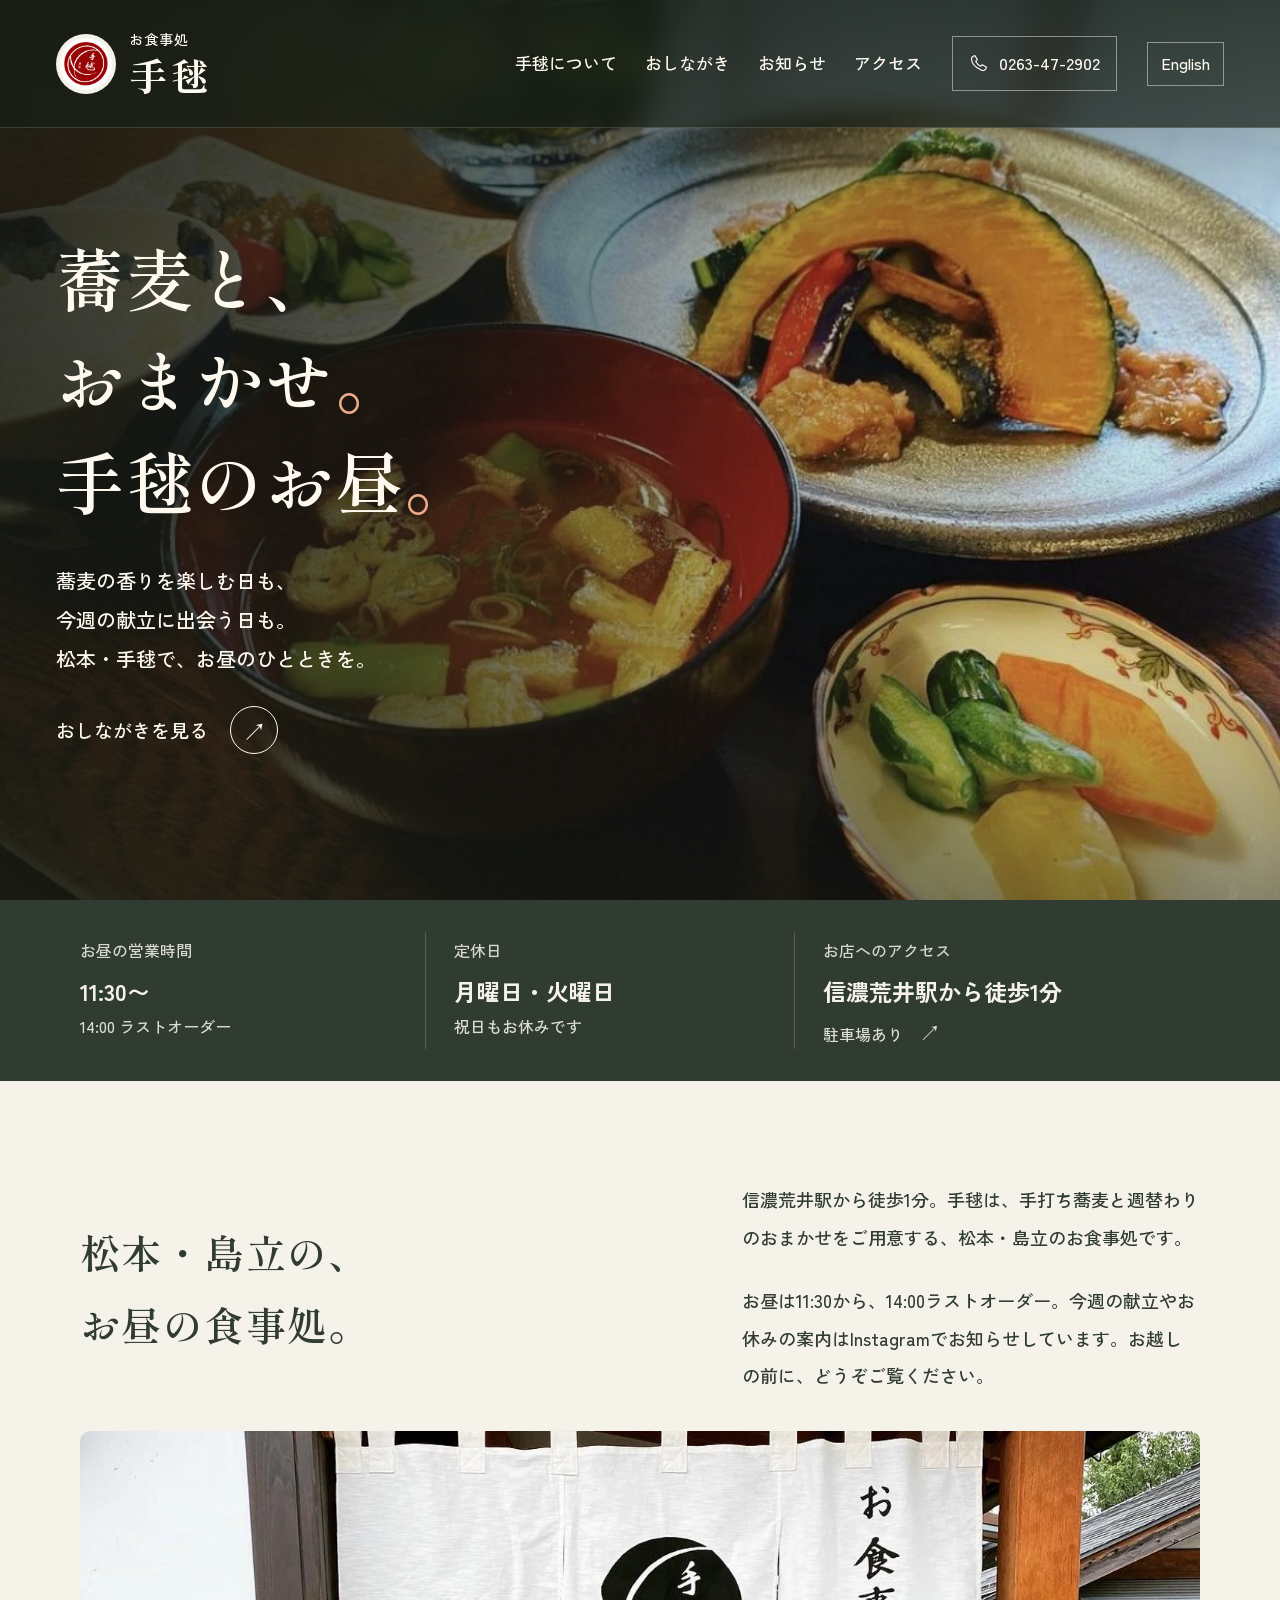
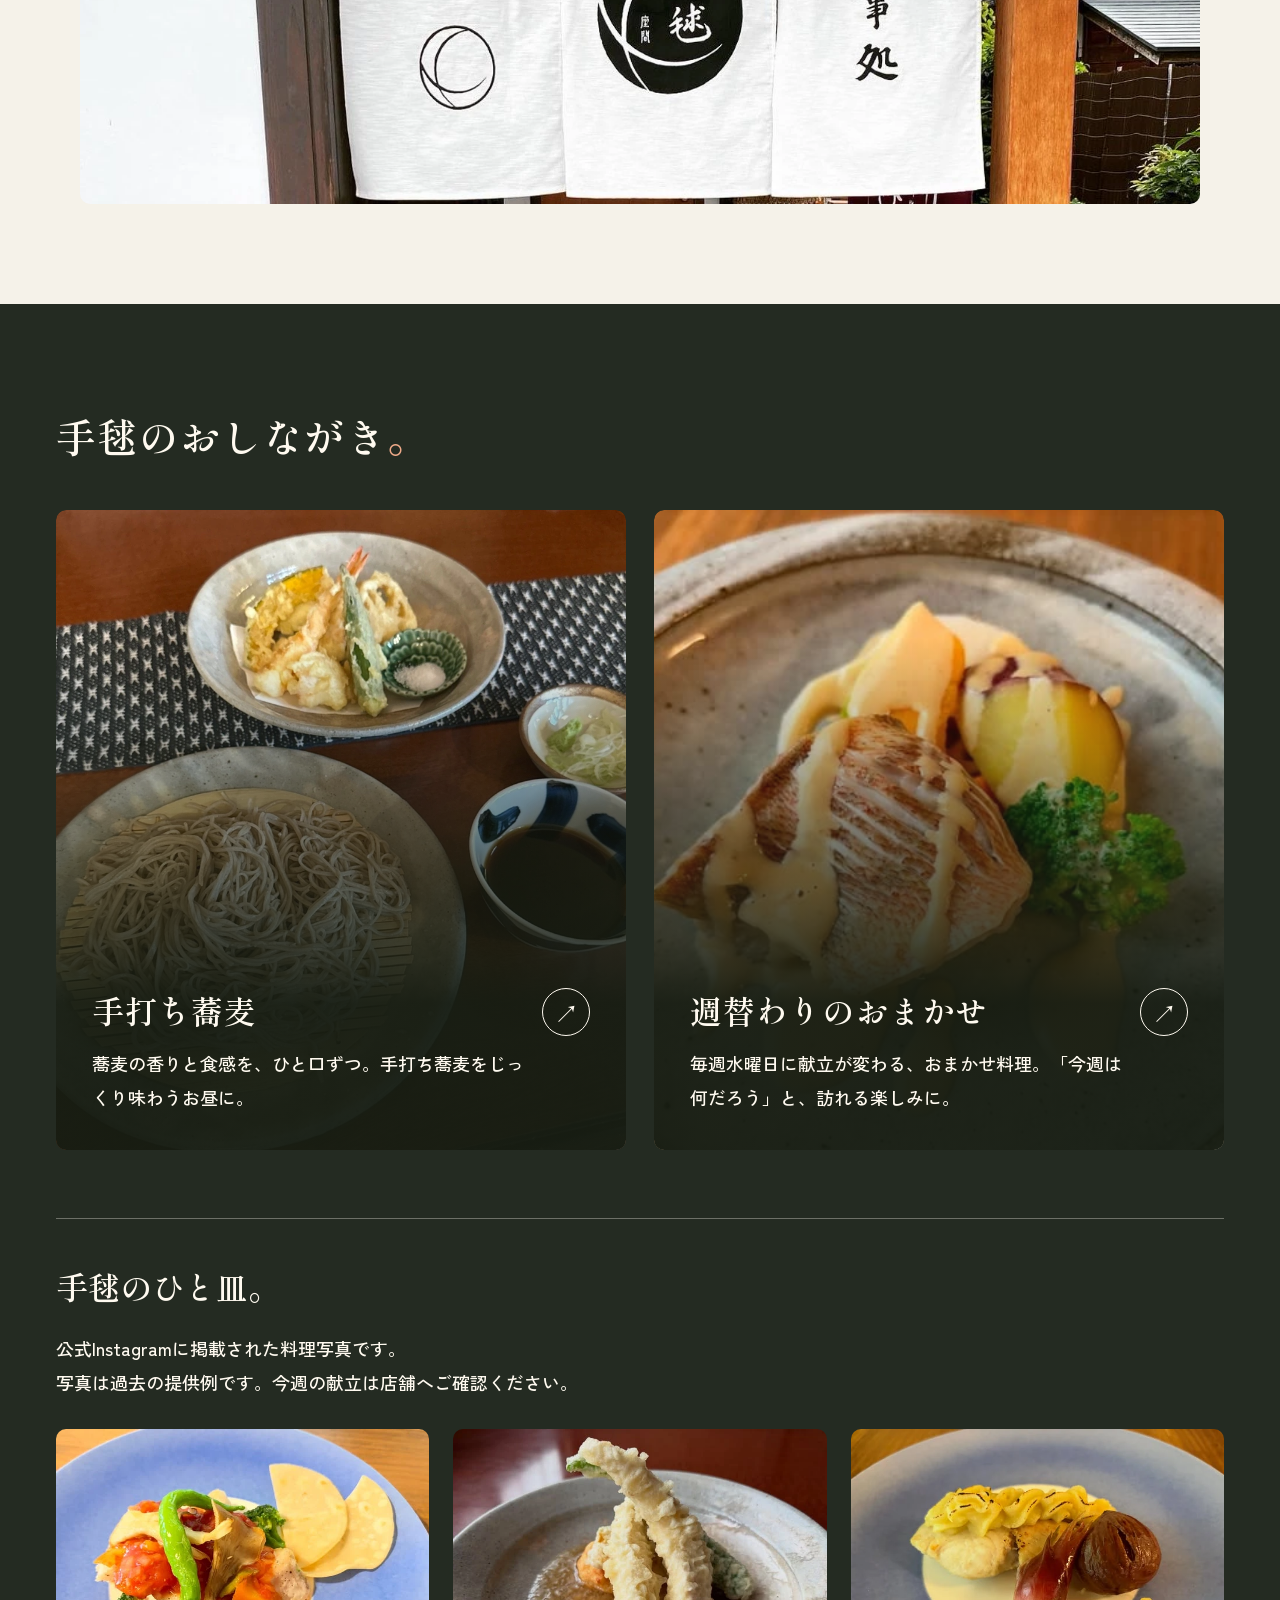
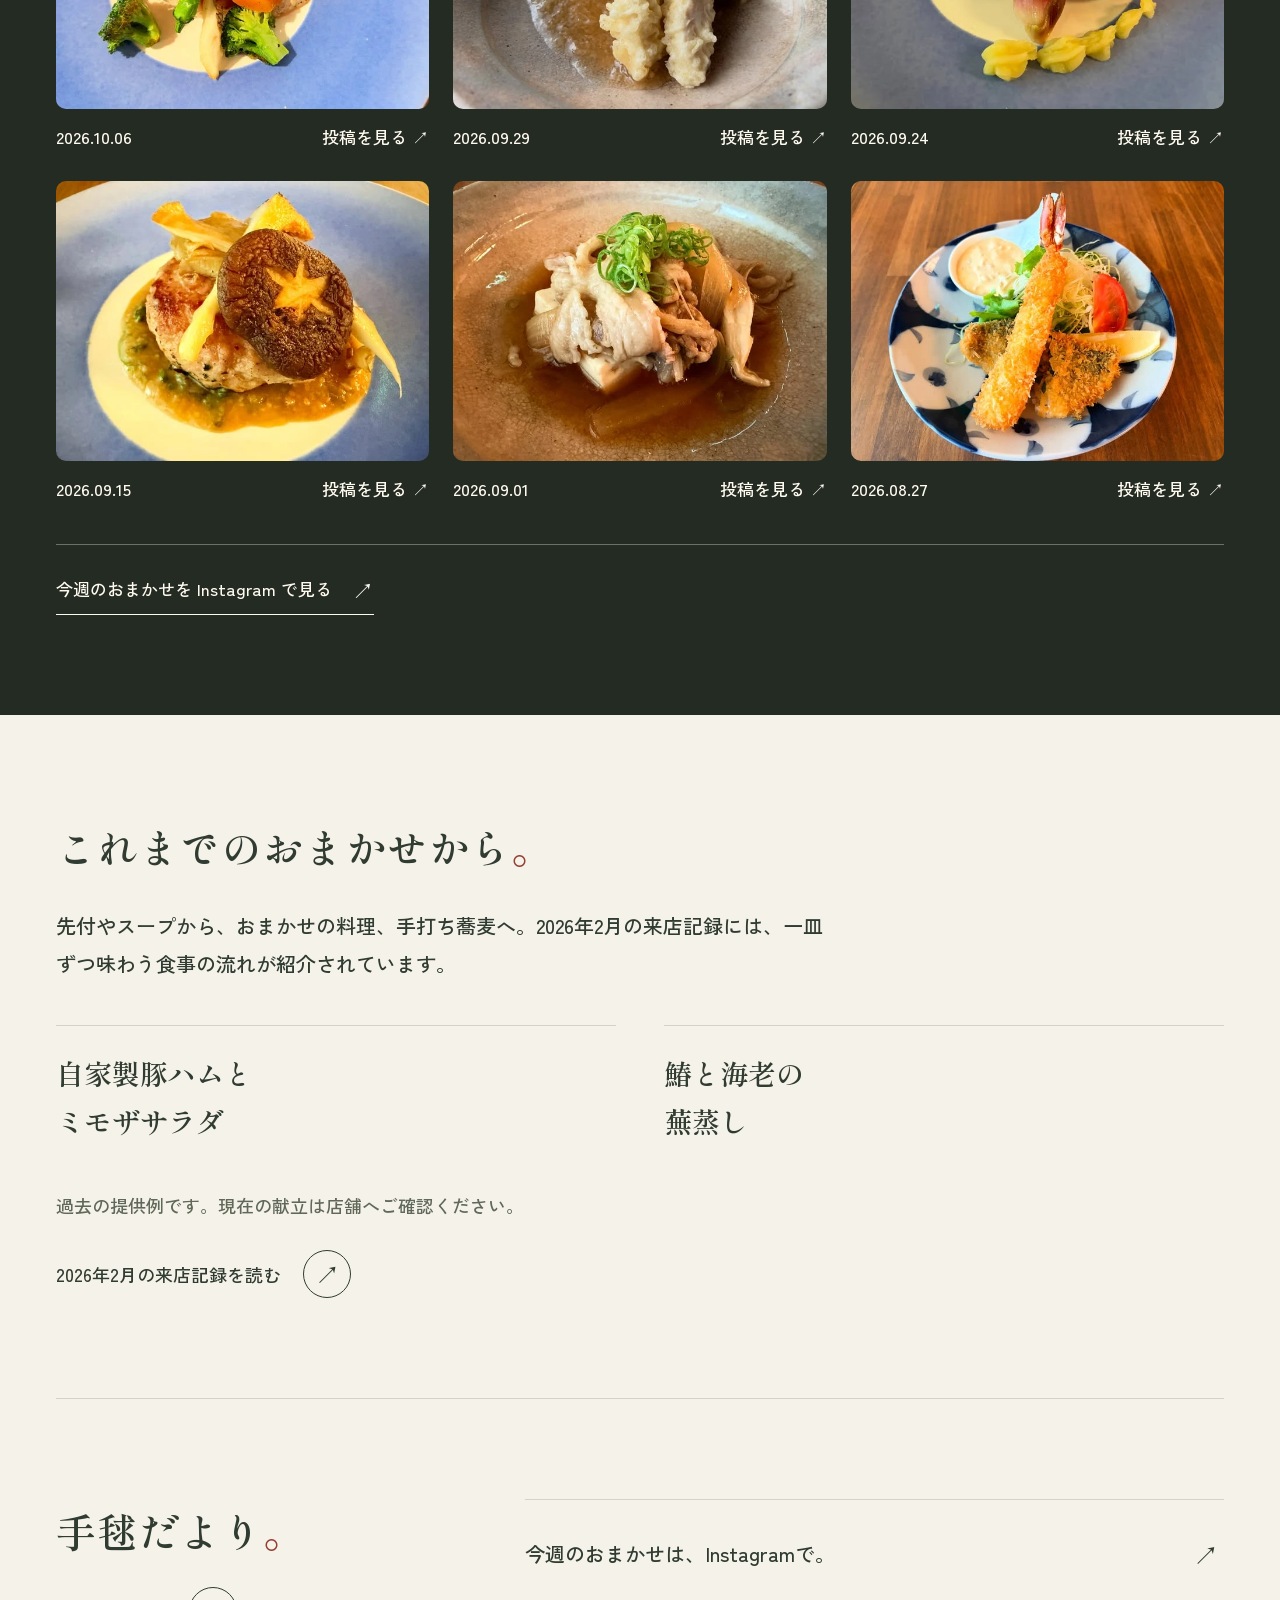
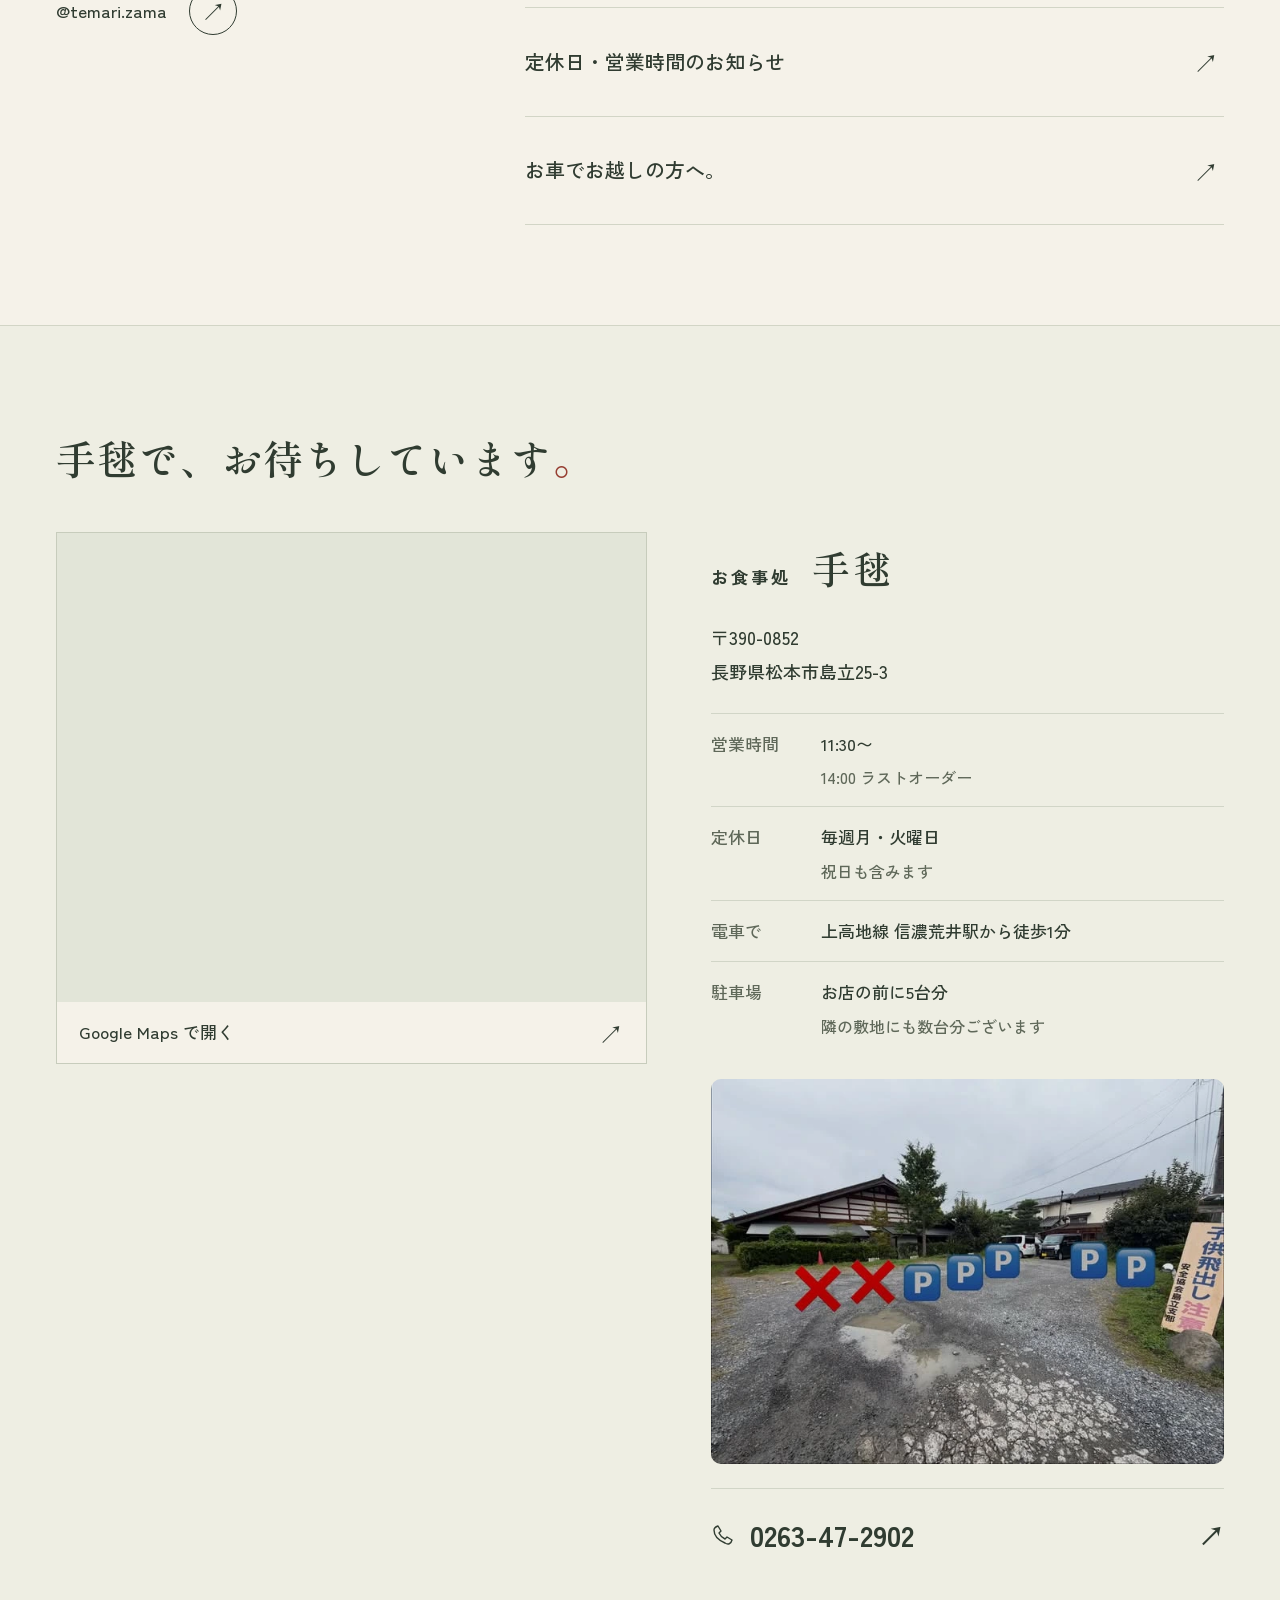
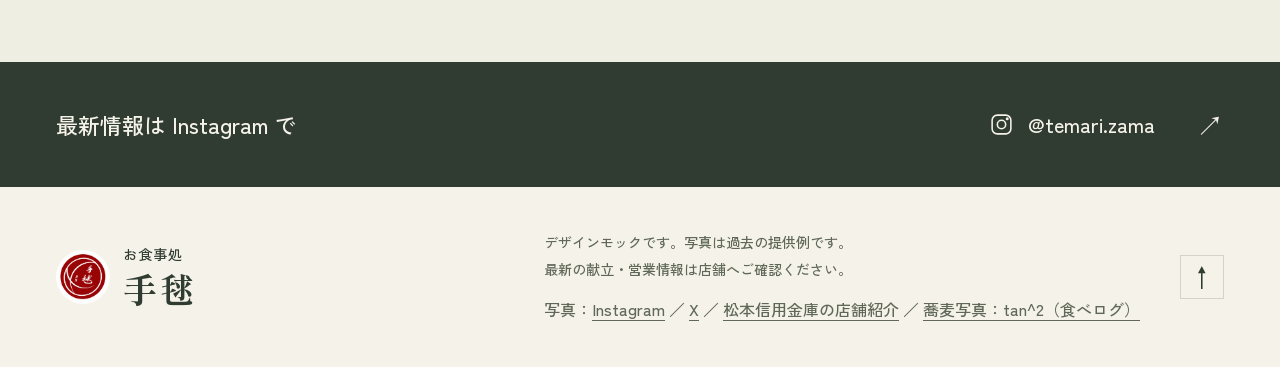
==== commit f294375b: "Add subtle rounded corners to restaurant photographs" ====
--- a/photo-background.html
+++ b/photo-background.html
@@ -11,8 +11,8 @@
   <link rel="preconnect" href="https://fonts.gstatic.com" crossorigin>
   <link href="https://fonts.googleapis.com/css2?family=Shippori+Mincho:wght@500;600;700&family=Zen+Kaku+Gothic+New:wght@400;500;700&display=swap" rel="stylesheet">
   <link rel="preload" as="image" href="assets/real-photos/lunch.webp">
-  <link rel="stylesheet" href="styles.css?v=20261009-photos-2">
-  <link rel="stylesheet" href="photo-background.css?v=20261009-photos">
+  <link rel="stylesheet" href="styles.css?v=20261009-rounded">
+  <link rel="stylesheet" href="photo-background.css?v=20261009-rounded">
   <script src="script.js?v=20261009-real-photos" defer></script>
 </head>
 <body class="photo-variant">
--- a/styles.css
+++ b/styles.css
@@ -5,6 +5,7 @@
   --muted: #5f6859;
   --red: #963e32;
   --line: #d2d5c6;
+  --photo-radius: 10px;
   --serif: 'Shippori Mincho', 'Hiragino Mincho ProN', 'Yu Mincho', serif;
   --sans: 'Zen Kaku Gothic New', 'Hiragino Kaku Gothic ProN', 'Yu Gothic', sans-serif;
 }
@@ -49,7 +50,7 @@
 .text-button { display: inline-flex; gap: 22px; align-items: center; font-size: 17px; font-weight: 500; margin-top: 28px; }
 .round-arrow { width: 48px; height: 48px; border-radius: 50%; border: 1px solid var(--ink); display: inline-flex; align-items: center; justify-content: center; font-family: var(--sans); font-size: 25px; line-height: 1; flex-shrink: 0; transition: background .25s, color .25s, transform .25s; }
 .text-button:hover .round-arrow, .round-arrow:hover { background: var(--ink); color: var(--paper); transform: rotate(12deg); }
-.hero-visual { overflow: hidden; height: 620px; border-radius: 2px 2px 64px 2px; animation: fade-in 1.1s both; background: #85705b; }
+.hero-visual { overflow: hidden; height: 620px; border-radius: var(--photo-radius); animation: fade-in 1.1s both; background: #85705b; }
 .hero-image { width: 100%; height: 100%; object-fit: cover; object-position: 55% center; transform: scale(1.06); transition: transform 1s; }
 .hero-visual:hover .hero-image { transform: scale(1.08); }
 .quick-info { margin-top: 18px; background: var(--ink); color: var(--paper); }
@@ -62,7 +63,7 @@
 .quick-info small { font-size: 16px; font-weight: 500; display: block; color: #f5f2e9e0; margin-top: 4px; }
 .quick-info small span { font-size: 22px; margin-left: 12px; }
 .about { display: grid; grid-template-columns: 1.25fr 1fr; column-gap: 90px; row-gap: 36px; align-items: center; padding-inline: 24px; }
-.about-photo { grid-column: 1 / -1; display: block; overflow: hidden; }
+.about-photo { grid-column: 1 / -1; display: block; overflow: hidden; border-radius: var(--photo-radius); }
 .about-photo img { width: 100%; height: auto; aspect-ratio: 3; object-fit: cover; }
 .about h2 { font-size: 40px; line-height: 1.8; letter-spacing: .035em; }
 .about-body { font-size: 18px; line-height: 2.1; }
@@ -71,7 +72,7 @@
 .section-top { margin-bottom: 42px; }
 .section-top h2, .news-title h2 { font-size: 40px; line-height: 1.6; letter-spacing: .035em; }
 .menu-grid { display: grid; grid-template-columns: 1fr 1fr; gap: 36px; }
-.menu-image-button { display: block; width: 100%; overflow: hidden; background: #c4b49a; }
+.menu-image-button { display: block; width: 100%; overflow: hidden; border-radius: var(--photo-radius); background: #c4b49a; }
 .menu-image-button img { width: 100%; height: auto; aspect-ratio: 1.48; object-fit: cover; transition: transform .6s; }
 .menu-image-button:hover img { transform: scale(1.045); }
 .menu-card-body { padding-top: 24px; display: flex; align-items: flex-start; justify-content: space-between; gap: 18px; }
@@ -87,11 +88,11 @@
 .gallery-intro { max-width: 760px; margin-block: 18px 30px; font-size: 18px; }
 .food-gallery-grid { display: grid; grid-template-columns: repeat(3, minmax(0, 1fr)); gap: 28px 24px; }
 .food-photo { display: block; min-width: 0; }
-.food-photo img { width: 100%; height: auto; aspect-ratio: 4 / 3; object-fit: cover; }
+.food-photo img { width: 100%; height: auto; aspect-ratio: 4 / 3; object-fit: cover; border-radius: var(--photo-radius); }
 .food-photo-caption { display: flex; justify-content: space-between; flex-wrap: wrap; gap: 6px 12px; margin-top: 12px; font-size: 17px; }
 .food-photo:hover .food-photo-caption { text-decoration: underline; text-underline-offset: 5px; }
 .parking-photo { display: block; margin-block: 20px 24px; }
-.parking-photo img { width: 100%; height: auto; }
+.parking-photo img { width: 100%; height: auto; border-radius: var(--photo-radius); }
 .news-section { display: grid; grid-template-columns: 1fr 1.8fr; gap: 80px; }
 .news-title .text-button { margin-top: 24px; }
 .news-list { border-top: 1px solid var(--line); }
@@ -243,7 +244,7 @@
   .hero-subtitle { font-size: 17px; line-height: 1.9; margin-top: 22px; }
   .text-button { font-size: 16px; gap: 18px; }
   .round-arrow { width: 44px; height: 44px; font-size: 23px; }
-  .hero-visual { height: 350px; border-bottom-right-radius: 45px; }
+  .hero-visual { height: 350px; }
   .hero-image { object-position: 50% center; }
   .quick-info { margin-top: 0; }
   .quick-info-inner { padding-block: 26px; grid-template-columns: 1fr; gap: 20px; }
--- a/photo-background.css
+++ b/photo-background.css
@@ -67,7 +67,7 @@
 .photo-variant .menu-section { background: #242b22; color: #fffaf0; }
 .photo-variant .menu-section .red-stop { color: #eeaa89; }
 .photo-variant .menu-grid { gap: 28px; }
-.photo-variant .menu-card { position: relative; isolation: isolate; display: flex; align-items: flex-end; min-height: 640px; overflow: hidden; }
+.photo-variant .menu-card { position: relative; isolation: isolate; display: flex; align-items: flex-end; min-height: 640px; overflow: hidden; border-radius: var(--photo-radius); }
 .photo-variant .menu-card:focus-within { outline: 2px solid #fffaf0; outline-offset: -6px; }
 .photo-variant .menu-image-button { position: absolute; inset: 0; z-index: -1; height: 100%; }
 .photo-variant .menu-image-button img { width: 100%; height: 100%; aspect-ratio: auto; object-position: center; }
